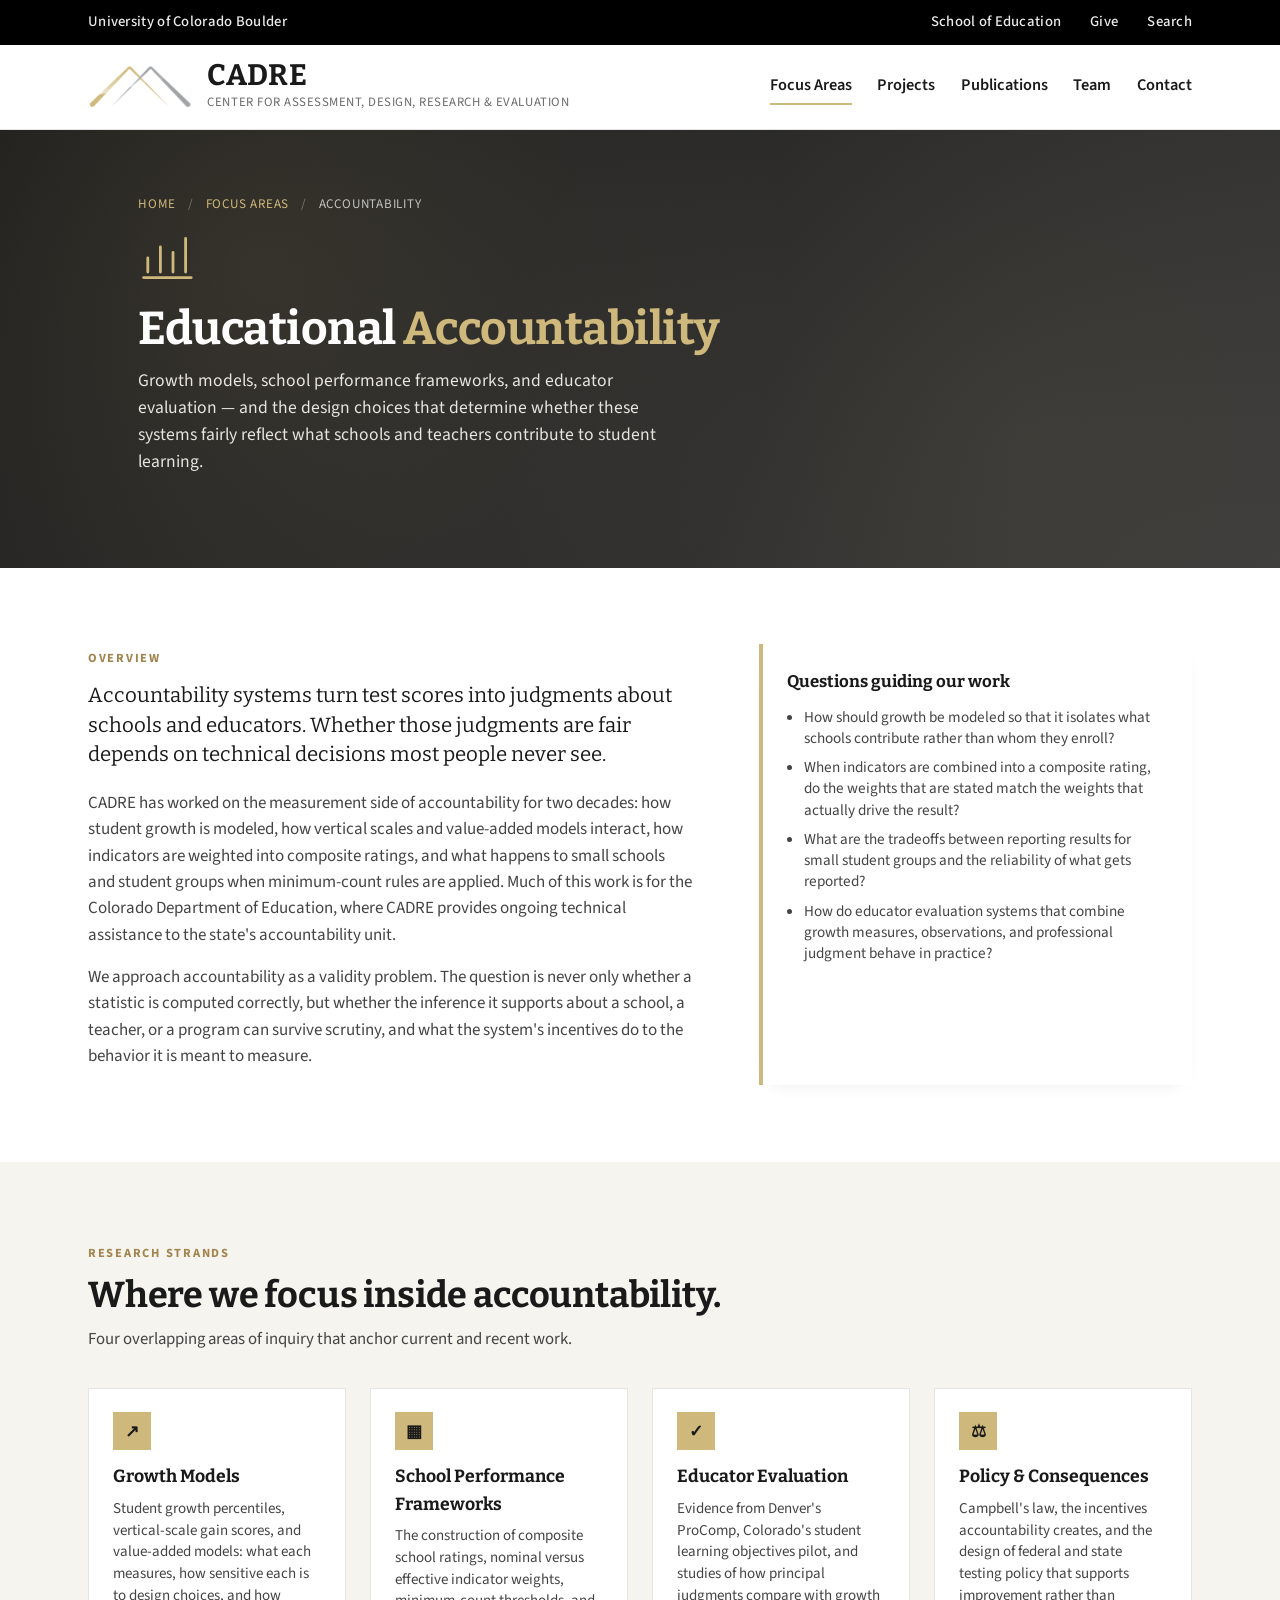
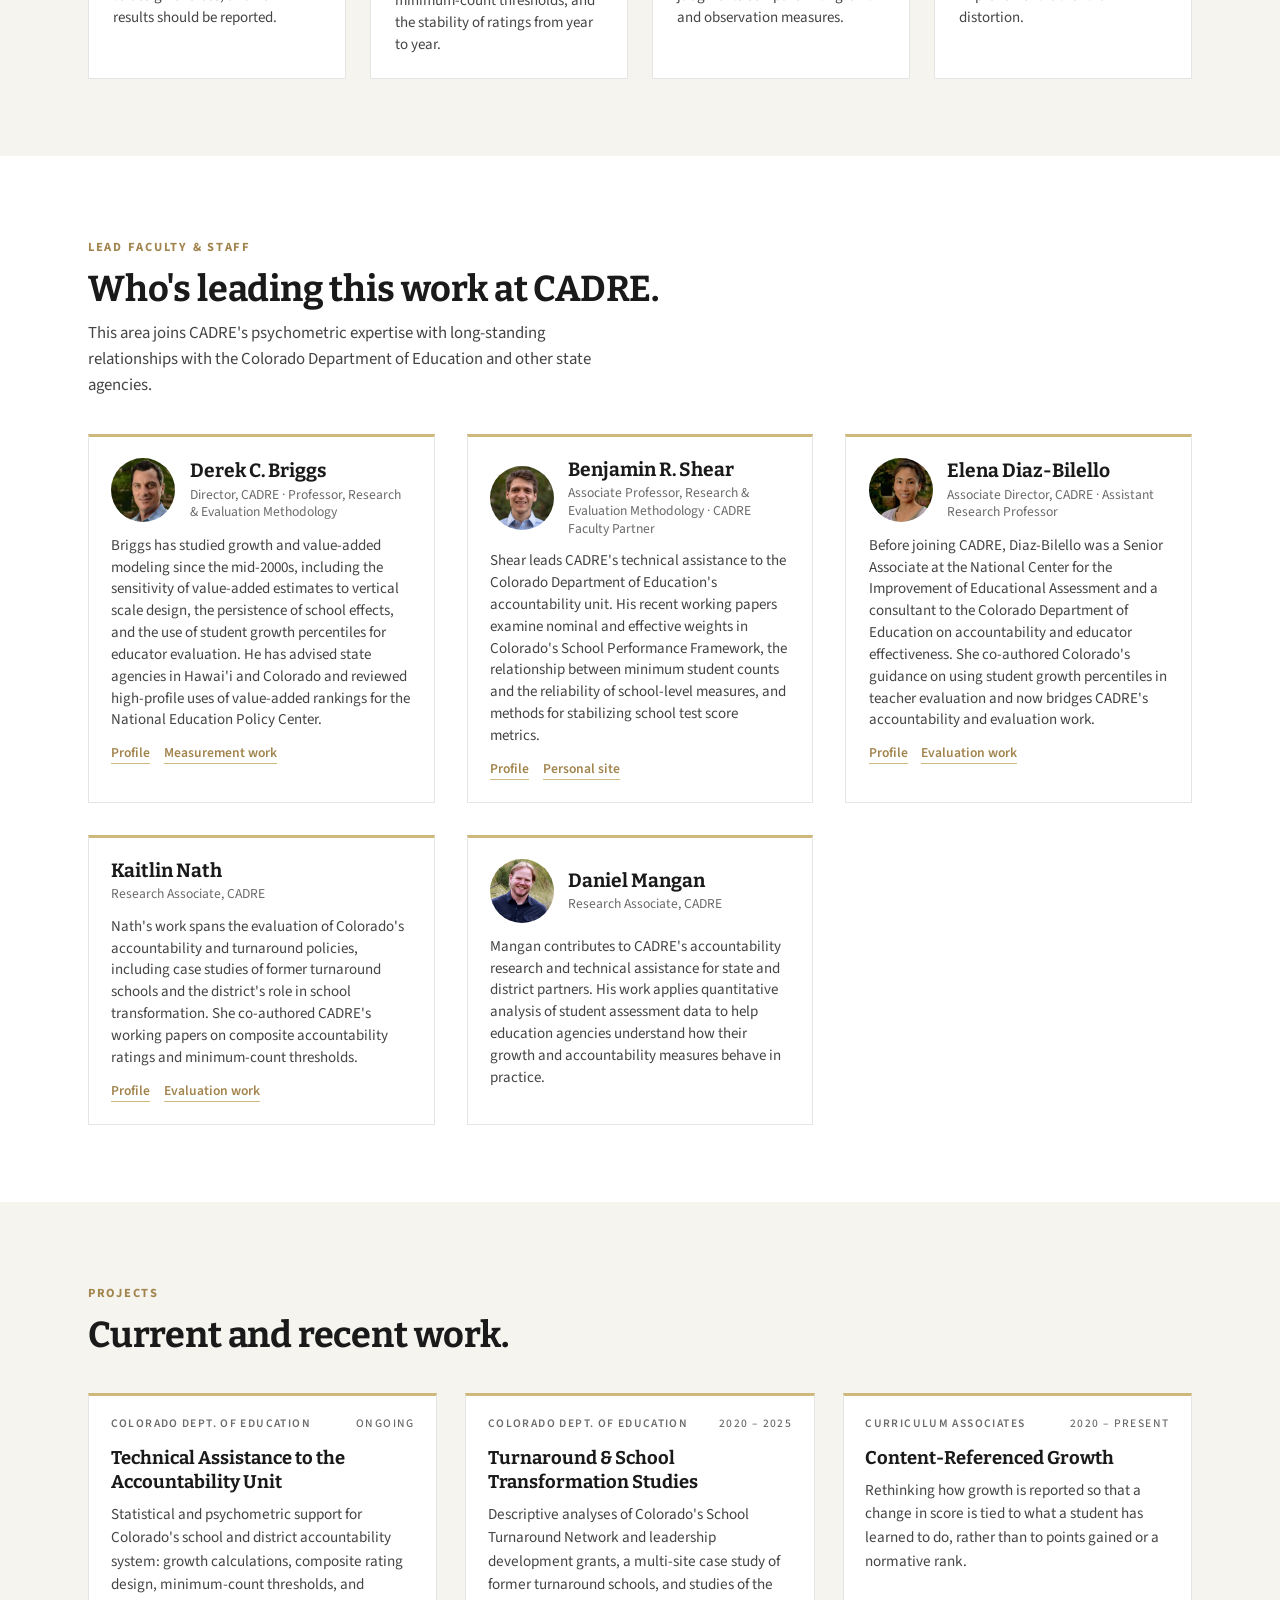
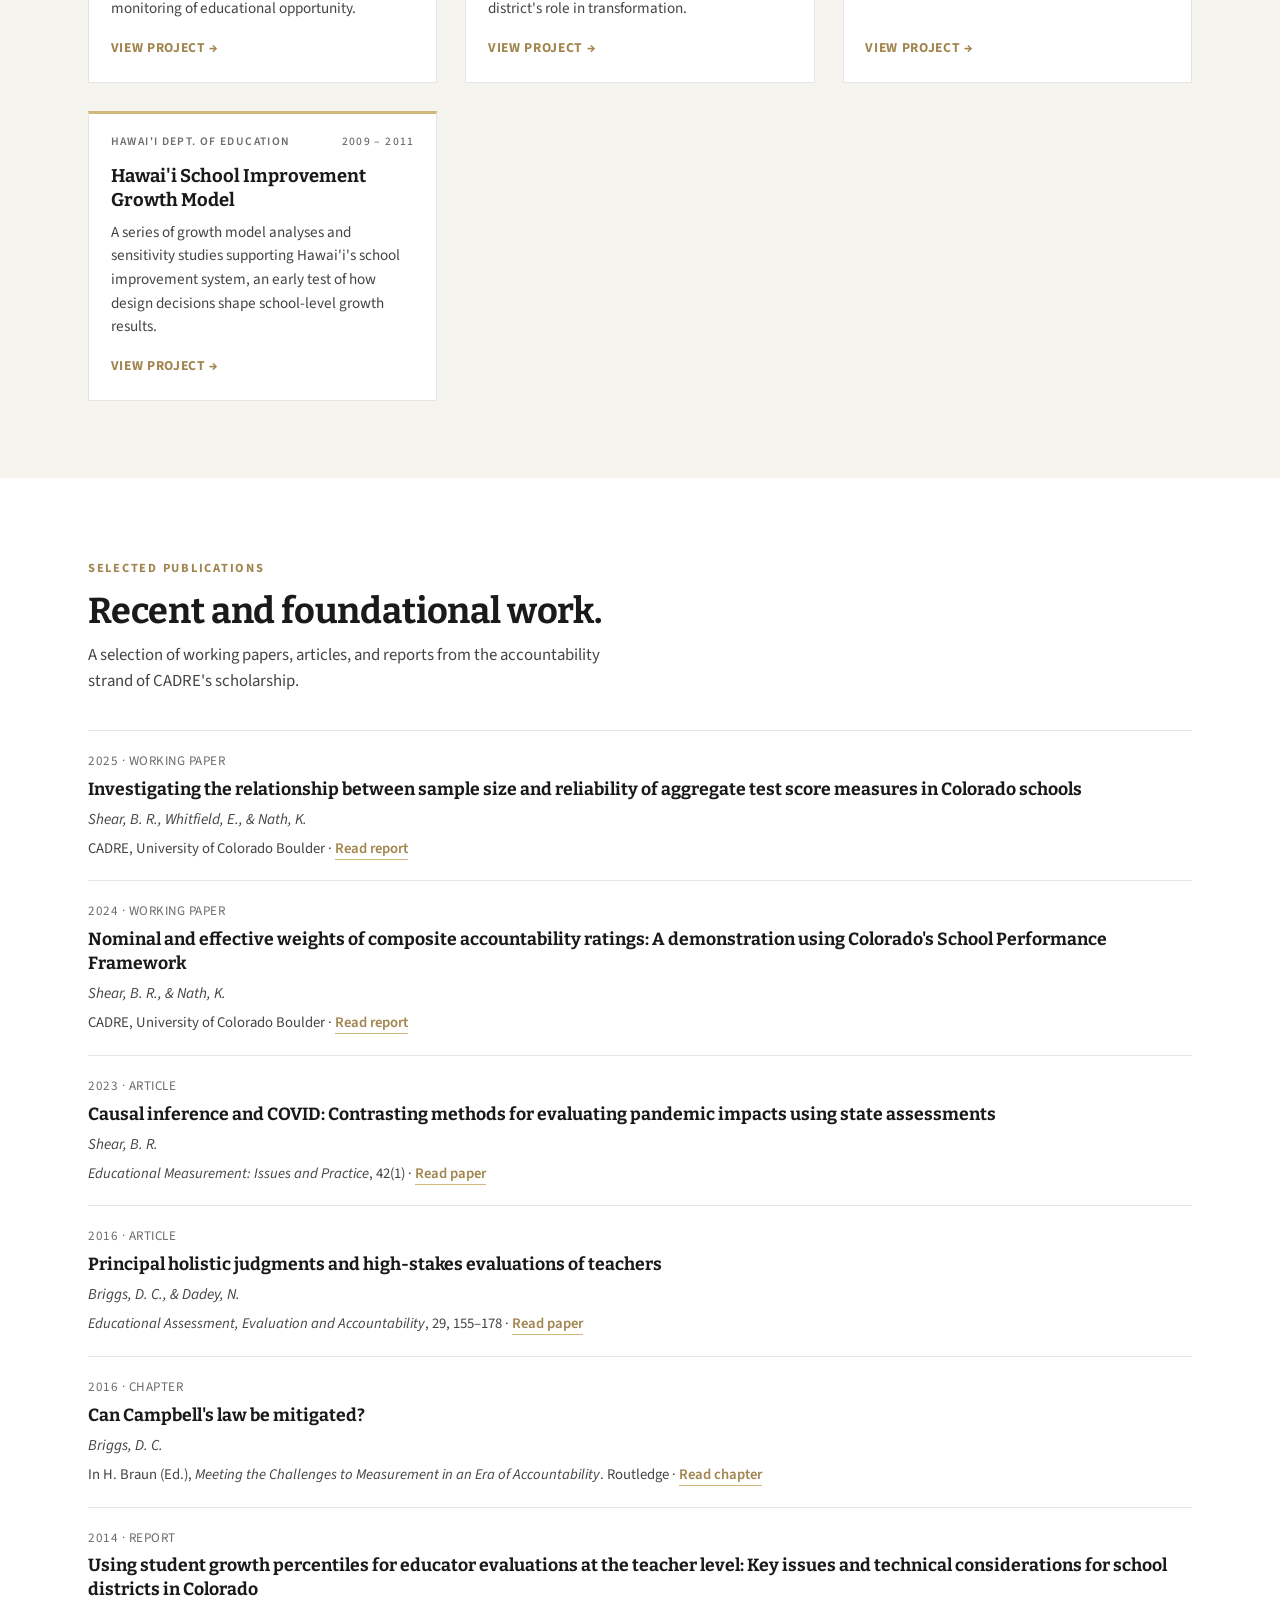
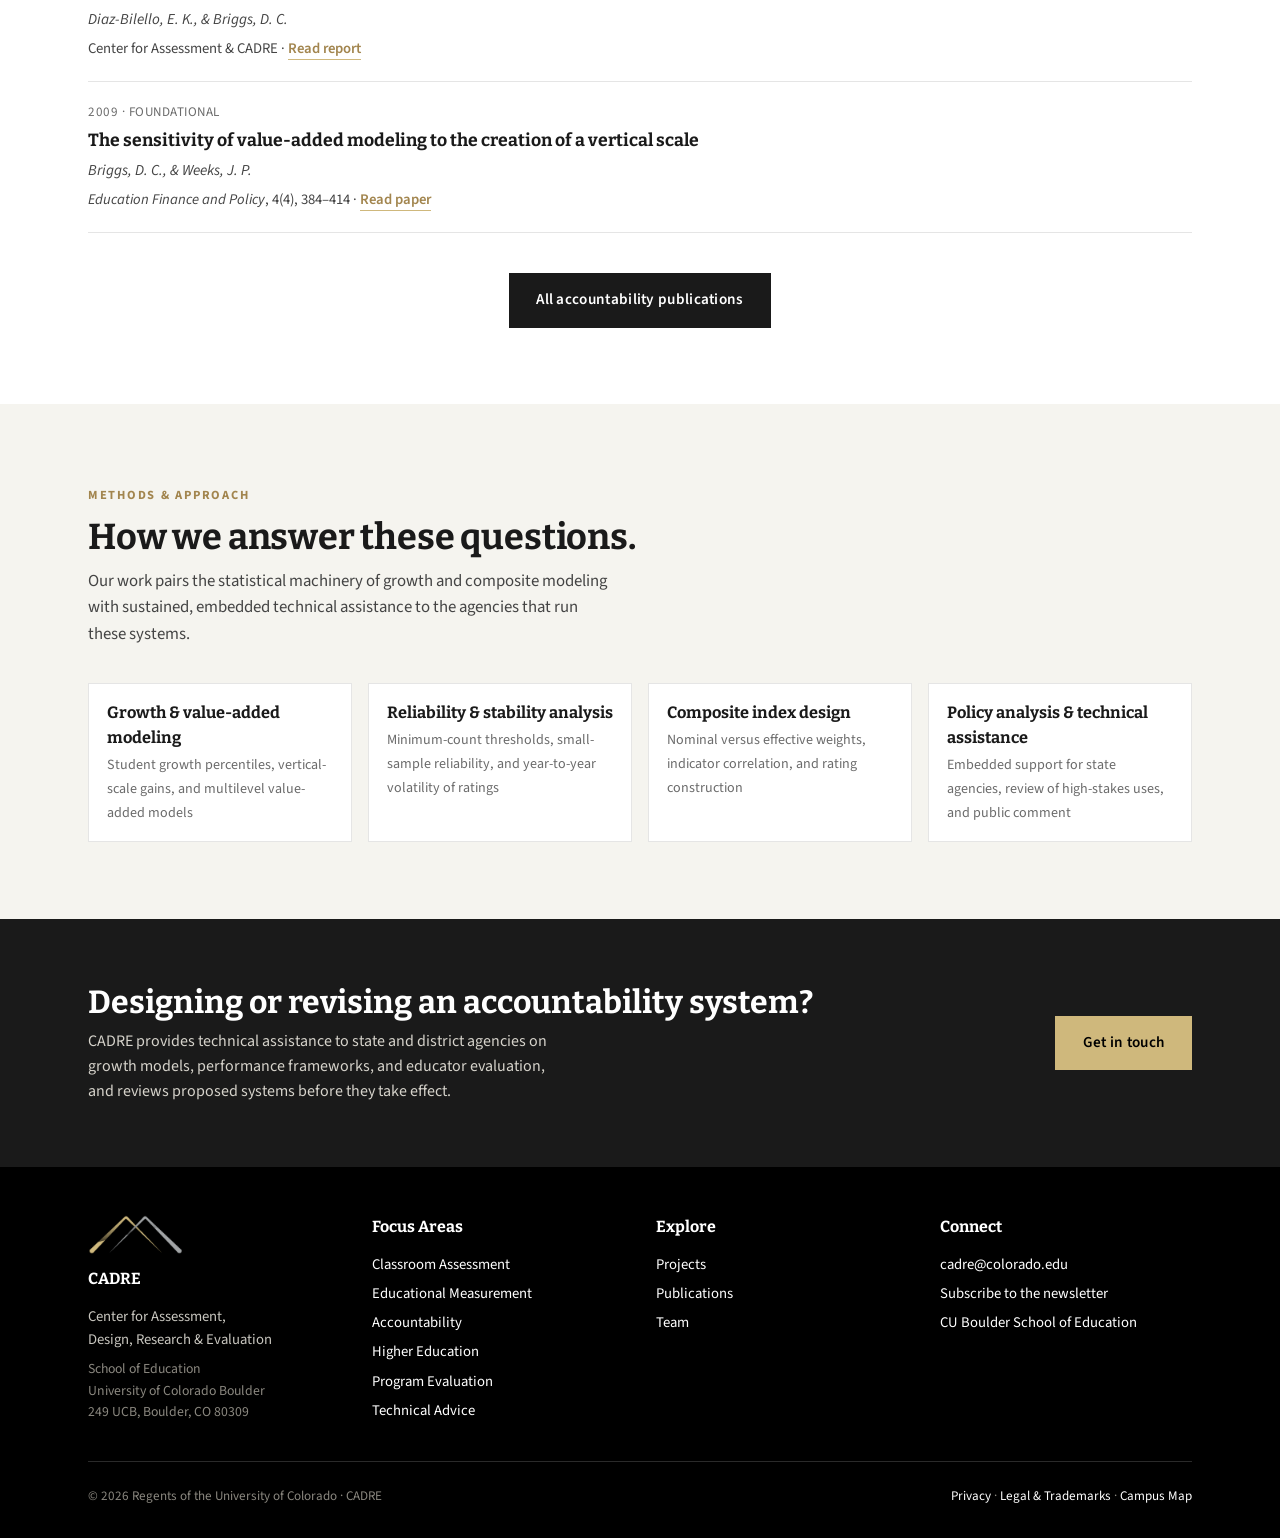
==== accountability.html @ 17a9955e "Update accountability.html" ====
<!doctype html>
<html lang="en">
<head>
<meta charset="utf-8">
<meta name="viewport" content="width=device-width, initial-scale=1">
<meta name="robots" content="noindex, nofollow">
<title>Accountability — CADRE | CU Boulder</title>
<meta name="description" content="Research and technical assistance on growth models, school performance frameworks, and educator evaluation — and the design choices that determine whether accountability systems fairly reflect what schools and teachers contribute to student learning.">
<link rel="preconnect" href="https://fonts.googleapis.com">
<link rel="preconnect" href="https://fonts.gstatic.com" crossorigin>
<link href="https://fonts.googleapis.com/css2?family=Bitter:wght@600;700&family=Source+Sans+3:wght@300;400;600;700&display=swap" rel="stylesheet">
<link rel="icon" type="image/png" sizes="64x64" href="images/logo/favicon-64.png">
<link rel="apple-touch-icon" href="images/logo/apple-touch-icon.png">
<meta property="og:image" content="images/logo/cadre-logo.png">
<link rel="stylesheet" href="styles.css?v=20260910o">
</head>
<body>


<div class="cu-bar">
  <div class="container">
    <a href="https://www.colorado.edu/">University of Colorado Boulder</a>
    <div class="cu-bar-right">
      <a href="https://www.colorado.edu/education/">School of Education</a>
      <a href="#">Give</a>
      <a href="#">Search</a>
    </div>
  </div>
</div>

<header class="site-header">
  <div class="container">
    <a class="brand" href="index.html">
      <img class="brand-logo" src="images/logo/cadre-mark.png" alt="" width="480" height="201">
      <span class="brand-text">
        <span class="brand-mark">CADRE</span>
        <span class="brand-sub">Center for Assessment, Design, Research &amp; Evaluation</span>
      </span>
    </a>
    <button class="nav-toggle" aria-expanded="false" aria-controls="primary-nav" onclick="this.nextElementSibling.classList.toggle('open')">Menu</button>
    <nav class="primary" id="primary-nav">
      <a href="index.html#focus" class="active">Focus Areas</a>
      <a href="index.html#projects">Projects</a>
      <a href="index.html#publications">Publications</a>
      <a href="index.html#team">Team</a>
      <a href="index.html#contact">Contact</a>
    </nav>
  </div>
</header>

<section class="hero compact">
  <div class="container">
    <div>
      <div class="crumbs">
        <a href="index.html">Home</a>
        <span class="sep">/</span>
        <a href="index.html#focus">Focus Areas</a>
        <span class="sep">/</span>
        Accountability
      </div>
      <svg class="hero-icon" viewBox="0 0 40 40" aria-hidden="true"><path d="M7 30V20M16 30V12M25 30V16M34 30V6" stroke-linecap="round"/><path d="M4 34h34" stroke-linecap="round"/></svg>
      <h1>Educational <span class="accent">Accountability</span></h1>
      <p class="lede">Growth models, school performance frameworks, and educator evaluation — and the design choices that determine whether these systems fairly reflect what schools and teachers contribute to student learning.</p>
    </div>
  </div>
</section>

<section class="block">
  <div class="container">
    <div class="area-overview">
      <div>
        <span class="eyebrow">Overview</span>
        <p class="lead-text">Accountability systems turn test scores into judgments about schools and educators. Whether those judgments are fair depends on technical decisions most people never see.</p>
        <p class="body-text">CADRE has worked on the measurement side of accountability for two decades: how student growth is modeled, how vertical scales and value-added models interact, how indicators are weighted into composite ratings, and what happens to small schools and student groups when minimum-count rules are applied. Much of this work is for the Colorado Department of Education, where CADRE provides ongoing technical assistance to the state's accountability unit.</p>
        <p class="body-text">We approach accountability as a validity problem. The question is never only whether a statistic is computed correctly, but whether the inference it supports about a school, a teacher, or a program can survive scrutiny, and what the system's incentives do to the behavior it is meant to measure.</p>
      </div>
      <aside class="questions" aria-label="Research questions">
        <h4>Questions guiding our work</h4>
        <ul>
          <li>How should growth be modeled so that it isolates what schools contribute rather than whom they enroll?</li>
          <li>When indicators are combined into a composite rating, do the weights that are stated match the weights that actually drive the result?</li>
          <li>What are the tradeoffs between reporting results for small student groups and the reliability of what gets reported?</li>
          <li>How do educator evaluation systems that combine growth measures, observations, and professional judgment behave in practice?</li>
        </ul>
      </aside>
    </div>
  </div>
</section>

<section class="block block-soft">
  <div class="container">
    <div class="section-head">
      <span class="eyebrow">Research strands</span>
      <h2>Where we focus inside accountability.</h2>
      <p>Four overlapping areas of inquiry that anchor current and recent work.</p>
    </div>

    <div class="themes-grid">
      <div class="theme">
        <div class="icon" aria-hidden="true">↗</div>
        <h3>Growth Models</h3>
        <p>Student growth percentiles, vertical-scale gain scores, and value-added models: what each measures, how sensitive each is to design choices, and how results should be reported.</p>
      </div>
      <div class="theme">
        <div class="icon" aria-hidden="true">▦</div>
        <h3>School Performance Frameworks</h3>
        <p>The construction of composite school ratings, nominal versus effective indicator weights, minimum-count thresholds, and the stability of ratings from year to year.</p>
      </div>
      <div class="theme">
        <div class="icon" aria-hidden="true">✓</div>
        <h3>Educator Evaluation</h3>
        <p>Evidence from Denver's ProComp, Colorado's student learning objectives pilot, and studies of how principal judgments compare with growth and observation measures.</p>
      </div>
      <div class="theme">
        <div class="icon" aria-hidden="true">⚖</div>
        <h3>Policy &amp; Consequences</h3>
        <p>Campbell's law, the incentives accountability creates, and the design of federal and state testing policy that supports improvement rather than distortion.</p>
      </div>
    </div>
  </div>
</section>

<section class="block">
  <div class="container">
    <div class="section-head">
      <span class="eyebrow">Lead faculty &amp; staff</span>
      <h2>Who's leading this work at CADRE.</h2>
      <p>This area joins CADRE's psychometric expertise with long-standing relationships with the Colorado Department of Education and other state agencies.</p>
    </div>

    <div class="faculty-grid">
      <div class="faculty-card">
        <div class="head"><img class="headshot-sm" src="images/team/derek-briggs.jpg" alt="" width="64" height="64" loading="lazy">
          <div><h3 class="name">Derek C. Briggs</h3>
          <p class="title">Director, CADRE · Professor, Research &amp; Evaluation Methodology</p></div></div>
          <p class="bio">Briggs has studied growth and value-added modeling since the mid-2000s, including the sensitivity of value-added estimates to vertical scale design, the persistence of school effects, and the use of student growth percentiles for educator evaluation. He has advised state agencies in Hawai'i and Colorado and reviewed high-profile uses of value-added rankings for the National Education Policy Center.</p>
          <div class="links">
            <a href="https://www.colorado.edu/education/derek-briggs">Profile</a>
            <a href="educational-measurement.html">Measurement work</a>
      </div>
      </div>

      <div class="faculty-card">
        <div class="head"><img class="headshot-sm" src="images/team/benjamin-shear.jpg" alt="" width="64" height="64" loading="lazy">
          <div><h3 class="name">Benjamin R. Shear</h3>
          <p class="title">Associate Professor, Research &amp; Evaluation Methodology · CADRE Faculty Partner</p></div></div>
          <p class="bio">Shear leads CADRE's technical assistance to the Colorado Department of Education's accountability unit. His recent working papers examine nominal and effective weights in Colorado's School Performance Framework, the relationship between minimum student counts and the reliability of school-level measures, and methods for stabilizing school test score metrics.</p>
          <div class="links">
            <a href="https://www.colorado.edu/education/benjamin-shear">Profile</a>
            <a href="https://sites.google.com/colorado.edu/benjaminshear">Personal site</a>
      </div>
      </div>

      <div class="faculty-card">
        <div class="head"><img class="headshot-sm" src="images/team/elena-diaz-bilello.jpg" alt="" width="64" height="64" loading="lazy">
          <div><h3 class="name">Elena Diaz-Bilello</h3>
          <p class="title">Associate Director, CADRE · Assistant Research Professor</p></div></div>
          <p class="bio">Before joining CADRE, Diaz-Bilello was a Senior Associate at the National Center for the Improvement of Educational Assessment and a consultant to the Colorado Department of Education on accountability and educator effectiveness. She co-authored Colorado's guidance on using student growth percentiles in teacher evaluation and now bridges CADRE's accountability and evaluation work.</p>
          <div class="links">
            <a href="https://www.colorado.edu/education/elena-diaz-bilello">Profile</a>
            <a href="program-evaluation.html">Evaluation work</a>
      </div>
      </div>

      <div class="faculty-card">
        <div class="head"><div><h3 class="name">Kaitlin Nath</h3>
          <p class="title">Research Associate, CADRE</p></div></div>
          <p class="bio">Nath's work spans the evaluation of Colorado's accountability and turnaround policies, including case studies of former turnaround schools and the district's role in school transformation. She co-authored CADRE's working papers on composite accountability ratings and minimum-count thresholds.</p>
          <div class="links">
            <a href="https://www.colorado.edu/cadre/kaitlin-nath">Profile</a>
            <a href="program-evaluation.html">Evaluation work</a>
      </div>
      </div>

      <div class="faculty-card">
        <div class="head"><img class="headshot-sm" src="images/team/daniel-mangan.jpg" alt="" width="64" height="64" loading="lazy">
          <div><h3 class="name">Daniel Mangan</h3>
          <p class="title">Research Associate, CADRE</p></div></div>
          <p class="bio">Mangan contributes to CADRE's accountability research and technical assistance for state and district partners. His work applies quantitative analysis of student assessment data to help education agencies understand how their growth and accountability measures behave in practice.</p>
      </div>
    </div>
  </div>
</section>

<section class="block block-soft">
  <div class="container">
    <div class="section-head">
      <span class="eyebrow">Projects</span>
      <h2>Current and recent work.</h2>
    </div>

    <div class="card-row">
      <a class="card flat" href="https://www.colorado.edu/cadre/cadre-projects">
        <div class="card-body">
          <div class="card-partner"><span>Colorado Dept. of Education</span><span class="card-when">Ongoing</span></div>
          <h3>Technical Assistance to the Accountability Unit</h3>
          <p>Statistical and psychometric support for Colorado's school and district accountability system: growth calculations, composite rating design, minimum-count thresholds, and monitoring of educational opportunity.</p>
          <span class="card-cta">View project</span>
        </div>
      </a>

      <a class="card flat" href="https://www.colorado.edu/cadre/2022/08/12/learnings-multi-site-case-study-former-turnaround-schools">
        <div class="card-body">
          <div class="card-partner"><span>Colorado Dept. of Education</span><span class="card-when">2020 – 2025</span></div>
          <h3>Turnaround &amp; School Transformation Studies</h3>
          <p>Descriptive analyses of Colorado's School Turnaround Network and leadership development grants, a multi-site case study of former turnaround schools, and studies of the district's role in transformation.</p>
          <span class="card-cta">View project</span>
        </div>
      </a>

      <a class="card flat" href="crg.html">
        <div class="card-body">
          <div class="card-partner"><span>Curriculum Associates</span><span class="card-when">2020 – Present</span></div>
          <h3>Content-Referenced Growth</h3>
          <p>Rethinking how growth is reported so that a change in score is tied to what a student has learned to do, rather than to points gained or a normative rank.</p>
          <span class="card-cta">View project</span>
        </div>
      </a>

      <a class="card flat" href="#">
        <div class="card-body">
          <div class="card-partner"><span>Hawai'i Dept. of Education</span><span class="card-when">2009 – 2011</span></div>
          <h3>Hawai'i School Improvement Growth Model</h3>
          <p>A series of growth model analyses and sensitivity studies supporting Hawai'i's school improvement system, an early test of how design decisions shape school-level growth results.</p>
          <span class="card-cta">View project</span>
        </div>
      </a>
    </div>
  </div>
</section>

<section class="block">
  <div class="container">
    <div class="section-head">
      <span class="eyebrow">Selected publications</span>
      <h2>Recent and foundational work.</h2>
      <p>A selection of working papers, articles, and reports from the accountability strand of CADRE's scholarship.</p>
    </div>

    <ul class="pub-list">
      <li>
        <span class="pub-meta">2025 · Working paper</span>
        <span class="pub-title">Investigating the relationship between sample size and reliability of aggregate test score measures in Colorado schools</span>
        <span class="pub-authors">Shear, B. R., Whitfield, E., &amp; Nath, K.</span>
        <span class="pub-venue">CADRE, University of Colorado Boulder · <a href="https://www.colorado.edu/cadre/2025/08/25/investigating-relationship-between-sample-size-and-reliability-aggregate-test-score">Read report</a></span>
      </li>
      <li>
        <span class="pub-meta">2024 · Working paper</span>
        <span class="pub-title">Nominal and effective weights of composite accountability ratings: A demonstration using Colorado's School Performance Framework</span>
        <span class="pub-authors">Shear, B. R., &amp; Nath, K.</span>
        <span class="pub-venue">CADRE, University of Colorado Boulder · <a href="https://www.colorado.edu/cadre/2024/09/06/nominal-and-effective-weights-composite-accountability-ratings-demonstration-using">Read report</a></span>
      </li>
      <li>
        <span class="pub-meta">2023 · Article</span>
        <span class="pub-title">Causal inference and COVID: Contrasting methods for evaluating pandemic impacts using state assessments</span>
        <span class="pub-authors">Shear, B. R.</span>
        <span class="pub-venue"><em>Educational Measurement: Issues and Practice</em>, 42(1) · <a href="https://doi.org/10.1111/emip.12540">Read paper</a></span>
      </li>
      <li>
        <span class="pub-meta">2016 · Article</span>
        <span class="pub-title">Principal holistic judgments and high-stakes evaluations of teachers</span>
        <span class="pub-authors">Briggs, D. C., &amp; Dadey, N.</span>
        <span class="pub-venue"><em>Educational Assessment, Evaluation and Accountability</em>, 29, 155–178 · <a href="https://doi.org/10.1007/s11092-016-9256-7">Read paper</a></span>
      </li>
      <li>
        <span class="pub-meta">2016 · Chapter</span>
        <span class="pub-title">Can Campbell's law be mitigated?</span>
        <span class="pub-authors">Briggs, D. C.</span>
        <span class="pub-venue">In H. Braun (Ed.), <em>Meeting the Challenges to Measurement in an Era of Accountability</em>. Routledge · <a href="#">Read chapter</a></span>
      </li>
      <li>
        <span class="pub-meta">2014 · Report</span>
        <span class="pub-title">Using student growth percentiles for educator evaluations at the teacher level: Key issues and technical considerations for school districts in Colorado</span>
        <span class="pub-authors">Diaz-Bilello, E. K., &amp; Briggs, D. C.</span>
        <span class="pub-venue">Center for Assessment &amp; CADRE · <a href="#">Read report</a></span>
      </li>
      <li>
        <span class="pub-meta">2009 · Foundational</span>
        <span class="pub-title">The sensitivity of value-added modeling to the creation of a vertical scale</span>
        <span class="pub-authors">Briggs, D. C., &amp; Weeks, J. P.</span>
        <span class="pub-venue"><em>Education Finance and Policy</em>, 4(4), 384–414 · <a href="https://doi.org/10.1162/edfp.2009.4.4.384">Read paper</a></span>
      </li>
    </ul>

    <div class="section-foot">
      <a class="btn btn-dark" href="index.html#publications">All accountability publications</a>
    </div>
  </div>
</section>

<section class="block block-soft">
  <div class="container">
    <div class="section-head">
      <span class="eyebrow">Methods &amp; approach</span>
      <h2>How we answer these questions.</h2>
      <p>Our work pairs the statistical machinery of growth and composite modeling with sustained, embedded technical assistance to the agencies that run these systems.</p>
    </div>

    <div class="methods-grid">
      <div class="method-pill">
        <strong>Growth &amp; value-added modeling</strong>
        <span>Student growth percentiles, vertical-scale gains, and multilevel value-added models</span>
      </div>
      <div class="method-pill">
        <strong>Reliability &amp; stability analysis</strong>
        <span>Minimum-count thresholds, small-sample reliability, and year-to-year volatility of ratings</span>
      </div>
      <div class="method-pill">
        <strong>Composite index design</strong>
        <span>Nominal versus effective weights, indicator correlation, and rating construction</span>
      </div>
      <div class="method-pill">
        <strong>Policy analysis &amp; technical assistance</strong>
        <span>Embedded support for state agencies, review of high-stakes uses, and public comment</span>
      </div>
    </div>
  </div>
</section>

<section class="cta-strip">
  <div class="container">
    <div>
      <h2>Designing or revising an accountability system?</h2>
      <p>CADRE provides technical assistance to state and district agencies on growth models, performance frameworks, and educator evaluation, and reviews proposed systems before they take effect.</p>
    </div>
    <div>
      <a class="btn btn-gold" href="mailto:cadre@colorado.edu">Get in touch</a>
    </div>
  </div>
</section>

<footer class="site-footer">
  <div class="container">
    <div class="foot-grid">
      <div>
        <img class="foot-logo" src="images/logo/cadre-mark.png" alt="" width="480" height="201">
        <h4>CADRE</h4>
        <p style="margin:0 0 0.5rem">Center for Assessment,<br>Design, Research &amp; Evaluation</p>
        <p style="margin:0;color:#8a877f;font-size:0.86rem">School of Education<br>University of Colorado Boulder<br>249 UCB, Boulder, CO 80309</p>
      </div>
      <div>
        <h4>Focus Areas</h4>
        <ul>
          <li><a href="classroom-assessment.html">Classroom Assessment</a></li>
          <li><a href="educational-measurement.html">Educational Measurement</a></li>
          <li><a href="accountability.html">Accountability</a></li>
          <li><a href="higher-education.html">Higher Education</a></li>
          <li><a href="program-evaluation.html">Program Evaluation</a></li>
          <li><a href="technical-advice.html">Technical Advice</a></li>
        </ul>
      </div>
      <div>
        <h4>Explore</h4>
        <ul>
          <li><a href="index.html#projects">Projects</a></li>
          <li><a href="index.html#publications">Publications</a></li>
          <li><a href="index.html#team">Team</a></li>
        </ul>
      </div>
      <div>
        <h4>Connect</h4>
        <ul>
          <li><a href="mailto:cadre@colorado.edu">cadre@colorado.edu</a></li>
          <li><a href="#">Subscribe to the newsletter</a></li>
          <li><a href="https://www.colorado.edu/education/">CU Boulder School of Education</a></li>
        </ul>
      </div>
    </div>
    <div class="foot-bottom">
      <span>&copy; 2026 Regents of the University of Colorado &middot; CADRE</span>
      <span>
        <a href="https://www.colorado.edu/about/privacy-statement">Privacy</a> &middot;
        <a href="https://www.colorado.edu/about/legal-trademarks">Legal &amp; Trademarks</a> &middot;
        <a href="https://www.colorado.edu/map">Campus Map</a>
      </span>
    </div>
  </div>
</footer>

</body>
</html>
---- styles.css ----
:root {
  --cu-black: #000;
  --cu-gold: #cfb87c;
  --cu-gold-dark: #a2854e;
  --ink: #1a1a1a;
  --ink-2: #444;
  --ink-3: #6b6b6b;
  --rule: #e5e5e5;
  --bg: #ffffff;
  --bg-soft: #f5f4ef;
  --bg-dark: #111;
  --serif: "Bitter", Georgia, "Times New Roman", serif;
  --sans: "Source Sans 3", system-ui, -apple-system, "Segoe UI", Helvetica, Arial, sans-serif;
  --maxw: 1200px;
  --pad: clamp(1.25rem, 4vw, 3rem);
}

* { box-sizing: border-box; }
html { scroll-behavior: smooth; }
body {
  margin: 0;
  font-family: var(--sans);
  color: var(--ink);
  background: var(--bg);
  font-size: 17px;
  line-height: 1.55;
  -webkit-font-smoothing: antialiased;
}
a { color: inherit; }
img { max-width: 100%; display: block; }

.container {
  max-width: var(--maxw);
  margin: 0 auto;
  padding: 0 var(--pad);
}

/* ---- CU pre-header ---- */
.cu-bar {
  background: var(--cu-black);
  color: #fff;
  font-size: 0.92rem;
  letter-spacing: 0.02em;
}
.cu-bar .container {
  display: flex;
  align-items: center;
  justify-content: space-between;
  padding-top: 0.7rem;
  padding-bottom: 0.7rem;
}
.cu-bar a { color: #fff; text-decoration: none; opacity: 0.92; font-weight: 500; }
.cu-bar a:hover { opacity: 1; }
.cu-bar .cu-bar-right a { margin-left: 1.6rem; }

/* ---- Site header ---- */
.site-header {
  border-bottom: 1px solid var(--rule);
  background: #fff;
  position: sticky;
  top: 0;
  z-index: 50;
}
.site-header .container {
  display: flex;
  align-items: center;
  justify-content: space-between;
  padding-top: 1rem;
  padding-bottom: 1rem;
  gap: 1.5rem;
}
.brand {
  display: flex;
  align-items: center;
  gap: 0.9rem;
  text-decoration: none;
  color: var(--ink);
}
.brand-logo { height: 44px; width: auto; display: block; flex: none; }
.brand-text { display: flex; flex-direction: column; gap: 0.15rem; }
.brand-mark {
  font-family: var(--serif);
  font-weight: 700;
  font-size: 1.85rem;
  line-height: 1;
  letter-spacing: 0.02em;
}
.brand-sub {
  font-size: 0.8rem;
  color: var(--ink-3);
  letter-spacing: 0.04em;
  text-transform: uppercase;
}
nav.primary {
  display: flex;
  gap: 1.6rem;
  flex-wrap: wrap;
}
nav.primary a {
  text-decoration: none;
  color: var(--ink);
  font-weight: 600;
  font-size: 1.02rem;
  padding: 0.25rem 0;
  border-bottom: 2px solid transparent;
}
nav.primary a:hover { border-bottom-color: var(--cu-gold); }
nav.primary a.active { border-bottom-color: var(--cu-gold); }
.nav-toggle { display: none; }

/* ---- Hero ---- */
.hero {
  position: relative;
  background: linear-gradient(135deg, #1a1a1a 0%, #2c2c2c 60%, #3a3a3a 100%);
  color: #fff;
  overflow: hidden;
}
.hero::before {
  content: "";
  position: absolute;
  inset: 0;
  background-image:
    radial-gradient(circle at 20% 30%, rgba(207,184,124,0.12) 0%, transparent 50%),
    radial-gradient(circle at 80% 70%, rgba(207,184,124,0.08) 0%, transparent 50%);
  pointer-events: none;
}
.hero .container {
  position: relative;
  padding-top: clamp(2.5rem, 5vw, 4.25rem);
  padding-bottom: clamp(3rem, 6vw, 5rem);
  display: grid;
  grid-template-columns: 1fr;
  gap: 2rem;
  max-width: 1100px;
}
.hero h1 {
  font-family: var(--serif);
  font-weight: 700;
  font-size: clamp(2.1rem, 4.6vw, 3.6rem);
  line-height: 1.1;
  margin: 0 0 1rem;
  letter-spacing: -0.01em;
}
.hero h1 .accent { color: var(--cu-gold); }
.hero p.lede {
  font-size: clamp(1.05rem, 1.4vw, 1.25rem);
  line-height: 1.55;
  color: #e7e5df;
  margin: 0 0 1.75rem;
  max-width: 60ch;
}
.hero-actions { display: flex; flex-wrap: wrap; gap: 0.85rem; }

/* Compact hero for interior pages */
.hero.compact .container {
  padding-top: clamp(2.5rem, 5vw, 4rem);
  padding-bottom: clamp(2.5rem, 5vw, 4rem);
}
.hero.compact h1 { font-size: clamp(2rem, 3.6vw, 2.9rem); margin-bottom: 0.75rem; }
.hero.compact p.lede { font-size: 1.1rem; }

.crumbs {
  font-size: 0.82rem;
  letter-spacing: 0.06em;
  text-transform: uppercase;
  color: rgba(255,255,255,0.7);
  margin-bottom: 1rem;
}
.crumbs a { color: var(--cu-gold); text-decoration: none; }
.crumbs a:hover { text-decoration: underline; }
.crumbs .sep { margin: 0 0.5rem; opacity: 0.5; }

.btn {
  display: inline-block;
  padding: 0.85rem 1.6rem;
  font-weight: 600;
  text-decoration: none;
  font-size: 0.95rem;
  letter-spacing: 0.02em;
  border: 2px solid transparent;
  transition: background 0.15s, color 0.15s, border-color 0.15s;
  cursor: pointer;
}
.btn-gold {
  background: var(--cu-gold);
  color: var(--cu-black);
  border-color: var(--cu-gold);
}
.btn-gold:hover { background: var(--cu-gold-dark); border-color: var(--cu-gold-dark); }
.btn-ghost {
  background: transparent;
  color: #fff;
  border-color: rgba(255,255,255,0.6);
}
.btn-ghost:hover { background: #fff; color: var(--ink); border-color: #fff; }
.btn-dark {
  background: var(--ink);
  color: #fff;
  border-color: var(--ink);
}
.btn-dark:hover { background: var(--cu-gold); color: var(--ink); border-color: var(--cu-gold); }

/* ---- Section scaffolding ---- */
section.block {
  padding-top: clamp(3rem, 6vw, 5rem);
  padding-bottom: clamp(3rem, 6vw, 5rem);
}
.block-soft { background: var(--bg-soft); }
.eyebrow {
  display: inline-block;
  font-size: 0.78rem;
  letter-spacing: 0.14em;
  text-transform: uppercase;
  color: var(--cu-gold-dark);
  font-weight: 700;
  margin-bottom: 0.75rem;
}
.section-head {
  max-width: 800px;
  margin-bottom: 2.25rem;
}
.section-head h2 {
  font-family: var(--serif);
  font-weight: 700;
  font-size: clamp(1.7rem, 3vw, 2.25rem);
  line-height: 1.15;
  margin: 0 0 0.6rem;
  letter-spacing: -0.005em;
}
.section-head p {
  margin: 0;
  color: var(--ink-2);
  font-size: 1.05rem;
  max-width: 65ch;
}

/* ---- Mission section ---- */
.mission {
  display: grid;
  grid-template-columns: 1fr;
  gap: 2.5rem;
  align-items: start;
}
@media (min-width: 850px) {
  .mission { grid-template-columns: 1.3fr 1fr; gap: 4rem; }
}
.mission .lead-text {
  font-family: var(--serif);
  font-size: clamp(1.25rem, 1.8vw, 1.5rem);
  line-height: 1.45;
  color: var(--ink);
  margin: 0 0 1rem;
}
.mission .body-text {
  color: var(--ink-2);
  font-size: 1.02rem;
  margin: 0 0 1rem;
}
.stats {
  display: grid;
  grid-template-columns: repeat(2, 1fr);
  gap: 1.5rem;
  border-top: 3px solid var(--cu-gold);
  padding-top: 1.5rem;
}
.stat .num {
  font-family: var(--serif);
  font-size: 2.4rem;
  font-weight: 700;
  line-height: 1;
  color: var(--ink);
}
.stat .label {
  margin-top: 0.4rem;
  font-size: 0.92rem;
  color: var(--ink-3);
  line-height: 1.3;
}

/* ---- Focus areas ---- */
.focus-grid {
  display: grid;
  grid-template-columns: repeat(auto-fit, minmax(260px, 1fr));
  gap: 1.5rem;
}
.focus-card {
  position: relative;
  background: #fff;
  border: 1px solid var(--rule);
  text-decoration: none;
  color: var(--ink);
  overflow: hidden;
  display: flex;
  flex-direction: column;
  transition: transform 0.2s, box-shadow 0.2s, border-color 0.2s;
}
.focus-card:hover {
  transform: translateY(-4px);
  box-shadow: 0 18px 40px -20px rgba(0,0,0,0.25);
  border-color: var(--cu-gold);
}
.focus-thumb {
  aspect-ratio: 4 / 3;
  background: var(--bg-soft);
  position: relative;
  overflow: hidden;
}
.focus-thumb svg {
  position: absolute;
  inset: 0;
  width: 100%;
  height: 100%;
}
.focus-body {
  padding: 1.25rem 1.4rem 1.5rem;
  flex: 1;
  display: flex;
  flex-direction: column;
}
.focus-body h3 {
  font-family: var(--serif);
  font-size: 1.2rem;
  margin: 0 0 0.5rem;
  line-height: 1.25;
}
.focus-body p {
  color: var(--ink-2);
  font-size: 0.95rem;
  margin: 0 0 1rem;
  flex: 1;
}
.focus-link {
  color: var(--cu-gold-dark);
  font-weight: 700;
  font-size: 0.88rem;
  letter-spacing: 0.04em;
  text-transform: uppercase;
}
.focus-link::after { content: " →"; }

/* ---- News & Projects ---- */
.card-row {
  display: grid;
  grid-template-columns: repeat(auto-fit, minmax(280px, 1fr));
  gap: 1.75rem;
}
.card {
  background: #fff;
  border: 1px solid var(--rule);
  display: flex;
  flex-direction: column;
  text-decoration: none;
  color: inherit;
  transition: transform 0.15s, box-shadow 0.2s;
}
.card:hover {
  transform: translateY(-3px);
  box-shadow: 0 14px 32px -18px rgba(0,0,0,0.22);
}
.card .thumb {
  aspect-ratio: 16 / 9;
  background: linear-gradient(135deg, #2a2a2a, #4a4a4a);
  position: relative;
  overflow: hidden;
}
.card .thumb.alt-1 { background: linear-gradient(135deg, #4b5d3a, #7a8c5b); }
.card .thumb.alt-2 { background: linear-gradient(135deg, #5a4632, #8a6e4d); }
.card .thumb.alt-3 { background: linear-gradient(135deg, #2f3e4a, #5a7286); }
.card .thumb.alt-4 { background: linear-gradient(135deg, #3d2f4a, #6e5a86); }
.card .thumb-label {
  position: absolute;
  top: 0.85rem;
  left: 0.85rem;
  background: rgba(0,0,0,0.55);
  color: #fff;
  font-size: 0.72rem;
  letter-spacing: 0.08em;
  text-transform: uppercase;
  padding: 0.25rem 0.55rem;
  font-weight: 600;
}
.card-body {
  padding: 1.2rem 1.35rem 1.5rem;
  flex: 1;
  display: flex;
  flex-direction: column;
}
.card-meta {
  font-size: 0.8rem;
  color: var(--ink-3);
  letter-spacing: 0.04em;
  text-transform: uppercase;
  margin-bottom: 0.5rem;
}
.card h3 {
  font-family: var(--serif);
  font-size: 1.15rem;
  line-height: 1.3;
  margin: 0 0 0.5rem;
}
.card p {
  color: var(--ink-2);
  font-size: 0.95rem;
  margin: 0 0 1rem;
  flex: 1;
}
.card-cta {
  color: var(--cu-gold-dark);
  font-weight: 700;
  font-size: 0.85rem;
  text-transform: uppercase;
  letter-spacing: 0.05em;
}
.card-cta::after { content: " →"; }

.section-foot {
  margin-top: 2.5rem;
  text-align: center;
}

/* ---- Team ---- */
.team-grid {
  display: grid;
  grid-template-columns: repeat(auto-fit, minmax(170px, 1fr));
  gap: 1.5rem;
}
.person {
  text-align: left;
}
.person .avatar {
  aspect-ratio: 1 / 1;
  background: linear-gradient(135deg, var(--cu-gold), var(--cu-gold-dark));
  margin-bottom: 0.85rem;
  display: flex;
  align-items: center;
  justify-content: center;
  color: #fff;
  font-family: var(--serif);
  font-size: 1.8rem;
  font-weight: 700;
  letter-spacing: 0.02em;
}
.person .name {
  font-family: var(--serif);
  font-size: 1.05rem;
  margin: 0;
  line-height: 1.25;
}
.person .role {
  font-size: 0.85rem;
  color: var(--ink-3);
  margin: 0.15rem 0 0;
}

/* ---- CTA strip ---- */
.cta-strip {
  background: var(--ink);
  color: #fff;
}
.cta-strip .container {
  padding-top: clamp(2.5rem, 5vw, 4rem);
  padding-bottom: clamp(2.5rem, 5vw, 4rem);
  display: grid;
  grid-template-columns: 1fr;
  gap: 1.5rem;
  align-items: center;
}
@media (min-width: 800px) {
  .cta-strip .container { grid-template-columns: 1.3fr auto; }
}
.cta-strip h2 {
  font-family: var(--serif);
  margin: 0 0 0.5rem;
  font-size: clamp(1.5rem, 2.5vw, 2rem);
  line-height: 1.2;
}
.cta-strip p { margin: 0; color: #d6d3cb; font-size: 1rem; max-width: 60ch; }

/* ---- Footer ---- */
footer.site-footer {
  background: #000;
  color: #c8c6bf;
  padding: 3rem 0 2rem;
  font-size: 0.92rem;
}
footer.site-footer a { color: #fff; text-decoration: none; }
footer.site-footer a:hover { color: var(--cu-gold); }
.foot-grid {
  display: grid;
  grid-template-columns: repeat(auto-fit, minmax(200px, 1fr));
  gap: 2rem;
  padding-bottom: 2rem;
  border-bottom: 1px solid #2a2a2a;
}
.foot-grid h4 {
  font-family: var(--serif);
  font-size: 1rem;
  margin: 0 0 0.85rem;
  color: #fff;
}
.foot-grid ul { list-style: none; padding: 0; margin: 0; }
.foot-grid li { margin-bottom: 0.4rem; }
.foot-bottom {
  padding-top: 1.5rem;
  display: flex;
  flex-wrap: wrap;
  justify-content: space-between;
  gap: 1rem;
  font-size: 0.82rem;
  color: #8a877f;
}
.foot-bottom a { color: #c8c6bf; }

/* ---- Mobile nav ---- */
@media (max-width: 760px) {
  nav.primary {
    position: absolute;
    top: 100%;
    left: 0;
    right: 0;
    background: #fff;
    border-bottom: 1px solid var(--rule);
    flex-direction: column;
    gap: 0;
    padding: 0.5rem 0;
    display: none;
  }
  nav.primary.open { display: flex; }
  nav.primary a { padding: 0.85rem var(--pad); border-bottom: 1px solid var(--rule); }
  nav.primary a:last-child { border-bottom: 0; }
  .nav-toggle {
    display: inline-flex;
    align-items: center;
    gap: 0.4rem;
    background: none;
    border: 1px solid var(--rule);
    padding: 0.5rem 0.75rem;
    font-family: var(--sans);
    font-weight: 600;
    cursor: pointer;
  }
  .site-header .container { position: relative; }
}

/* Prototype banner */

/* ============================================ */
/* Focus area interior page                     */
/* ============================================ */

/* Two-column overview */
.area-overview {
  display: grid;
  grid-template-columns: 1fr;
  gap: 2.5rem;
}
@media (min-width: 900px) {
  .area-overview { grid-template-columns: 1.4fr 1fr; gap: 4rem; }
}
.area-overview .lead-text {
  font-family: var(--serif);
  font-size: clamp(1.2rem, 1.6vw, 1.4rem);
  line-height: 1.45;
  margin: 0 0 1.25rem;
}
.area-overview .body-text { color: var(--ink-2); margin: 0 0 1rem; }

.questions {
  background: #fff;
  border-left: 4px solid var(--cu-gold);
  padding: 1.5rem 1.5rem 1.25rem;
  box-shadow: 0 6px 20px -14px rgba(0,0,0,0.2);
}
.questions h4 {
  font-family: var(--serif);
  margin: 0 0 0.75rem;
  font-size: 1.05rem;
}
.questions ul { margin: 0; padding-left: 1.1rem; }
.questions li {
  font-size: 0.95rem;
  color: var(--ink-2);
  margin-bottom: 0.5rem;
  line-height: 1.4;
}

/* Sub-themes */
.themes-grid {
  display: grid;
  grid-template-columns: repeat(auto-fit, minmax(240px, 1fr));
  gap: 1.5rem;
}
.theme {
  background: #fff;
  border: 1px solid var(--rule);
  padding: 1.4rem 1.5rem;
}
.theme .icon {
  width: 38px;
  height: 38px;
  display: inline-flex;
  align-items: center;
  justify-content: center;
  background: var(--cu-gold);
  color: var(--ink);
  font-family: var(--serif);
  font-weight: 700;
  font-size: 1.05rem;
  margin-bottom: 0.85rem;
}
.theme h3 {
  font-family: var(--serif);
  margin: 0 0 0.45rem;
  font-size: 1.1rem;
}
.theme p {
  margin: 0;
  font-size: 0.94rem;
  color: var(--ink-2);
  line-height: 1.45;
}

/* Lead person profile */
.lead-person {
  display: grid;
  grid-template-columns: 1fr;
  gap: 2rem;
  align-items: start;
}
@media (min-width: 800px) {
  .lead-person { grid-template-columns: 240px 1fr; gap: 3rem; }
}
.lead-person .photo {
  aspect-ratio: 1 / 1;
  background: linear-gradient(135deg, var(--cu-gold), var(--cu-gold-dark));
  display: flex;
  align-items: center;
  justify-content: center;
  color: #fff;
  font-family: var(--serif);
  font-size: 4rem;
  font-weight: 700;
}
.lead-person h3 {
  font-family: var(--serif);
  font-size: 1.5rem;
  margin: 0 0 0.25rem;
}
.lead-person .title {
  font-size: 0.95rem;
  color: var(--ink-3);
  margin: 0 0 1rem;
  letter-spacing: 0.02em;
}
.lead-person p { color: var(--ink-2); margin: 0 0 0.85rem; }
.lead-links {
  display: flex;
  flex-wrap: wrap;
  gap: 1.25rem;
  margin-top: 0.5rem;
  font-size: 0.9rem;
}
.lead-links a {
  color: var(--cu-gold-dark);
  text-decoration: none;
  font-weight: 600;
  border-bottom: 1px solid var(--cu-gold);
}
.lead-links a:hover { color: var(--ink); }

/* Publications list */
.pub-list { list-style: none; padding: 0; margin: 0; }
.pub-list li {
  padding: 1.25rem 0;
  border-top: 1px solid var(--rule);
  display: grid;
  grid-template-columns: 1fr;
  gap: 0.4rem;
}
.pub-list li:last-child { border-bottom: 1px solid var(--rule); }
.pub-list .pub-meta {
  font-size: 0.82rem;
  color: var(--ink-3);
  letter-spacing: 0.04em;
  text-transform: uppercase;
}
.pub-list .pub-title {
  font-family: var(--serif);
  font-weight: 700;
  font-size: 1.1rem;
  line-height: 1.35;
  color: var(--ink);
}
.pub-list .pub-authors {
  font-size: 0.95rem;
  color: var(--ink-2);
  font-style: italic;
}
.pub-list .pub-venue { font-size: 0.92rem; color: var(--ink-2); }
.pub-list .pub-venue a {
  color: var(--cu-gold-dark);
  font-weight: 600;
  text-decoration: none;
  border-bottom: 1px solid var(--cu-gold);
}

/* Multi-faculty grid (focus area pages with several leads) */
.faculty-grid {
  display: grid;
  grid-template-columns: repeat(auto-fit, minmax(420px, 1fr));
  gap: 2rem;
}
@media (max-width: 520px) {
  .faculty-grid { grid-template-columns: 1fr; }
}
.faculty-card {
  background: #fff;
  border: 1px solid var(--rule);
  display: grid;
  grid-template-columns: 140px 1fr;
  gap: 1.25rem;
  padding: 1.4rem;
  align-items: start;
}
@media (max-width: 520px) {
  .faculty-card { grid-template-columns: 1fr; }
}
.faculty-card .photo {
  aspect-ratio: 1 / 1;
  background: linear-gradient(135deg, var(--cu-gold), var(--cu-gold-dark));
  display: flex;
  align-items: center;
  justify-content: center;
  color: #fff;
  font-family: var(--serif);
  font-size: 2.6rem;
  font-weight: 700;
  letter-spacing: 0.02em;
}
.faculty-card .photo.alt-1 { background: linear-gradient(135deg, #4b5d3a, #7a8c5b); }
.faculty-card .photo.alt-2 { background: linear-gradient(135deg, #2f3e4a, #5a7286); }
.faculty-card .photo.alt-3 { background: linear-gradient(135deg, #5a4632, #8a6e4d); }
.faculty-card .name {
  font-family: var(--serif);
  font-size: 1.2rem;
  margin: 0 0 0.15rem;
  line-height: 1.25;
}
.faculty-card .title {
  font-size: 0.85rem;
  color: var(--ink-3);
  margin: 0 0 0.7rem;
  line-height: 1.3;
}
.faculty-card .bio {
  font-size: 0.94rem;
  color: var(--ink-2);
  margin: 0 0 0.7rem;
  line-height: 1.45;
}
.faculty-card .links {
  display: flex;
  flex-wrap: wrap;
  gap: 0.85rem;
  font-size: 0.85rem;
}
.faculty-card .links a {
  color: var(--cu-gold-dark);
  text-decoration: none;
  font-weight: 600;
  border-bottom: 1px solid var(--cu-gold);
}
.faculty-card .links a:hover { color: var(--ink); }

/* Methods callout */
.methods-grid {
  display: grid;
  grid-template-columns: repeat(auto-fit, minmax(200px, 1fr));
  gap: 1rem;
}
.method-pill {
  background: #fff;
  border: 1px solid var(--rule);
  padding: 1rem 1.1rem;
  font-size: 0.95rem;
}
.method-pill strong {
  font-family: var(--serif);
  display: block;
  margin-bottom: 0.2rem;
  font-size: 1.02rem;
}
.method-pill span { color: var(--ink-3); font-size: 0.88rem; }

/* ============================================================
   Program page: Content-Referenced Growth (crg.html)
   ============================================================ */
.hero.compact .hero-actions { margin-top: 1.5rem; }

/* At-a-glance facts box (variant of .questions) */
.facts ul { list-style: none; padding: 0; margin: 0; }
.facts li {
  display: grid;
  grid-template-columns: 120px 1fr;
  gap: 0.75rem;
  padding: 0.55rem 0;
  border-top: 1px solid var(--rule);
  font-size: 0.95rem;
  color: var(--ink-2);
  margin: 0;
}
.facts li:first-child { border-top: 0; padding-top: 0; }
.facts li strong {
  font-size: 0.72rem;
  letter-spacing: 0.1em;
  text-transform: uppercase;
  color: var(--ink-3);
  font-weight: 600;
  padding-top: 0.2rem;
}

/* Wide figure with caption */
.figure-wide {
  margin: 0;
  background: #fff;
  border: 1px solid var(--rule);
  padding: clamp(0.75rem, 2vw, 1.5rem);
}
.figure-wide img { width: 100%; height: auto; }
.figure-wide a img { transition: opacity 0.15s; }
.figure-wide a:hover img { opacity: 0.92; }
.figure-wide figcaption {
  display: flex;
  flex-wrap: wrap;
  justify-content: space-between;
  align-items: baseline;
  gap: 0.5rem 1.5rem;
  margin-top: 1rem;
  font-size: 0.9rem;
  color: var(--ink-3);
  line-height: 1.45;
}
.figure-wide figcaption .fig-links { white-space: nowrap; }
.figure-wide figcaption .fig-links a { color: var(--ink); font-weight: 600; margin-left: 1rem; }
.figure-wide figcaption .fig-links a:first-child { margin-left: 0; }

/* Before / after comparison */
.compare { display: grid; grid-template-columns: 1fr; gap: 1.25rem; }
@media (min-width: 760px) { .compare { grid-template-columns: 1fr 1fr; } }
.compare > div {
  background: #fff;
  border: 1px solid var(--rule);
  padding: 1.6rem 1.7rem;
}
.compare .after { border-left: 4px solid var(--cu-gold); }
.compare .tag {
  display: inline-block;
  font-size: 0.72rem;
  letter-spacing: 0.12em;
  text-transform: uppercase;
  font-weight: 700;
  padding: 0.25rem 0.6rem;
  margin-bottom: 1rem;
  background: var(--bg-soft);
  color: var(--ink-3);
}
.compare .after .tag { background: var(--cu-gold); color: var(--ink); }
.compare blockquote {
  margin: 0 0 0.85rem;
  font-family: var(--serif);
  font-size: clamp(1.15rem, 1.6vw, 1.4rem);
  line-height: 1.4;
  color: var(--ink);
}
.compare p { margin: 0; color: var(--ink-2); font-size: 0.95rem; }

/* Theory-of-action flow */
.flow {
  display: grid;
  grid-template-columns: 1fr;
  gap: 1.75rem;
  counter-reset: step;
}
@media (min-width: 900px) { .flow { grid-template-columns: repeat(5, 1fr); gap: 1.6rem; } }
.flow-step {
  position: relative;
  background: #fff;
  border: 1px solid var(--rule);
  padding: 1.25rem 1.25rem 1.15rem;
}
.flow-step::before {
  counter-increment: step;
  content: counter(step);
  display: inline-flex;
  width: 30px;
  height: 30px;
  align-items: center;
  justify-content: center;
  background: var(--ink);
  color: var(--cu-gold);
  font-family: var(--serif);
  font-weight: 700;
  font-size: 0.9rem;
  margin-bottom: 0.8rem;
}
.flow-step h3 { font-family: var(--serif); font-size: 1.02rem; margin: 0 0 0.4rem; line-height: 1.3; }
.flow-step p { margin: 0; font-size: 0.9rem; color: var(--ink-2); line-height: 1.45; }
.flow-step:not(:last-child)::after {
  content: "↓";
  position: absolute;
  left: 50%;
  bottom: -1.5rem;
  transform: translateX(-50%);
  color: var(--cu-gold-dark);
  font-size: 1.2rem;
  line-height: 1;
}
@media (min-width: 900px) {
  .flow-step:not(:last-child)::after {
    content: "→";
    left: auto;
    right: -1.2rem;
    bottom: auto;
    top: 50%;
    transform: translateY(-50%);
  }
}
.flow-step.goal { background: var(--ink); border-color: var(--ink); color: #fff; }
.flow-step.goal::before { background: var(--cu-gold); color: var(--ink); }
.flow-step.goal h3 { color: #fff; }
.flow-step.goal p { color: rgba(255,255,255,0.8); }
.flow-note { margin: 1.75rem 0 0; font-size: 0.92rem; color: var(--ink-3); max-width: 820px; }

/* Learning progression levels */
.levels {
  list-style: none;
  padding: 0;
  margin: 0;
  display: grid;
  grid-template-columns: repeat(auto-fit, minmax(230px, 1fr));
  gap: 1.5rem;
}
.level {
  background: #fff;
  border: 1px solid var(--rule);
  border-top: 4px solid var(--cu-gold);
  padding: 1.4rem 1.4rem 1.3rem;
}
.level .num {
  font-family: var(--serif);
  font-size: 2.2rem;
  font-weight: 700;
  line-height: 1;
  color: var(--cu-gold-dark);
}
.level h3 { font-family: var(--serif); font-size: 1.15rem; margin: 0.7rem 0 0.15rem; }
.level .alias { font-size: 0.85rem; color: var(--ink-3); margin: 0 0 0.65rem; letter-spacing: 0.02em; }
.level p { margin: 0; font-size: 0.95rem; color: var(--ink-2); }

/* Evidence tiles (variant of .stats) */
.stats.four {
  grid-template-columns: repeat(auto-fit, minmax(180px, 1fr));
  gap: 2rem 1.5rem;
  margin-bottom: 2.5rem;
}
.stats .num small { font-size: 1rem; font-weight: 400; color: var(--ink-3); margin-left: 0.25rem; }

/* FAQ accordions */
.faq { border-top: 1px solid var(--rule); max-width: 900px; }
.faq details { border-bottom: 1px solid var(--rule); }
.faq summary {
  cursor: pointer;
  list-style: none;
  padding: 1.15rem 3rem 1.15rem 0;
  font-family: var(--serif);
  font-size: 1.1rem;
  font-weight: 600;
  position: relative;
  line-height: 1.35;
}
.faq summary::-webkit-details-marker { display: none; }
.faq summary::after {
  content: "+";
  position: absolute;
  right: 0.25rem;
  top: 50%;
  transform: translateY(-50%);
  width: 28px;
  height: 28px;
  display: inline-flex;
  align-items: center;
  justify-content: center;
  background: var(--bg-soft);
  color: var(--ink);
  font-family: var(--sans);
  font-weight: 400;
  font-size: 1.3rem;
  line-height: 1;
}
.faq details[open] summary::after { content: "–"; background: var(--cu-gold); }
.faq .answer { padding: 0 0 1.5rem; color: var(--ink-2); max-width: 820px; }
.faq .answer p { margin: 0 0 0.9rem; }
.faq .answer ul, .faq .answer ol { margin: 0 0 0.9rem; padding-left: 1.2rem; }
.faq .answer li { margin-bottom: 0.45rem; }
.faq .answer a { color: var(--ink); }

/* Denser variants so a row of 4 resources / 6 people fits on one line */
.card-row.four { grid-template-columns: repeat(auto-fit, minmax(230px, 1fr)); }
.team-grid.six { grid-template-columns: repeat(auto-fit, minmax(150px, 1fr)); }

/* Video overview with chapter list (crg.html) */
.video-wide {
  background: #fff;
  border: 1px solid var(--rule);
  padding: clamp(0.75rem, 2vw, 1.5rem);
}
.video-wide video {
  display: block;
  width: 100%;
  height: auto;
  aspect-ratio: 16 / 9;
  background: #000;
}
.video-meta {
  display: flex;
  flex-wrap: wrap;
  justify-content: space-between;
  align-items: baseline;
  gap: 0.5rem 1.5rem;
  margin-top: 1rem;
  font-size: 0.9rem;
  color: var(--ink-3);
  line-height: 1.45;
}
.video-meta .fig-links { white-space: nowrap; }
.video-meta .fig-links a { color: var(--ink); font-weight: 600; margin-left: 1rem; }
.video-meta .fig-links a:first-child { margin-left: 0; }
.chapters {
  list-style: none;
  margin: 1rem 0 0;
  padding: 0;
  display: flex;
  flex-wrap: wrap;
  gap: 0.5rem;
}
.chapters button {
  font: inherit;
  font-size: 0.85rem;
  line-height: 1.2;
  background: var(--bg-soft);
  border: 1px solid var(--rule);
  padding: 0.45rem 0.75rem;
  cursor: pointer;
  color: var(--ink-2);
  display: inline-flex;
  gap: 0.5rem;
  align-items: baseline;
}
.chapters button:hover, .chapters button:focus-visible { border-color: var(--cu-gold-dark); color: var(--ink); outline: none; }
.chapters button.current { background: var(--cu-gold); border-color: var(--cu-gold); color: var(--ink); }
.chapters button .t {
  font-family: var(--serif);
  font-weight: 700;
  color: var(--cu-gold-dark);
  font-variant-numeric: tabular-nums;
}
.chapters button.current .t { color: var(--ink); }

/* Homepage "Where our work lands" ladder (replaces the stats scorecard) */
.ladder .eyebrow { margin-bottom: 0.9rem; }
.ladder ol {
  list-style: none;
  margin: 0;
  padding: 0 0 0 34px;
  position: relative;
}
.ladder ol::before {
  content: "";
  position: absolute;
  left: 7px;
  top: 8px;
  bottom: 8px;
  width: 3px;
  background: var(--cu-gold);
}
.ladder li { position: relative; padding: 0 0 1.2rem; }
.ladder li:last-child { padding-bottom: 0; }
.ladder li::before {
  content: "";
  position: absolute;
  left: -33.5px;
  top: 5px;
  width: 16px;
  height: 16px;
  border-radius: 50%;
  background: var(--ink);
  border: 3px solid var(--cu-gold);
  box-sizing: border-box;
}
.ladder li strong {
  display: block;
  font-family: var(--serif);
  font-size: 1.08rem;
  line-height: 1.3;
  font-weight: 700;
}
.ladder li strong a { text-decoration: none; color: var(--ink); }
.ladder li strong a:hover { text-decoration: underline; text-decoration-color: var(--cu-gold-dark); text-underline-offset: 3px; }
.ladder li span {
  display: block;
  font-size: 0.93rem;
  color: var(--ink-2);
  line-height: 1.42;
  margin-top: 0.15rem;
}

/* Technical Advice page: US map of TAC service, roster */
.map-wrap {
  background: #fff;
  border: 1px solid var(--rule);
  padding: clamp(0.75rem, 2vw, 1.5rem);
}
.us-map { width: 100%; height: auto; display: block; }
.us-map .state path { fill: #e9e7df; transition: fill 0.15s; }
.us-map .state path.served { fill: var(--cu-gold); }
.us-map .state path.served:hover { fill: var(--cu-gold-dark); }
.us-map .borders { stroke: #fff; stroke-width: 1; fill: none; }
.us-map .separator1 { stroke: #c9c6bb; stroke-width: 2; }
.us-map .dccircle { display: none; }
.map-legend {
  display: flex;
  flex-wrap: wrap;
  justify-content: space-between;
  gap: 0.5rem 1.5rem;
  margin-top: 1rem;
  font-size: 0.9rem;
  color: var(--ink-3);
}
.map-legend .swatch {
  display: inline-block;
  width: 14px;
  height: 14px;
  vertical-align: -2px;
  margin-right: 0.45rem;
  background: var(--cu-gold);
  border: 1px solid var(--rule);
}
.map-legend .swatch.none { background: #e9e7df; }
.roster { display: grid; grid-template-columns: repeat(auto-fit, minmax(260px, 1fr)); gap: 1.5rem; margin-top: 1.75rem; }
.roster .who { background: #fff; border: 1px solid var(--rule); border-top: 4px solid var(--cu-gold); padding: 1.3rem 1.4rem; }
.roster h3 { font-family: var(--serif); font-size: 1.1rem; margin: 0 0 0.2rem; }
.roster .role { font-size: 0.85rem; color: var(--ink-3); margin: 0 0 0.8rem; }
.roster h4 { font-size: 0.72rem; letter-spacing: 0.12em; text-transform: uppercase; color: var(--ink-3); margin: 0.8rem 0 0.3rem; font-weight: 600; }
.roster ul { list-style: none; margin: 0; padding: 0; }
.roster li { font-size: 0.95rem; color: var(--ink-2); padding: 0.2rem 0; }

/* Focus cards, icon version (replaces the gradient thumbnails) */
.focus-grid { grid-template-columns: repeat(auto-fit, minmax(300px, 1fr)); }
.focus-card { padding: 1.5rem 1.5rem 0; }
.focus-icon {
  width: 38px;
  height: 38px;
  fill: none;
  stroke: var(--cu-gold-dark);
  stroke-width: 2.2;
  margin-bottom: 1rem;
  flex: none;
}
.focus-card .focus-body { padding: 0 0 1.5rem; }

/* Focus-area hero icon (matches the homepage focus cards) */
.hero-icon {
  display: block;
  width: 56px;
  height: 56px;
  fill: none;
  stroke: var(--cu-gold);
  stroke-width: 2;
  margin: 0.25rem 0 1.1rem;
}

/* Flat project cards (homepage): no image block, gold rule, partner label, focus-area tags */
.card.flat { border-top: 3px solid var(--cu-gold); }
.card-partner {
  font-size: 0.72rem;
  letter-spacing: 0.12em;
  text-transform: uppercase;
  font-weight: 600;
  color: var(--ink-3);
  margin-bottom: 0.9rem;
}
.card-tags { display: flex; flex-wrap: wrap; gap: 0.4rem; margin: 0 0 1.1rem; }
.card-tags span {
  font-size: 0.72rem;
  letter-spacing: 0.06em;
  text-transform: uppercase;
  background: var(--bg-soft);
  border: 1px solid var(--rule);
  padding: 0.28rem 0.6rem;
  color: var(--ink-2);
}

/* Homepage team: round headshots, linked names */
.person .headshot {
  display: block;
  width: 120px;
  height: 120px;
  border-radius: 50%;
  overflow: hidden;
  margin-bottom: 0.9rem;
  background: var(--bg-soft);
}
.person .headshot img { width: 100%; height: 100%; object-fit: cover; display: block; }
.person .headshot.placeholder {
  display: flex;
  align-items: center;
  justify-content: center;
  border: 1px solid var(--rule);
  color: var(--ink-3);
  font-family: var(--serif);
  font-weight: 700;
  font-size: 1.4rem;
  letter-spacing: 0.04em;
}
.person .name a { color: inherit; text-decoration: none; }
.person .name a:hover { text-decoration: underline; text-decoration-color: var(--cu-gold-dark); text-underline-offset: 3px; }

/* Logo mark in the footer */
.foot-logo { height: 40px; width: auto; display: block; margin-bottom: 0.75rem; }

/* Publication groups by researcher; photo faculty cards */
.pub-groups { display: grid; gap: 2.5rem; }
.pub-group h3 { font-family: var(--serif); font-size: 1.15rem; margin: 0 0 0.25rem; }
.faculty-grid.three { grid-template-columns: repeat(auto-fit, minmax(330px, 1fr)); }
.faculty-grid.three .faculty-card { grid-template-columns: 110px 1fr; }
.faculty-card .photo img { width: 100%; height: 100%; object-fit: cover; display: block; }
.faculty-card .name a { color: inherit; text-decoration: none; }
.faculty-card .name a:hover { text-decoration: underline; text-decoration-color: var(--cu-gold-dark); text-underline-offset: 3px; }
.card.flat .card-body > p:last-child { margin-bottom: 0; }

/* People cards without initials squares: text-first, small round headshot when one exists */
.faculty-card { display: block; border-top: 3px solid var(--cu-gold); padding: 1.3rem 1.4rem 1.4rem; }
.faculty-card .head { display: flex; align-items: center; gap: 0.9rem; margin-bottom: 0.8rem; }
.faculty-card .headshot-sm { width: 64px; height: 64px; border-radius: 50%; object-fit: cover; flex: none; }
.faculty-card .name { margin: 0 0 0.15rem; }
.faculty-card .title { margin: 0; }
.faculty-grid { grid-template-columns: repeat(auto-fit, minmax(320px, 1fr)); }
.faculty-grid.three { grid-template-columns: repeat(auto-fit, minmax(300px, 1fr)); }
.lead-person { grid-template-columns: 1fr; }
@media (min-width: 800px) { .lead-person { grid-template-columns: 160px 1fr; gap: 2.5rem; } }
.lead-photo { width: 160px; height: 160px; border-radius: 50%; object-fit: cover; display: block; }
.team-grid.names { grid-template-columns: repeat(auto-fit, minmax(160px, 1fr)); gap: 1rem 1.25rem; }
.team-grid.names .person { border-top: 1px solid var(--rule); padding-top: 0.7rem; }

/* Flat card meta row: partner left, date right */
.card-partner { display: flex; justify-content: space-between; align-items: baseline; gap: 0.75rem 1rem; flex-wrap: wrap; }
.card-when { font-weight: 500; color: var(--ink-3); white-space: nowrap; }
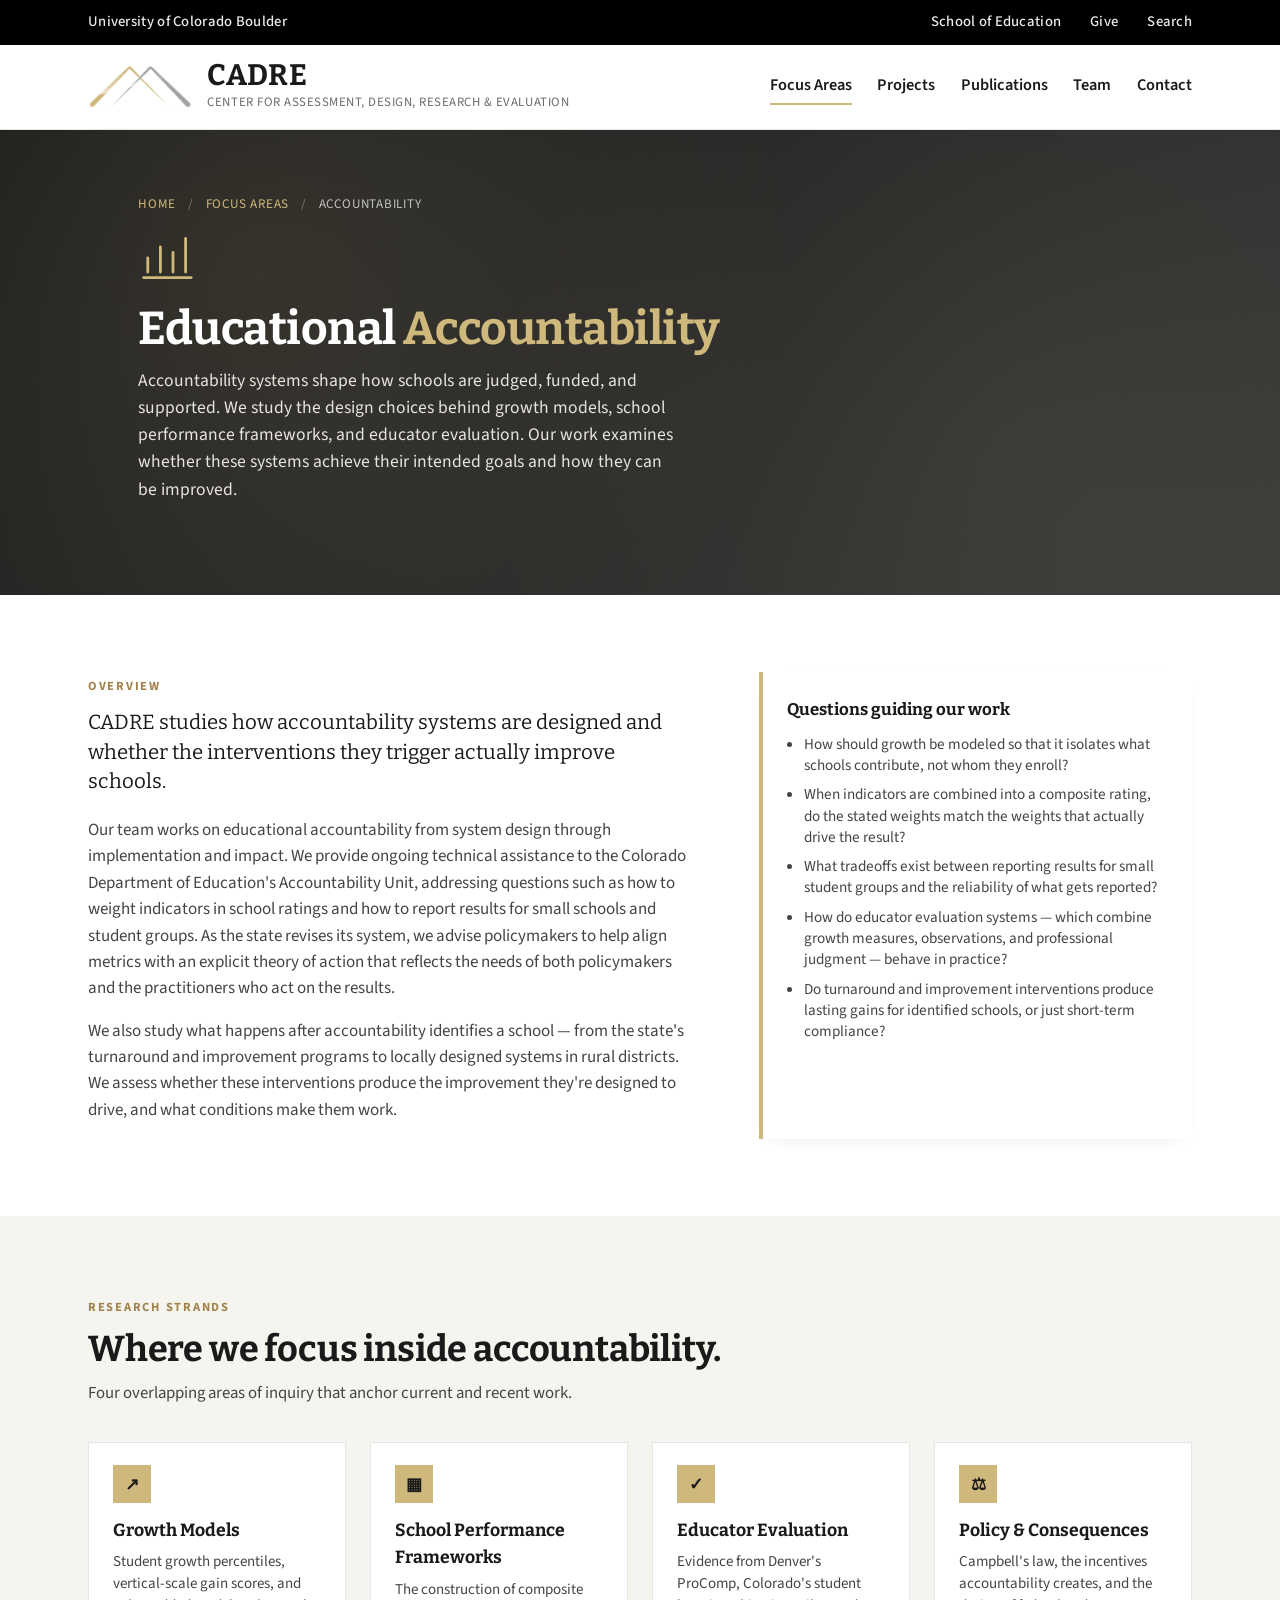
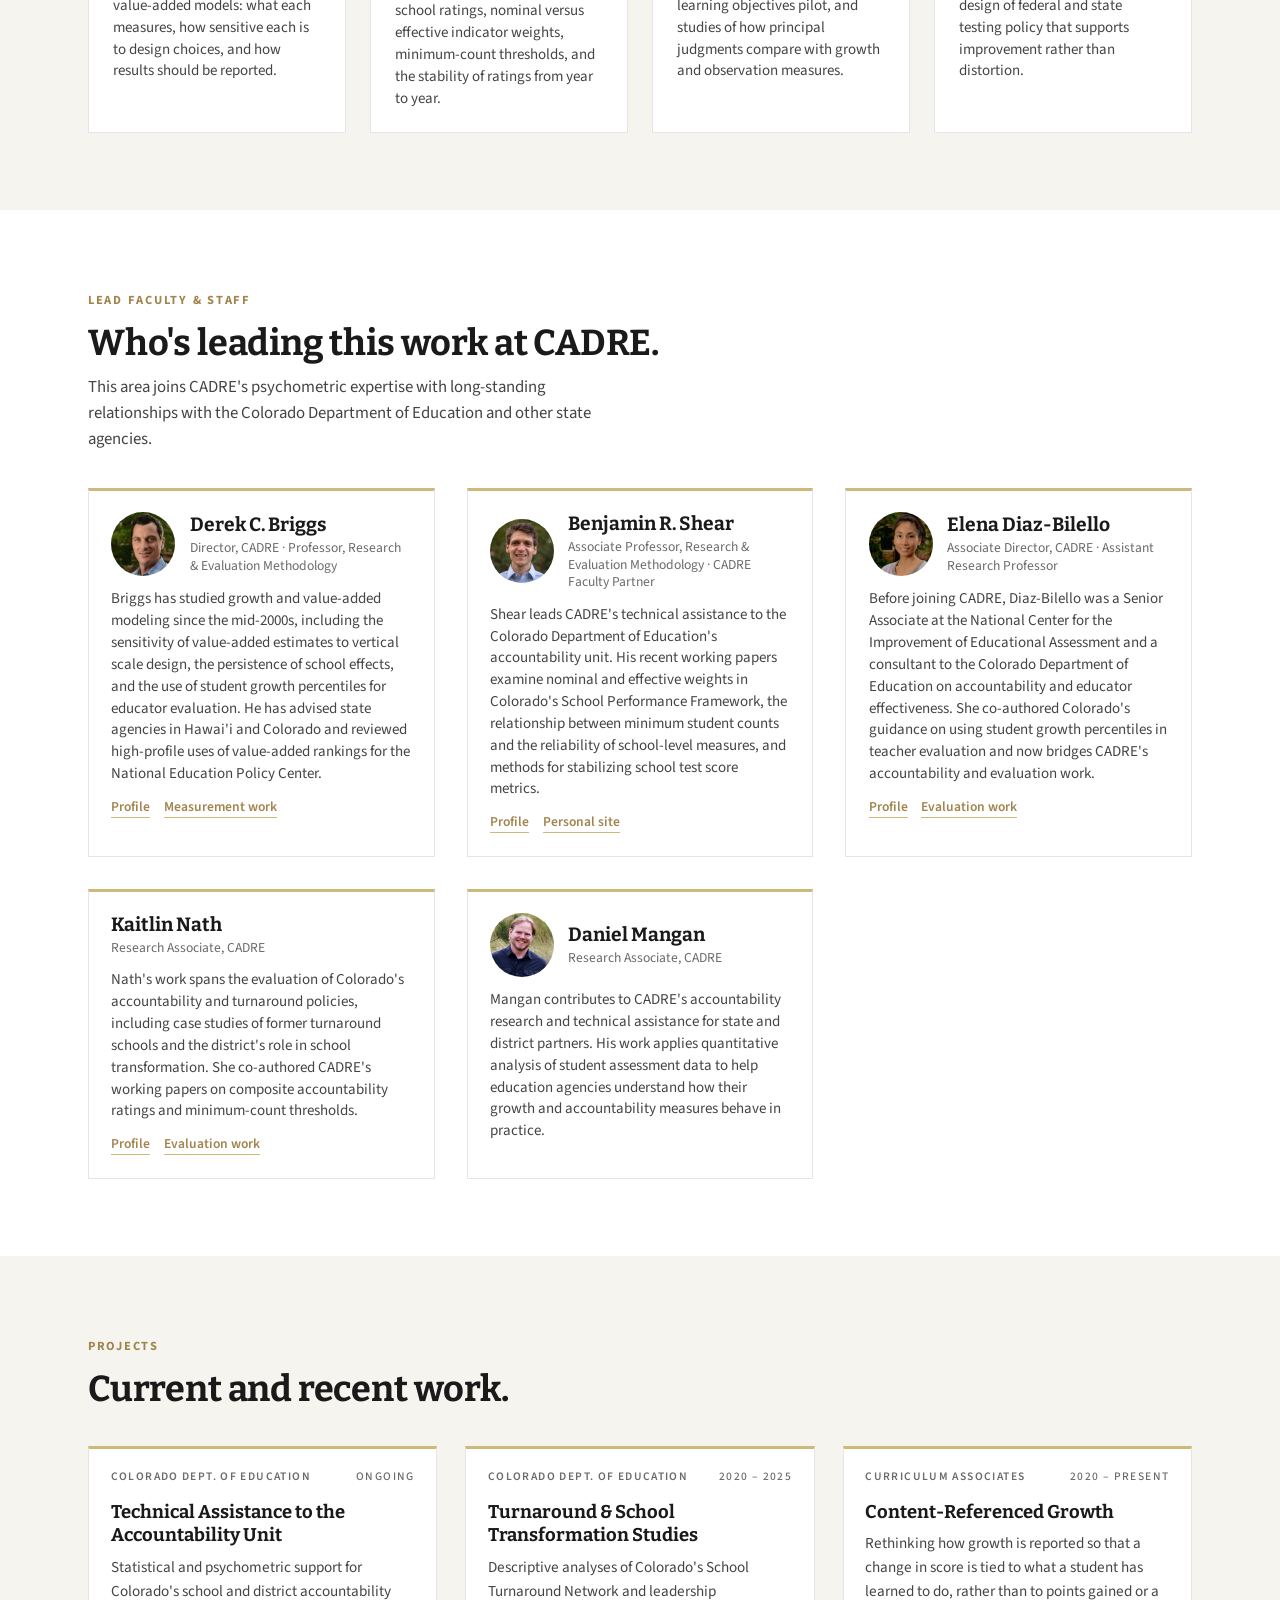
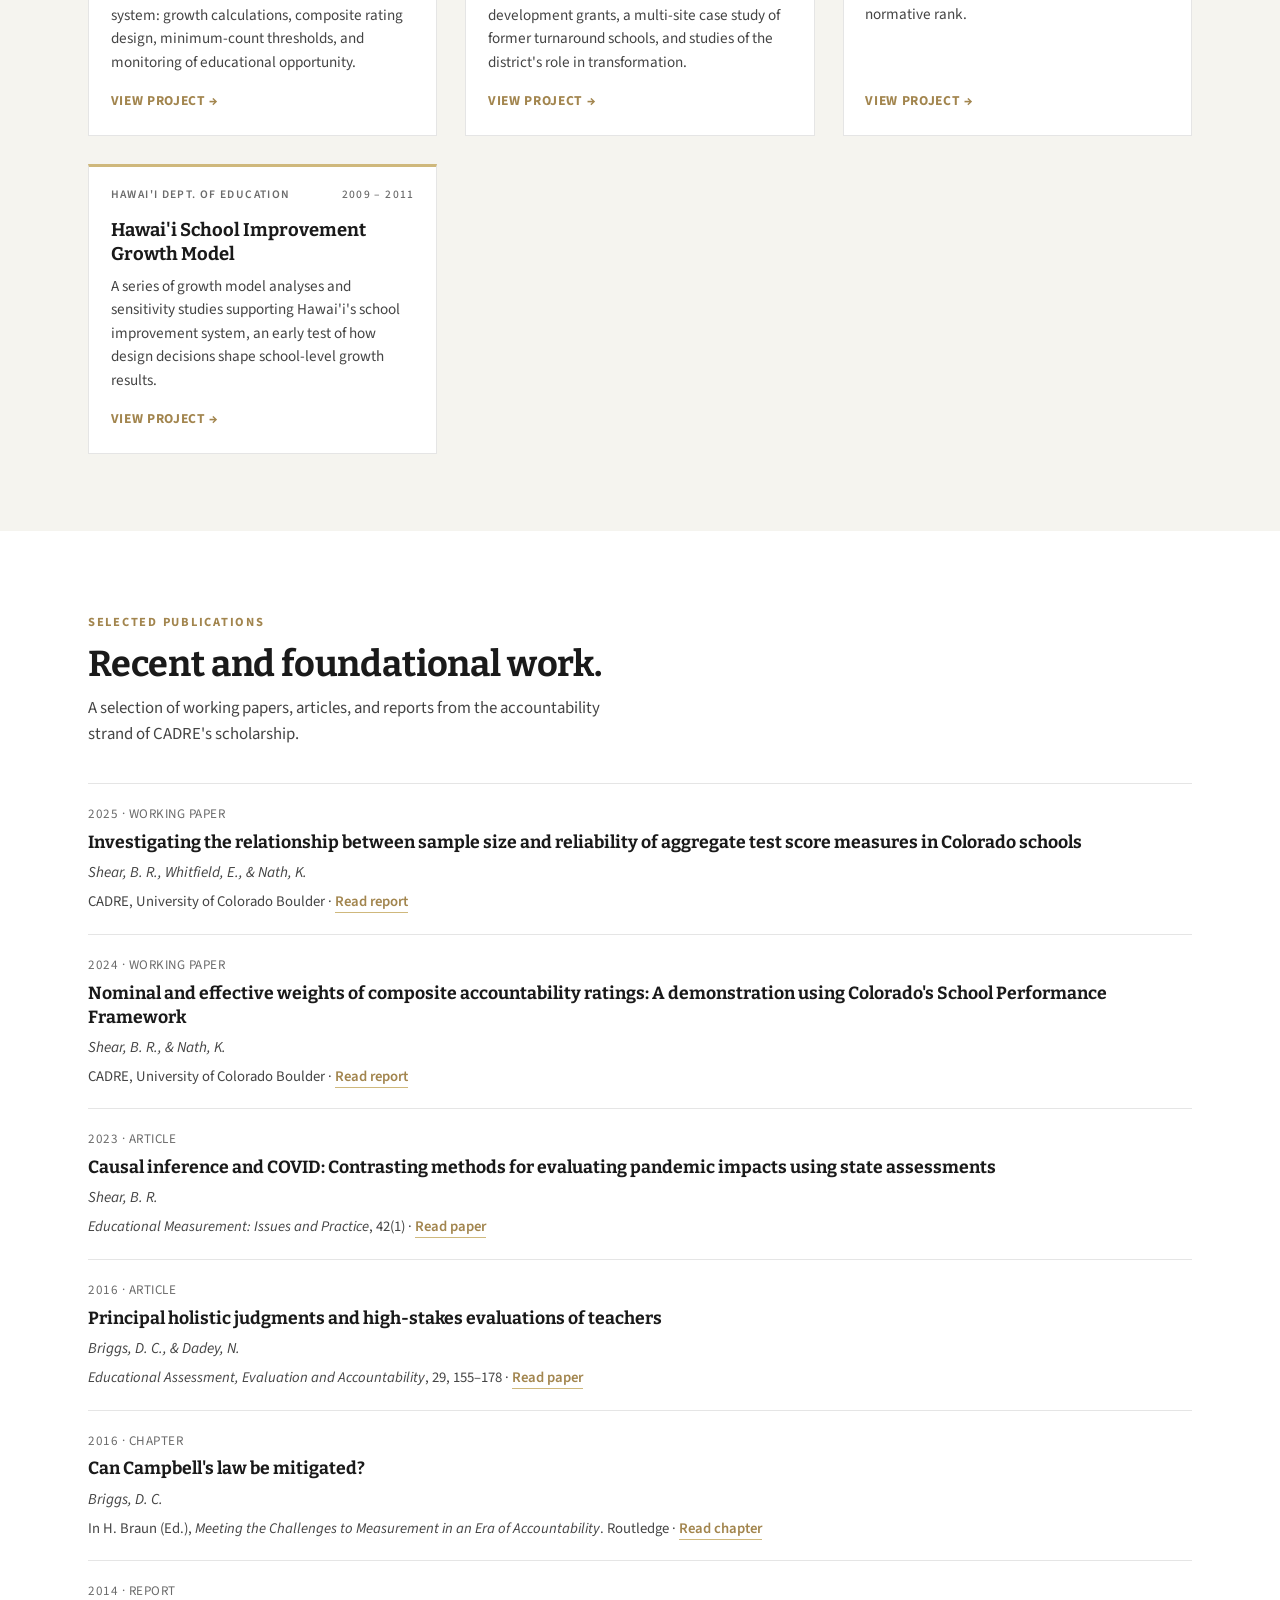
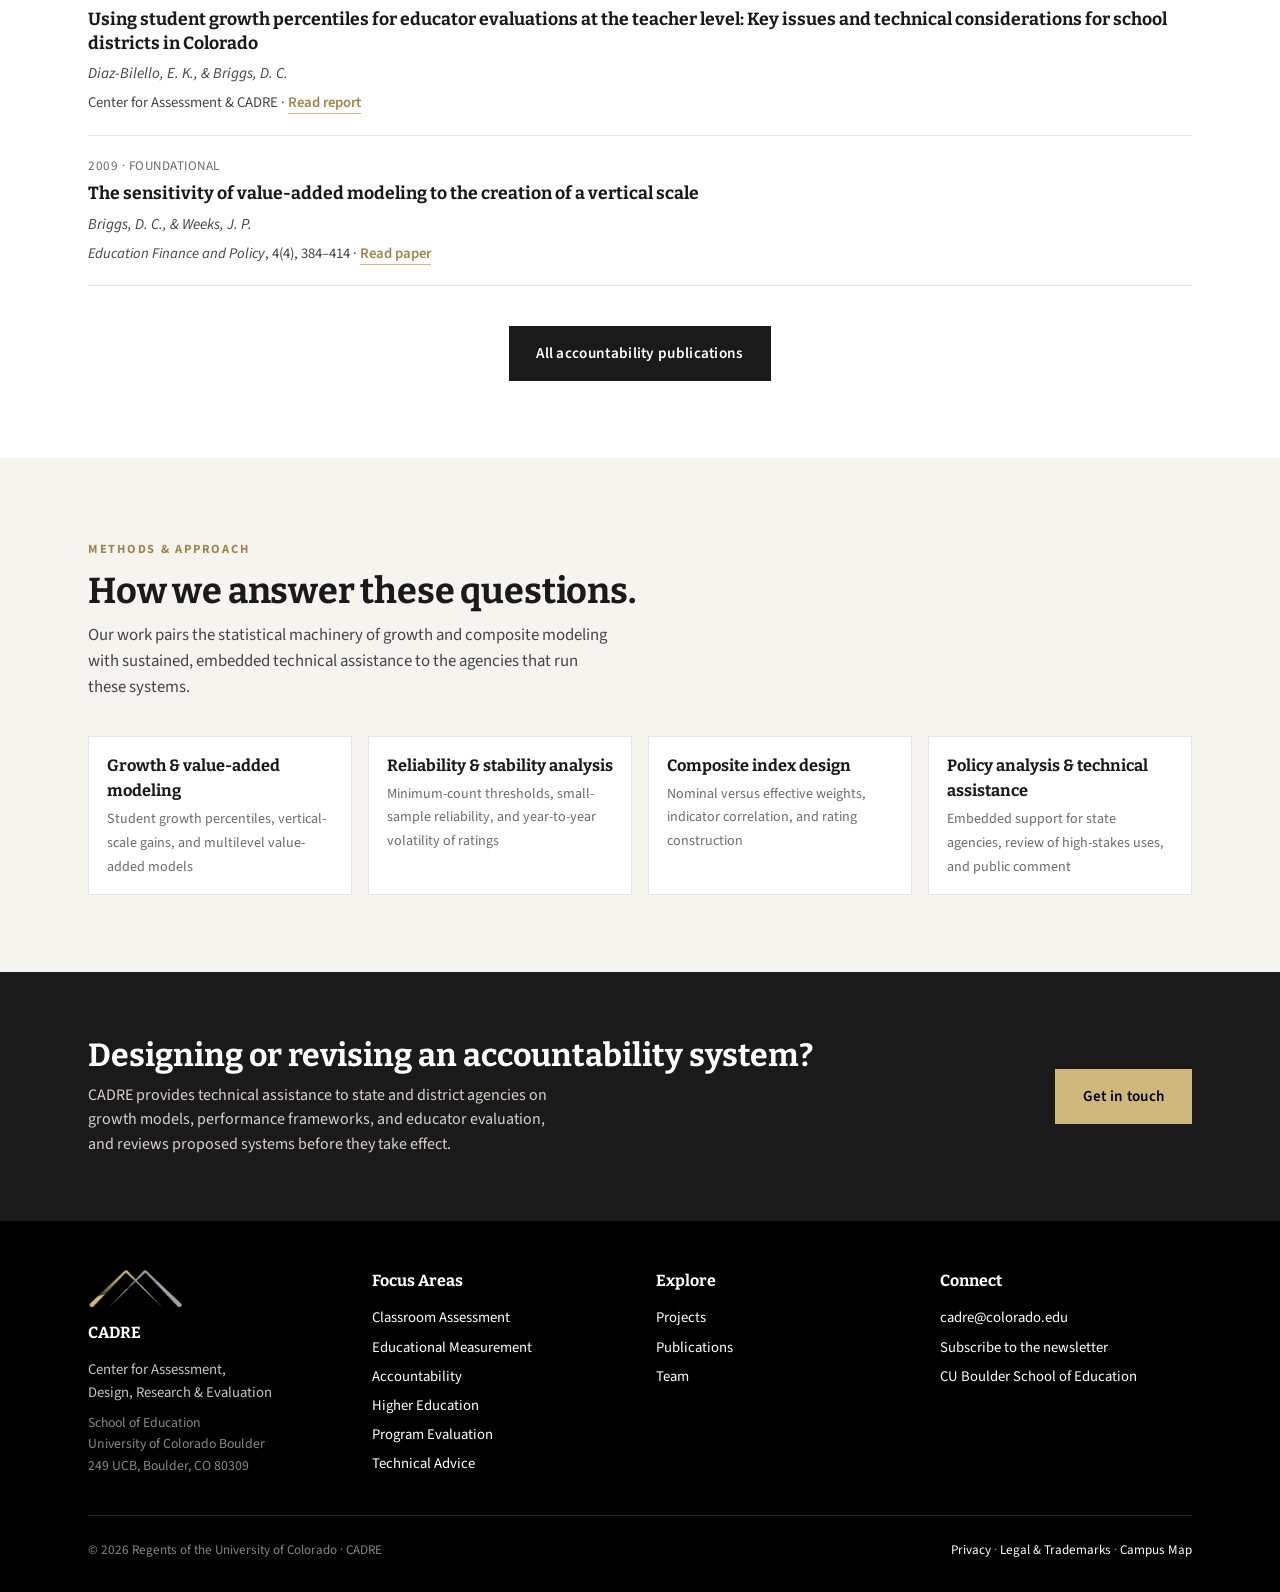
==== commit 0a02f46b: "Refresh accountability page copy Update the Educational Accountability page with more direct overvie" ====
--- a/accountability.html
+++ b/accountability.html
@@ -60,7 +60,7 @@
       </div>
       <svg class="hero-icon" viewBox="0 0 40 40" aria-hidden="true"><path d="M7 30V20M16 30V12M25 30V16M34 30V6" stroke-linecap="round"/><path d="M4 34h34" stroke-linecap="round"/></svg>
       <h1>Educational <span class="accent">Accountability</span></h1>
-      <p class="lede">Growth models, school performance frameworks, and educator evaluation — and the design choices that determine whether these systems fairly reflect what schools and teachers contribute to student learning.</p>
+      <p class="lede">Accountability systems shape how schools are judged, funded, and supported. We study the design choices behind growth models, school performance frameworks, and educator evaluation. Our work examines whether these systems achieve their intended goals and how they can be improved.</p>
     </div>
   </div>
 </section>
@@ -70,17 +70,18 @@
     <div class="area-overview">
       <div>
         <span class="eyebrow">Overview</span>
-        <p class="lead-text">Accountability systems turn test scores into judgments about schools and educators. Whether those judgments are fair depends on technical decisions most people never see.</p>
-        <p class="body-text">CADRE has worked on the measurement side of accountability for two decades: how student growth is modeled, how vertical scales and value-added models interact, how indicators are weighted into composite ratings, and what happens to small schools and student groups when minimum-count rules are applied. Much of this work is for the Colorado Department of Education, where CADRE provides ongoing technical assistance to the state's accountability unit.</p>
-        <p class="body-text">We approach accountability as a validity problem. The question is never only whether a statistic is computed correctly, but whether the inference it supports about a school, a teacher, or a program can survive scrutiny, and what the system's incentives do to the behavior it is meant to measure.</p>
+        <p class="lead-text">CADRE studies how accountability systems are designed and whether the interventions they trigger actually improve schools.</p>
+        <p class="body-text">Our team works on educational accountability from system design through implementation and impact. We provide ongoing technical assistance to the Colorado Department of Education's Accountability Unit, addressing questions such as how to weight indicators in school ratings and how to report results for small schools and student groups. As the state revises its system, we advise policymakers to help align metrics with an explicit theory of action that reflects the needs of both policymakers and the practitioners who act on the results.</p>
+        <p class="body-text">We also study what happens after accountability identifies a school — from the state's turnaround and improvement programs to locally designed systems in rural districts. We assess whether these interventions produce the improvement they're designed to drive, and what conditions make them work.</p>
       </div>
       <aside class="questions" aria-label="Research questions">
         <h4>Questions guiding our work</h4>
         <ul>
-          <li>How should growth be modeled so that it isolates what schools contribute rather than whom they enroll?</li>
-          <li>When indicators are combined into a composite rating, do the weights that are stated match the weights that actually drive the result?</li>
-          <li>What are the tradeoffs between reporting results for small student groups and the reliability of what gets reported?</li>
-          <li>How do educator evaluation systems that combine growth measures, observations, and professional judgment behave in practice?</li>
+          <li>How should growth be modeled so that it isolates what schools contribute, not whom they enroll?</li>
+          <li>When indicators are combined into a composite rating, do the stated weights match the weights that actually drive the result?</li>
+          <li>What tradeoffs exist between reporting results for small student groups and the reliability of what gets reported?</li>
+          <li>How do educator evaluation systems — which combine growth measures, observations, and professional judgment — behave in practice?</li>
+          <li>Do turnaround and improvement interventions produce lasting gains for identified schools, or just short-term compliance?</li>
         </ul>
       </aside>
     </div>
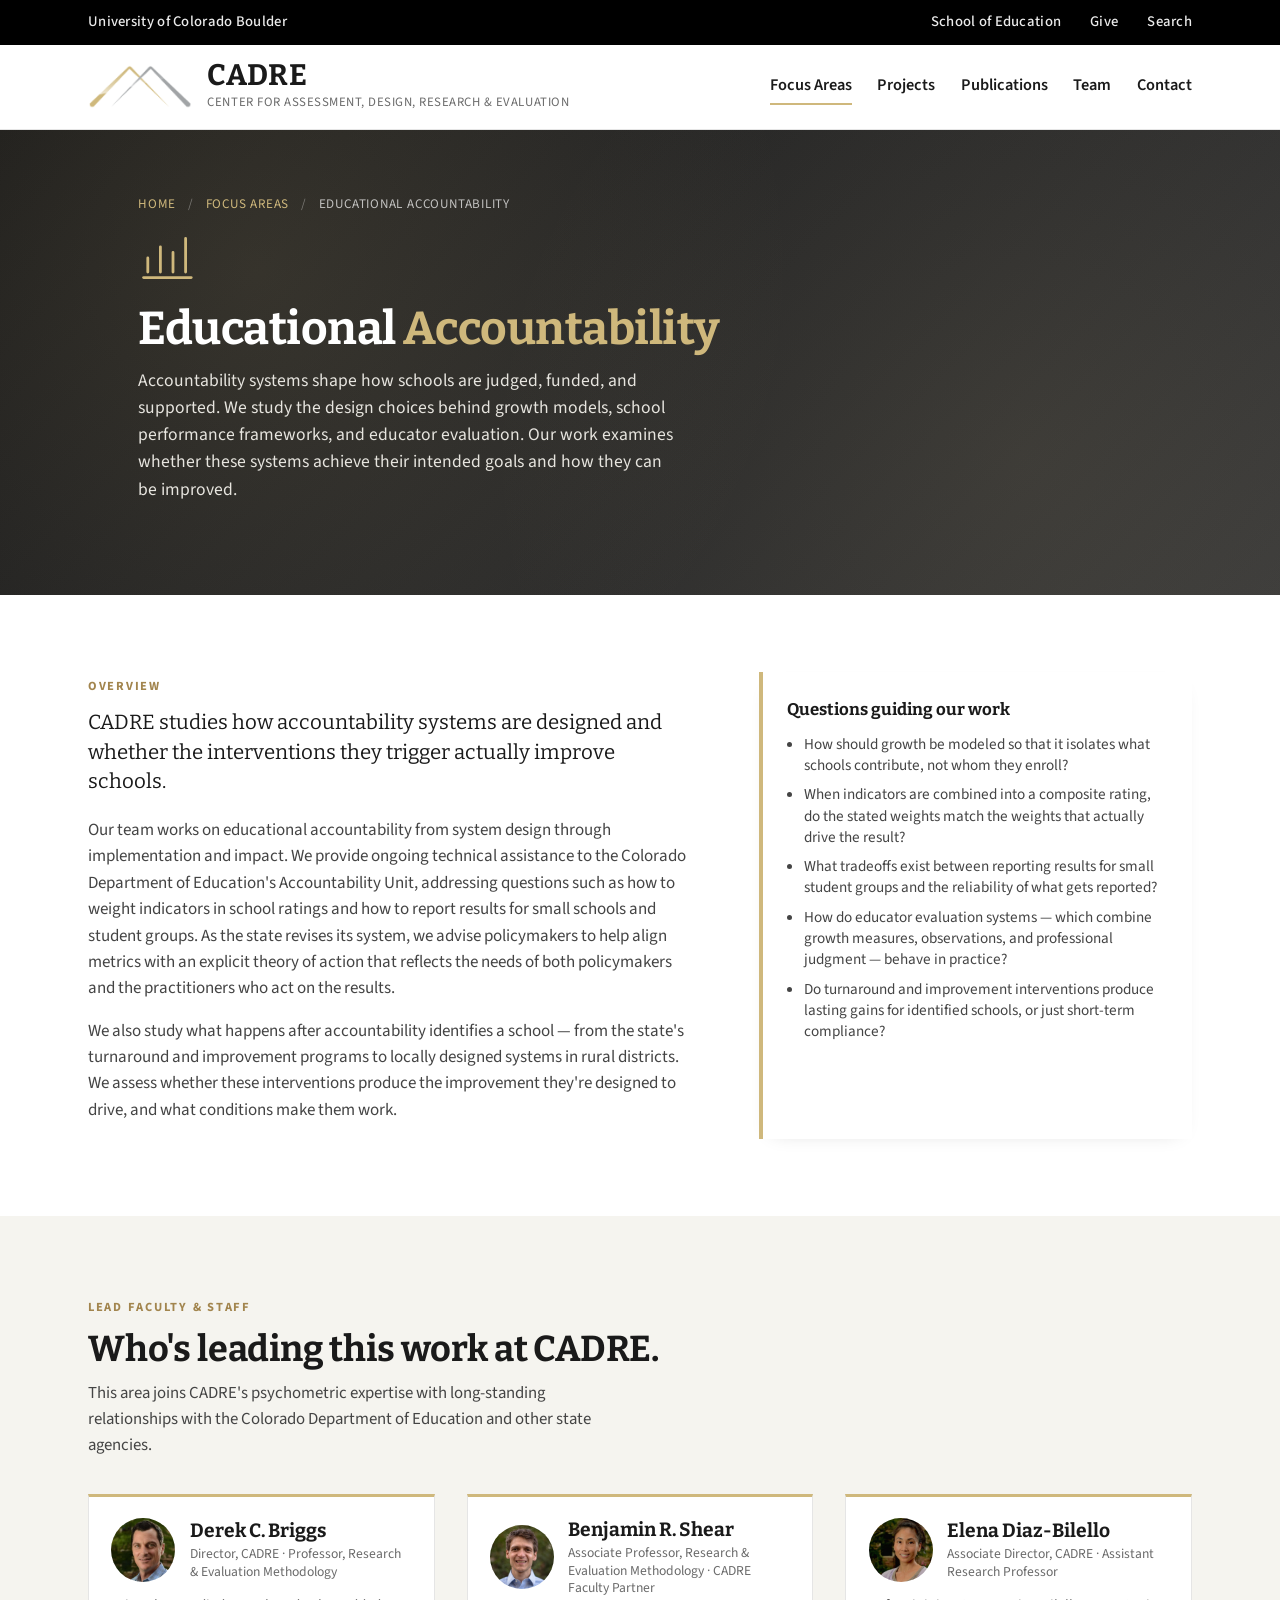
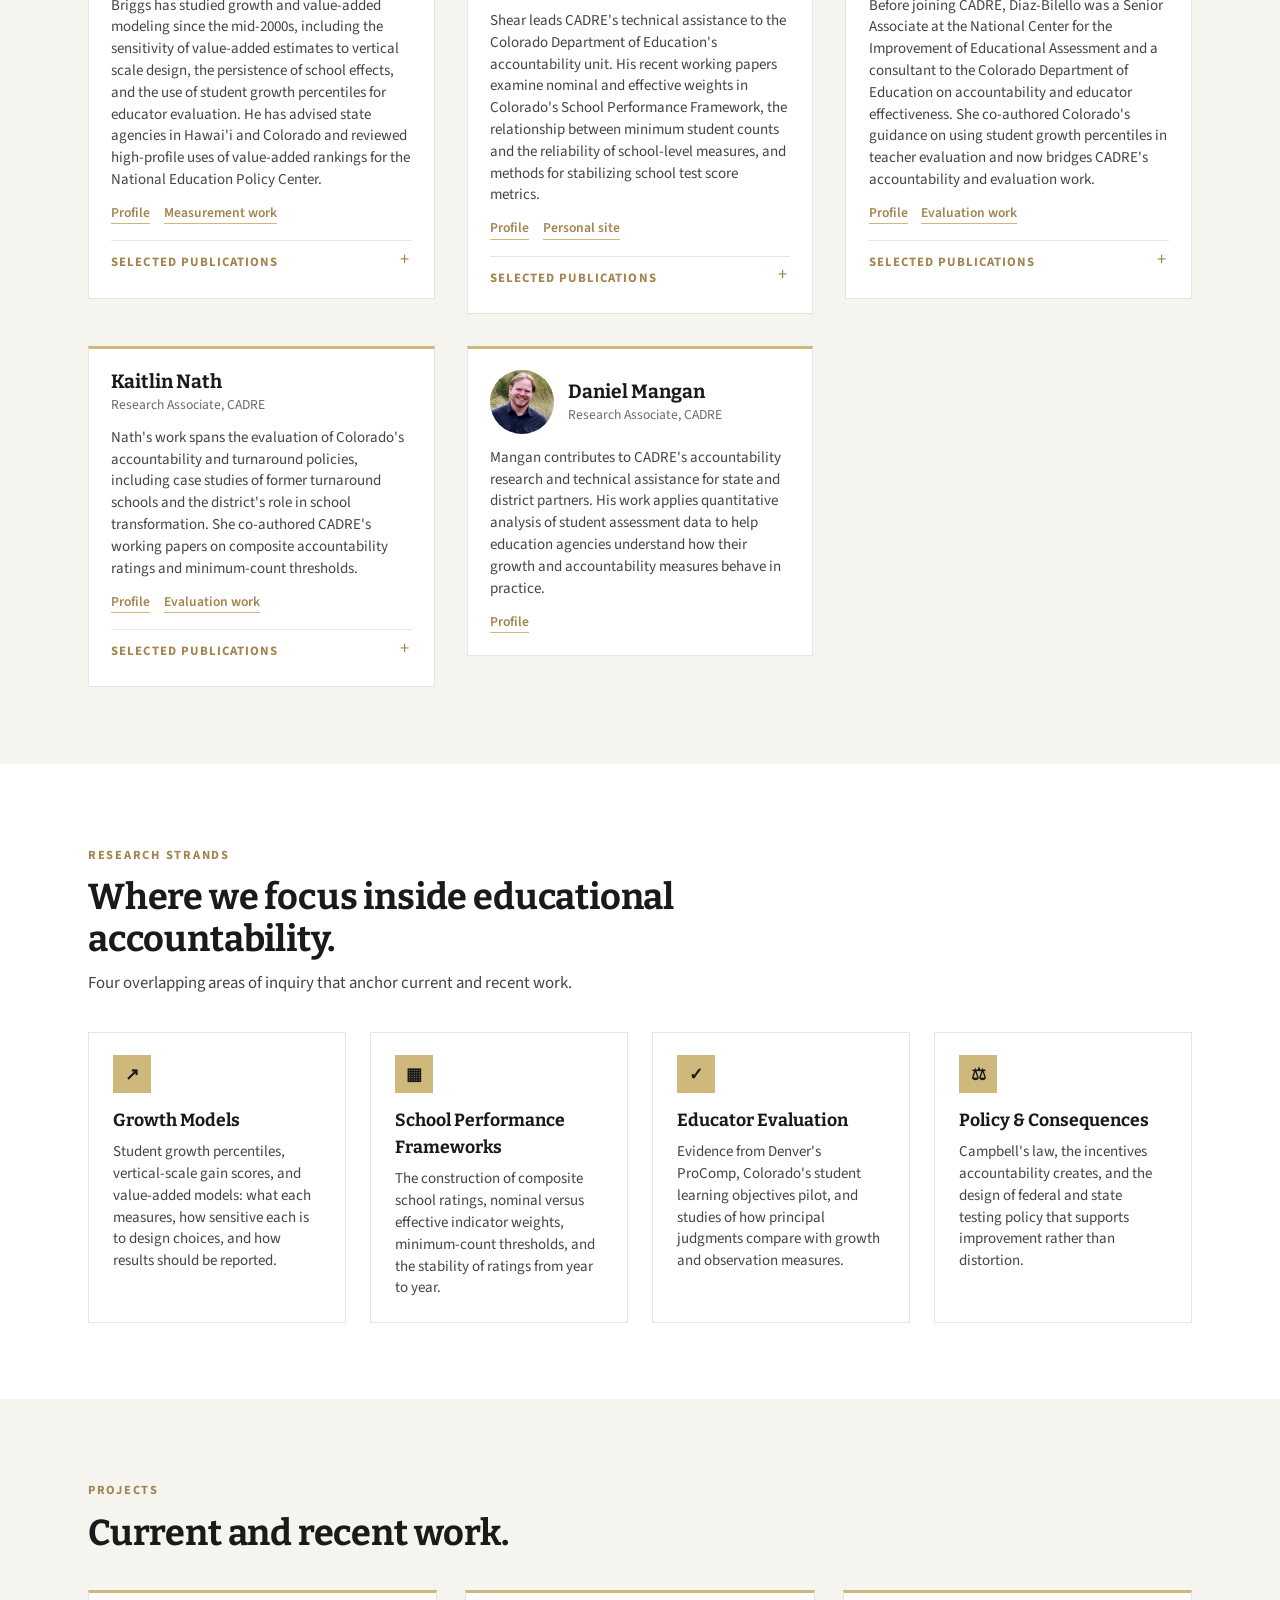
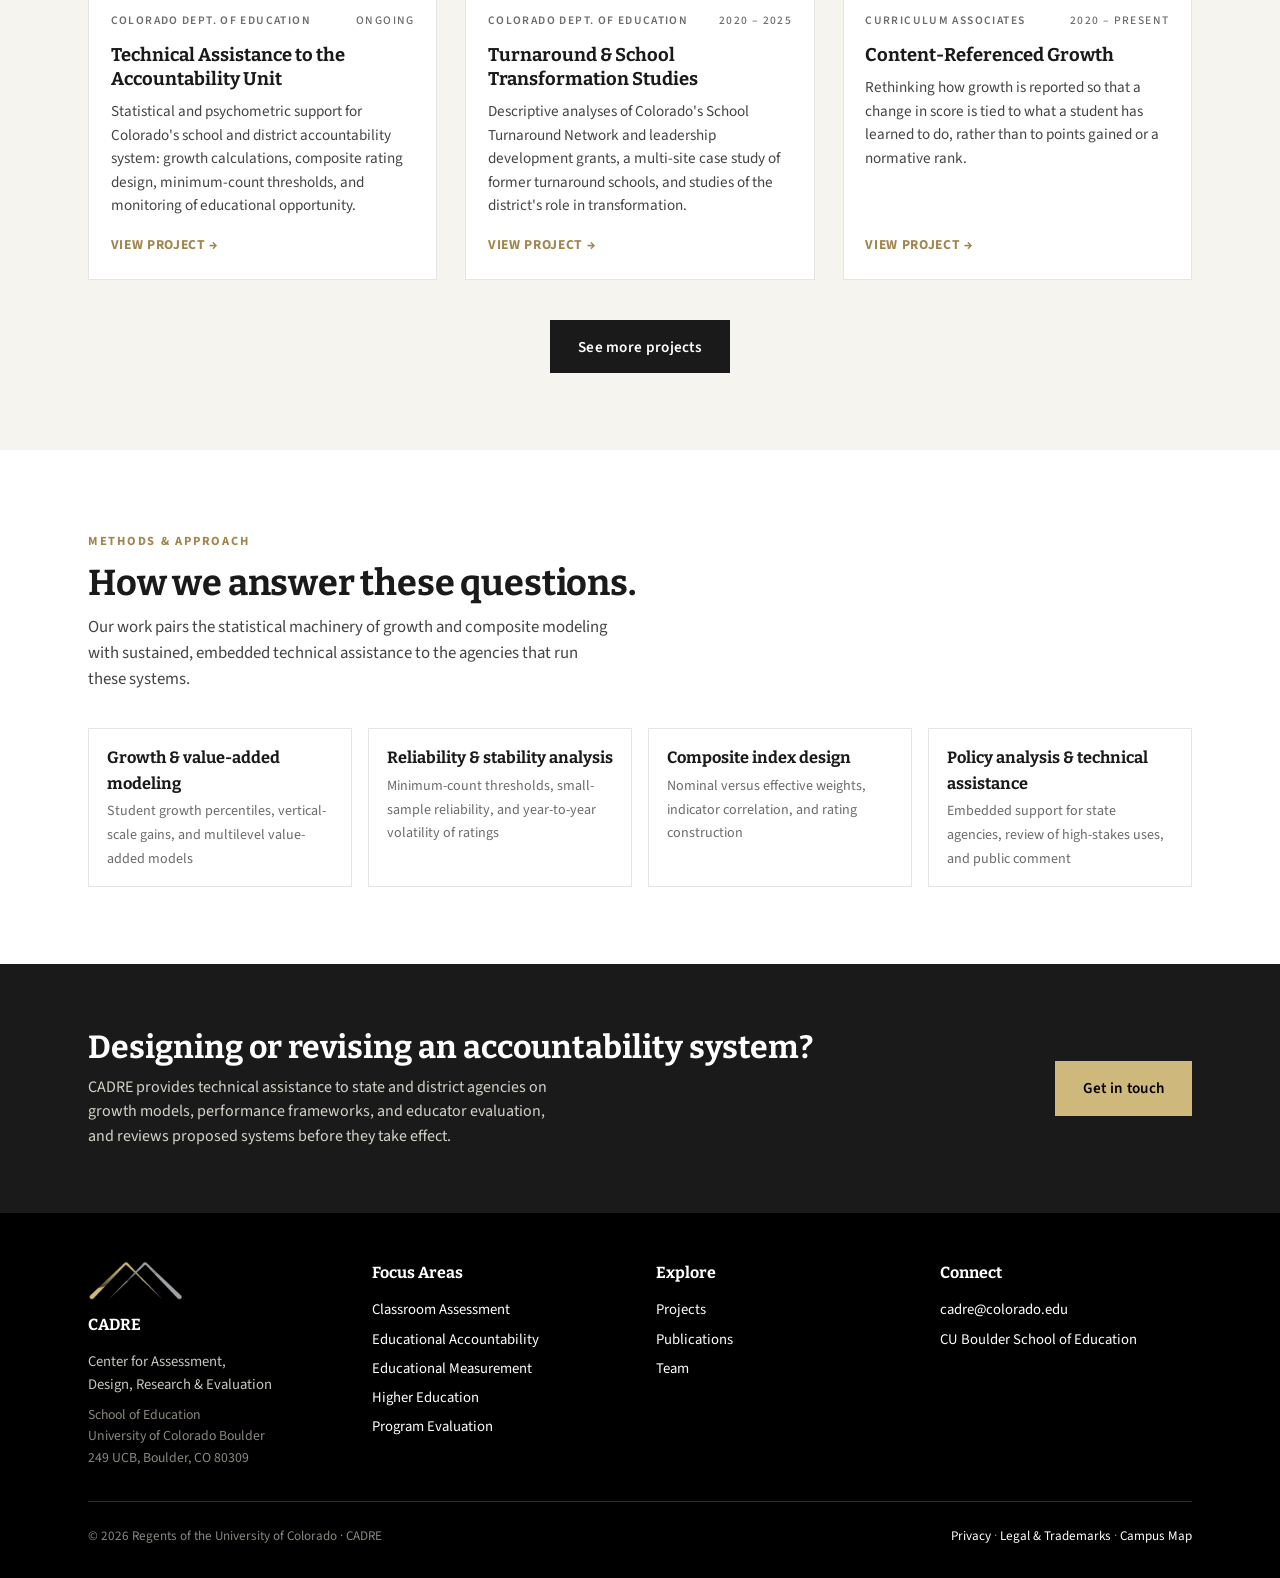
==== commit 72915822: "October edits: five strands (Technical Advice hidden), people-first strand pages with nested publica" ====
--- a/accountability.html
+++ b/accountability.html
@@ -4,7 +4,7 @@
 <meta charset="utf-8">
 <meta name="viewport" content="width=device-width, initial-scale=1">
 <meta name="robots" content="noindex, nofollow">
-<title>Accountability — CADRE | CU Boulder</title>
+<title>Educational Accountability — CADRE | CU Boulder</title>
 <meta name="description" content="Research and technical assistance on growth models, school performance frameworks, and educator evaluation — and the design choices that determine whether accountability systems fairly reflect what schools and teachers contribute to student learning.">
 <link rel="preconnect" href="https://fonts.googleapis.com">
 <link rel="preconnect" href="https://fonts.gstatic.com" crossorigin>
@@ -12,7 +12,7 @@
 <link rel="icon" type="image/png" sizes="64x64" href="images/logo/favicon-64.png">
 <link rel="apple-touch-icon" href="images/logo/apple-touch-icon.png">
 <meta property="og:image" content="images/logo/cadre-logo.png">
-<link rel="stylesheet" href="styles.css?v=20260910o">
+<link rel="stylesheet" href="styles.css?v=20261001a">
 </head>
 <body>
 
@@ -41,7 +41,7 @@
     <nav class="primary" id="primary-nav">
       <a href="index.html#focus" class="active">Focus Areas</a>
       <a href="index.html#projects">Projects</a>
-      <a href="index.html#publications">Publications</a>
+      <a href="https://www.colorado.edu/cadre/publications">Publications</a>
       <a href="index.html#team">Team</a>
       <a href="index.html#contact">Contact</a>
     </nav>
@@ -56,7 +56,7 @@
         <span class="sep">/</span>
         <a href="index.html#focus">Focus Areas</a>
         <span class="sep">/</span>
-        Accountability
+        Educational Accountability
       </div>
       <svg class="hero-icon" viewBox="0 0 40 40" aria-hidden="true"><path d="M7 30V20M16 30V12M25 30V16M34 30V6" stroke-linecap="round"/><path d="M4 34h34" stroke-linecap="round"/></svg>
       <h1>Educational <span class="accent">Accountability</span></h1>
@@ -91,39 +91,6 @@
 <section class="block block-soft">
   <div class="container">
     <div class="section-head">
-      <span class="eyebrow">Research strands</span>
-      <h2>Where we focus inside accountability.</h2>
-      <p>Four overlapping areas of inquiry that anchor current and recent work.</p>
-    </div>
-
-    <div class="themes-grid">
-      <div class="theme">
-        <div class="icon" aria-hidden="true">↗</div>
-        <h3>Growth Models</h3>
-        <p>Student growth percentiles, vertical-scale gain scores, and value-added models: what each measures, how sensitive each is to design choices, and how results should be reported.</p>
-      </div>
-      <div class="theme">
-        <div class="icon" aria-hidden="true">▦</div>
-        <h3>School Performance Frameworks</h3>
-        <p>The construction of composite school ratings, nominal versus effective indicator weights, minimum-count thresholds, and the stability of ratings from year to year.</p>
-      </div>
-      <div class="theme">
-        <div class="icon" aria-hidden="true">✓</div>
-        <h3>Educator Evaluation</h3>
-        <p>Evidence from Denver's ProComp, Colorado's student learning objectives pilot, and studies of how principal judgments compare with growth and observation measures.</p>
-      </div>
-      <div class="theme">
-        <div class="icon" aria-hidden="true">⚖</div>
-        <h3>Policy &amp; Consequences</h3>
-        <p>Campbell's law, the incentives accountability creates, and the design of federal and state testing policy that supports improvement rather than distortion.</p>
-      </div>
-    </div>
-  </div>
-</section>
-
-<section class="block">
-  <div class="container">
-    <div class="section-head">
       <span class="eyebrow">Lead faculty &amp; staff</span>
       <h2>Who's leading this work at CADRE.</h2>
       <p>This area joins CADRE's psychometric expertise with long-standing relationships with the Colorado Department of Education and other state agencies.</p>
@@ -139,6 +106,35 @@
             <a href="https://www.colorado.edu/education/derek-briggs">Profile</a>
             <a href="educational-measurement.html">Measurement work</a>
       </div>
+        <details class="card-pubs">
+          <summary>Selected publications</summary>
+          <ul class="pub-list">
+            <li>
+        <span class="pub-meta">2016 · Article</span>
+        <span class="pub-title">Principal holistic judgments and high-stakes evaluations of teachers</span>
+        <span class="pub-authors">Briggs, D. C., &amp; Dadey, N.</span>
+        <span class="pub-venue"><em>Educational Assessment, Evaluation and Accountability</em>, 29, 155–178 · <a href="https://doi.org/10.1007/s11092-016-9256-7">Read paper</a></span>
+      </li>
+            <li>
+        <span class="pub-meta">2016 · Chapter</span>
+        <span class="pub-title">Can Campbell's law be mitigated?</span>
+        <span class="pub-authors">Briggs, D. C.</span>
+        <span class="pub-venue">In H. Braun (Ed.), <em>Meeting the Challenges to Measurement in an Era of Accountability</em>. Routledge · <a href="#">Read chapter</a></span>
+      </li>
+            <li>
+        <span class="pub-meta">2014 · Report</span>
+        <span class="pub-title">Using student growth percentiles for educator evaluations at the teacher level: Key issues and technical considerations for school districts in Colorado</span>
+        <span class="pub-authors">Diaz-Bilello, E. K., &amp; Briggs, D. C.</span>
+        <span class="pub-venue">Center for Assessment &amp; CADRE · <a href="#">Read report</a></span>
+      </li>
+            <li>
+        <span class="pub-meta">2009 · Foundational</span>
+        <span class="pub-title">The sensitivity of value-added modeling to the creation of a vertical scale</span>
+        <span class="pub-authors">Briggs, D. C., &amp; Weeks, J. P.</span>
+        <span class="pub-venue"><em>Education Finance and Policy</em>, 4(4), 384–414 · <a href="https://doi.org/10.1162/edfp.2009.4.4.384">Read paper</a></span>
+      </li>
+          </ul>
+        </details>
       </div>
 
       <div class="faculty-card">
@@ -150,6 +146,29 @@
             <a href="https://www.colorado.edu/education/benjamin-shear">Profile</a>
             <a href="https://sites.google.com/colorado.edu/benjaminshear">Personal site</a>
       </div>
+        <details class="card-pubs">
+          <summary>Selected publications</summary>
+          <ul class="pub-list">
+            <li>
+        <span class="pub-meta">2025 · Working paper</span>
+        <span class="pub-title">Investigating the relationship between sample size and reliability of aggregate test score measures in Colorado schools</span>
+        <span class="pub-authors">Shear, B. R., Whitfield, E., &amp; Nath, K.</span>
+        <span class="pub-venue">CADRE, University of Colorado Boulder · <a href="https://www.colorado.edu/cadre/2025/08/25/investigating-relationship-between-sample-size-and-reliability-aggregate-test-score">Read report</a></span>
+      </li>
+            <li>
+        <span class="pub-meta">2024 · Working paper</span>
+        <span class="pub-title">Nominal and effective weights of composite accountability ratings: A demonstration using Colorado's School Performance Framework</span>
+        <span class="pub-authors">Shear, B. R., &amp; Nath, K.</span>
+        <span class="pub-venue">CADRE, University of Colorado Boulder · <a href="https://www.colorado.edu/cadre/2024/09/06/nominal-and-effective-weights-composite-accountability-ratings-demonstration-using">Read report</a></span>
+      </li>
+            <li>
+        <span class="pub-meta">2023 · Article</span>
+        <span class="pub-title">Causal inference and COVID: Contrasting methods for evaluating pandemic impacts using state assessments</span>
+        <span class="pub-authors">Shear, B. R.</span>
+        <span class="pub-venue"><em>Educational Measurement: Issues and Practice</em>, 42(1) · <a href="https://doi.org/10.1111/emip.12540">Read paper</a></span>
+      </li>
+          </ul>
+        </details>
       </div>
 
       <div class="faculty-card">
@@ -161,6 +180,17 @@
             <a href="https://www.colorado.edu/education/elena-diaz-bilello">Profile</a>
             <a href="program-evaluation.html">Evaluation work</a>
       </div>
+        <details class="card-pubs">
+          <summary>Selected publications</summary>
+          <ul class="pub-list">
+            <li>
+        <span class="pub-meta">2014 · Report</span>
+        <span class="pub-title">Using student growth percentiles for educator evaluations at the teacher level: Key issues and technical considerations for school districts in Colorado</span>
+        <span class="pub-authors">Diaz-Bilello, E. K., &amp; Briggs, D. C.</span>
+        <span class="pub-venue">Center for Assessment &amp; CADRE · <a href="#">Read report</a></span>
+      </li>
+          </ul>
+        </details>
       </div>
 
       <div class="faculty-card">
@@ -168,9 +198,26 @@
           <p class="title">Research Associate, CADRE</p></div></div>
           <p class="bio">Nath's work spans the evaluation of Colorado's accountability and turnaround policies, including case studies of former turnaround schools and the district's role in school transformation. She co-authored CADRE's working papers on composite accountability ratings and minimum-count thresholds.</p>
           <div class="links">
-            <a href="https://www.colorado.edu/cadre/kaitlin-nath">Profile</a>
+            <a href="https://www.colorado.edu/education/kaitlin-nath">Profile</a>
             <a href="program-evaluation.html">Evaluation work</a>
       </div>
+        <details class="card-pubs">
+          <summary>Selected publications</summary>
+          <ul class="pub-list">
+            <li>
+        <span class="pub-meta">2025 · Working paper</span>
+        <span class="pub-title">Investigating the relationship between sample size and reliability of aggregate test score measures in Colorado schools</span>
+        <span class="pub-authors">Shear, B. R., Whitfield, E., &amp; Nath, K.</span>
+        <span class="pub-venue">CADRE, University of Colorado Boulder · <a href="https://www.colorado.edu/cadre/2025/08/25/investigating-relationship-between-sample-size-and-reliability-aggregate-test-score">Read report</a></span>
+      </li>
+            <li>
+        <span class="pub-meta">2024 · Working paper</span>
+        <span class="pub-title">Nominal and effective weights of composite accountability ratings: A demonstration using Colorado's School Performance Framework</span>
+        <span class="pub-authors">Shear, B. R., &amp; Nath, K.</span>
+        <span class="pub-venue">CADRE, University of Colorado Boulder · <a href="https://www.colorado.edu/cadre/2024/09/06/nominal-and-effective-weights-composite-accountability-ratings-demonstration-using">Read report</a></span>
+      </li>
+          </ul>
+        </details>
       </div>
 
       <div class="faculty-card">
@@ -178,6 +225,42 @@
           <div><h3 class="name">Daniel Mangan</h3>
           <p class="title">Research Associate, CADRE</p></div></div>
           <p class="bio">Mangan contributes to CADRE's accountability research and technical assistance for state and district partners. His work applies quantitative analysis of student assessment data to help education agencies understand how their growth and accountability measures behave in practice.</p>
+          <div class="links">
+            <a href="https://www.colorado.edu/education/daniel-mangan">Profile</a>
+          </div>
+      </div>
+    </div>
+  </div>
+</section>
+
+<section class="block">
+  <div class="container">
+    <div class="section-head">
+      <span class="eyebrow">Research strands</span>
+      <h2>Where we focus inside educational accountability.</h2>
+      <p>Four overlapping areas of inquiry that anchor current and recent work.</p>
+    </div>
+
+    <div class="themes-grid">
+      <div class="theme">
+        <div class="icon" aria-hidden="true">↗</div>
+        <h3>Growth Models</h3>
+        <p>Student growth percentiles, vertical-scale gain scores, and value-added models: what each measures, how sensitive each is to design choices, and how results should be reported.</p>
+      </div>
+      <div class="theme">
+        <div class="icon" aria-hidden="true">▦</div>
+        <h3>School Performance Frameworks</h3>
+        <p>The construction of composite school ratings, nominal versus effective indicator weights, minimum-count thresholds, and the stability of ratings from year to year.</p>
+      </div>
+      <div class="theme">
+        <div class="icon" aria-hidden="true">✓</div>
+        <h3>Educator Evaluation</h3>
+        <p>Evidence from Denver's ProComp, Colorado's student learning objectives pilot, and studies of how principal judgments compare with growth and observation measures.</p>
+      </div>
+      <div class="theme">
+        <div class="icon" aria-hidden="true">⚖</div>
+        <h3>Policy &amp; Consequences</h3>
+        <p>Campbell's law, the incentives accountability creates, and the design of federal and state testing policy that supports improvement rather than distortion.</p>
       </div>
     </div>
   </div>
@@ -190,7 +273,7 @@
       <h2>Current and recent work.</h2>
     </div>
 
-    <div class="card-row">
+    <div class="card-row limit3">
       <a class="card flat" href="https://www.colorado.edu/cadre/cadre-projects">
         <div class="card-body">
           <div class="card-partner"><span>Colorado Dept. of Education</span><span class="card-when">Ongoing</span></div>
@@ -227,69 +310,14 @@
         </div>
       </a>
     </div>
+
+    <div class="section-foot">
+      <button class="btn btn-dark" type="button" data-more aria-expanded="false">See more projects</button>
+    </div>
   </div>
 </section>
 
 <section class="block">
-  <div class="container">
-    <div class="section-head">
-      <span class="eyebrow">Selected publications</span>
-      <h2>Recent and foundational work.</h2>
-      <p>A selection of working papers, articles, and reports from the accountability strand of CADRE's scholarship.</p>
-    </div>
-
-    <ul class="pub-list">
-      <li>
-        <span class="pub-meta">2025 · Working paper</span>
-        <span class="pub-title">Investigating the relationship between sample size and reliability of aggregate test score measures in Colorado schools</span>
-        <span class="pub-authors">Shear, B. R., Whitfield, E., &amp; Nath, K.</span>
-        <span class="pub-venue">CADRE, University of Colorado Boulder · <a href="https://www.colorado.edu/cadre/2025/08/25/investigating-relationship-between-sample-size-and-reliability-aggregate-test-score">Read report</a></span>
-      </li>
-      <li>
-        <span class="pub-meta">2024 · Working paper</span>
-        <span class="pub-title">Nominal and effective weights of composite accountability ratings: A demonstration using Colorado's School Performance Framework</span>
-        <span class="pub-authors">Shear, B. R., &amp; Nath, K.</span>
-        <span class="pub-venue">CADRE, University of Colorado Boulder · <a href="https://www.colorado.edu/cadre/2024/09/06/nominal-and-effective-weights-composite-accountability-ratings-demonstration-using">Read report</a></span>
-      </li>
-      <li>
-        <span class="pub-meta">2023 · Article</span>
-        <span class="pub-title">Causal inference and COVID: Contrasting methods for evaluating pandemic impacts using state assessments</span>
-        <span class="pub-authors">Shear, B. R.</span>
-        <span class="pub-venue"><em>Educational Measurement: Issues and Practice</em>, 42(1) · <a href="https://doi.org/10.1111/emip.12540">Read paper</a></span>
-      </li>
-      <li>
-        <span class="pub-meta">2016 · Article</span>
-        <span class="pub-title">Principal holistic judgments and high-stakes evaluations of teachers</span>
-        <span class="pub-authors">Briggs, D. C., &amp; Dadey, N.</span>
-        <span class="pub-venue"><em>Educational Assessment, Evaluation and Accountability</em>, 29, 155–178 · <a href="https://doi.org/10.1007/s11092-016-9256-7">Read paper</a></span>
-      </li>
-      <li>
-        <span class="pub-meta">2016 · Chapter</span>
-        <span class="pub-title">Can Campbell's law be mitigated?</span>
-        <span class="pub-authors">Briggs, D. C.</span>
-        <span class="pub-venue">In H. Braun (Ed.), <em>Meeting the Challenges to Measurement in an Era of Accountability</em>. Routledge · <a href="#">Read chapter</a></span>
-      </li>
-      <li>
-        <span class="pub-meta">2014 · Report</span>
-        <span class="pub-title">Using student growth percentiles for educator evaluations at the teacher level: Key issues and technical considerations for school districts in Colorado</span>
-        <span class="pub-authors">Diaz-Bilello, E. K., &amp; Briggs, D. C.</span>
-        <span class="pub-venue">Center for Assessment &amp; CADRE · <a href="#">Read report</a></span>
-      </li>
-      <li>
-        <span class="pub-meta">2009 · Foundational</span>
-        <span class="pub-title">The sensitivity of value-added modeling to the creation of a vertical scale</span>
-        <span class="pub-authors">Briggs, D. C., &amp; Weeks, J. P.</span>
-        <span class="pub-venue"><em>Education Finance and Policy</em>, 4(4), 384–414 · <a href="https://doi.org/10.1162/edfp.2009.4.4.384">Read paper</a></span>
-      </li>
-    </ul>
-
-    <div class="section-foot">
-      <a class="btn btn-dark" href="index.html#publications">All accountability publications</a>
-    </div>
-  </div>
-</section>
-
-<section class="block block-soft">
   <div class="container">
     <div class="section-head">
       <span class="eyebrow">Methods &amp; approach</span>
@@ -343,18 +371,17 @@
         <h4>Focus Areas</h4>
         <ul>
           <li><a href="classroom-assessment.html">Classroom Assessment</a></li>
+          <li><a href="accountability.html">Educational Accountability</a></li>
           <li><a href="educational-measurement.html">Educational Measurement</a></li>
-          <li><a href="accountability.html">Accountability</a></li>
           <li><a href="higher-education.html">Higher Education</a></li>
           <li><a href="program-evaluation.html">Program Evaluation</a></li>
-          <li><a href="technical-advice.html">Technical Advice</a></li>
         </ul>
       </div>
       <div>
         <h4>Explore</h4>
         <ul>
           <li><a href="index.html#projects">Projects</a></li>
-          <li><a href="index.html#publications">Publications</a></li>
+          <li><a href="https://www.colorado.edu/cadre/publications">Publications</a></li>
           <li><a href="index.html#team">Team</a></li>
         </ul>
       </div>
@@ -362,7 +389,6 @@
         <h4>Connect</h4>
         <ul>
           <li><a href="mailto:cadre@colorado.edu">cadre@colorado.edu</a></li>
-          <li><a href="#">Subscribe to the newsletter</a></li>
           <li><a href="https://www.colorado.edu/education/">CU Boulder School of Education</a></li>
         </ul>
       </div>
@@ -378,5 +404,15 @@
   </div>
 </footer>
 
+<script data-more-script>
+document.querySelectorAll('[data-more]').forEach(function(b){
+  var row=b.closest('.container').querySelector('.card-row');
+  b.addEventListener('click',function(){
+    var open=row.classList.toggle('expanded');
+    b.setAttribute('aria-expanded',open);
+    b.textContent=open?'Show fewer projects':'See more projects';
+  });
+});
+</script>
 </body>
 </html>
--- a/styles.css
+++ b/styles.css
@@ -1255,3 +1255,45 @@
 /* Flat card meta row: partner left, date right */
 .card-partner { display: flex; justify-content: space-between; align-items: baseline; gap: 0.75rem 1rem; flex-wrap: wrap; }
 .card-when { font-weight: 500; color: var(--ink-3); white-space: nowrap; }
+
+/* ---- October 2026: people-first strand pages ---- */
+/* Expandable publication list nested inside a person card */
+.faculty-grid { align-items: start; }
+.card-pubs { margin-top: 1rem; border-top: 1px solid var(--rule); }
+.card-pubs summary {
+  cursor: pointer;
+  list-style: none;
+  position: relative;
+  padding: 0.75rem 1.75rem 0.15rem 0;
+  font-size: 0.8rem;
+  font-weight: 700;
+  letter-spacing: 0.08em;
+  text-transform: uppercase;
+  color: var(--cu-gold-dark);
+}
+.card-pubs summary::-webkit-details-marker { display: none; }
+.card-pubs summary::after {
+  content: "+";
+  position: absolute;
+  right: 0.1rem;
+  top: 0.55rem;
+  font-size: 1.15rem;
+  font-weight: 400;
+  line-height: 1;
+}
+.card-pubs[open] summary::after { content: "–"; }
+.card-pubs summary:hover { color: var(--ink); }
+.card-pubs .pub-list { margin-top: 0.5rem; }
+.card-pubs .pub-list li { padding: 0.8rem 0; gap: 0.25rem; }
+.card-pubs .pub-list li:first-child { border-top: 0; }
+.card-pubs .pub-list li:last-child { border-bottom: 0; padding-bottom: 0.25rem; }
+.card-pubs .pub-list .pub-title { font-size: 0.98rem; }
+.card-pubs .pub-list .pub-authors, .card-pubs .pub-list .pub-venue { font-size: 0.88rem; }
+.lead-person .card-pubs { max-width: 760px; }
+
+/* Project rows: three tiles visible, the rest behind "See more" */
+.card-row.limit3:not(.expanded) > :nth-child(n+4) { display: none; }
+button.btn { font-family: inherit; }
+
+/* Homepage team with seven people on one row */
+.team-grid.seven { grid-template-columns: repeat(auto-fit, minmax(130px, 1fr)); gap: 1.5rem 1.25rem; }
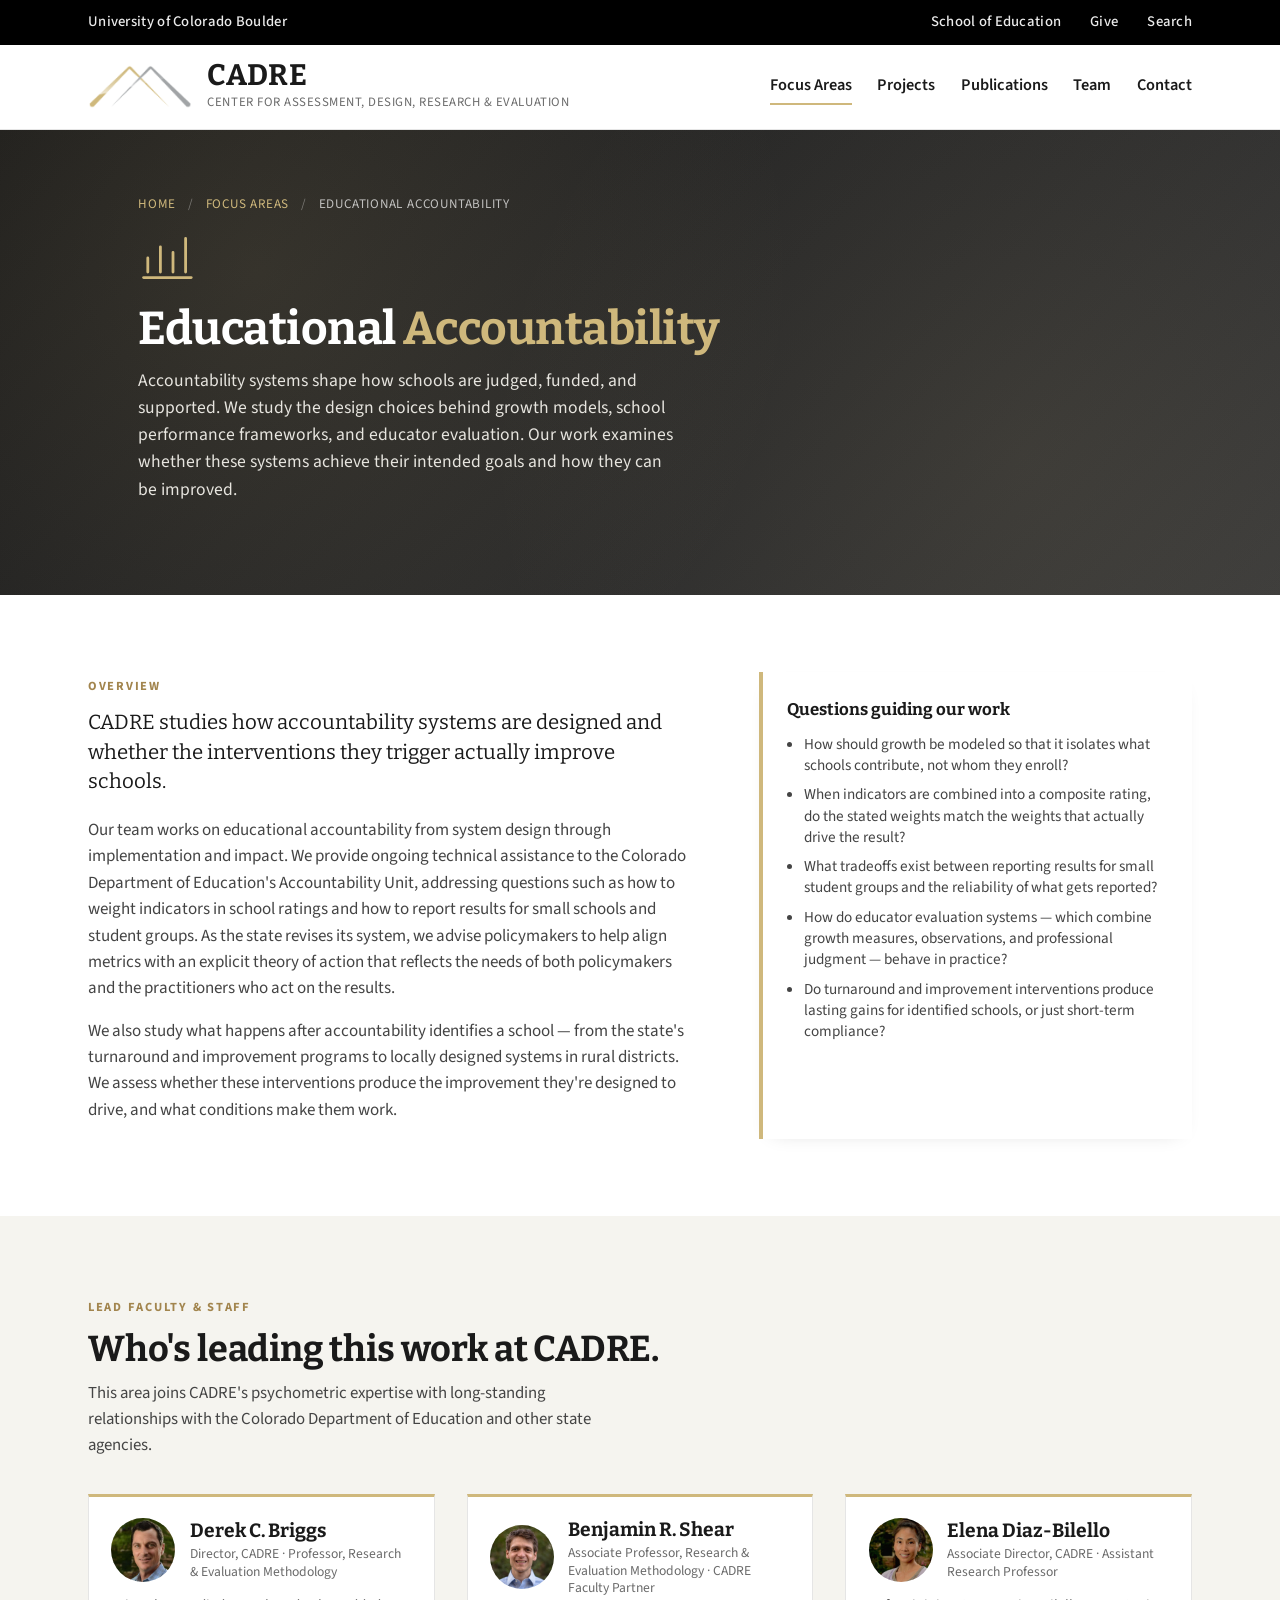
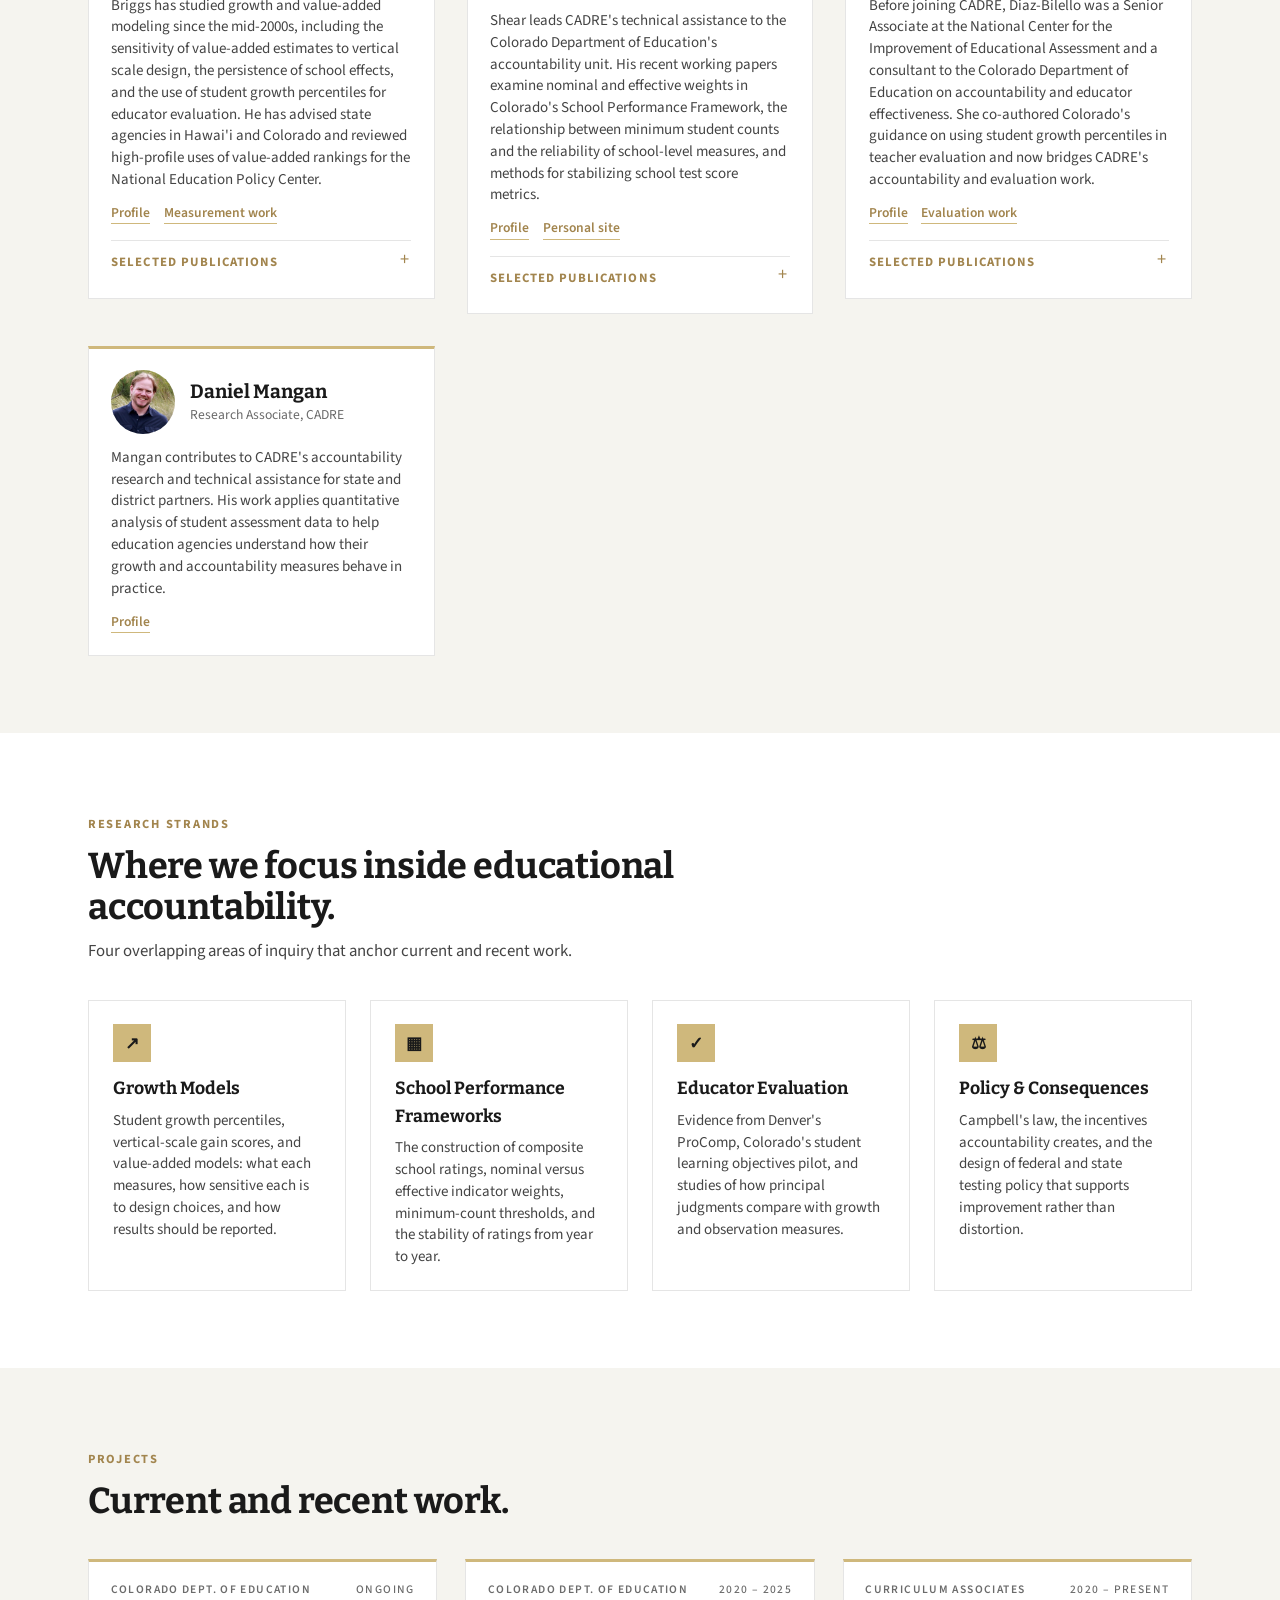
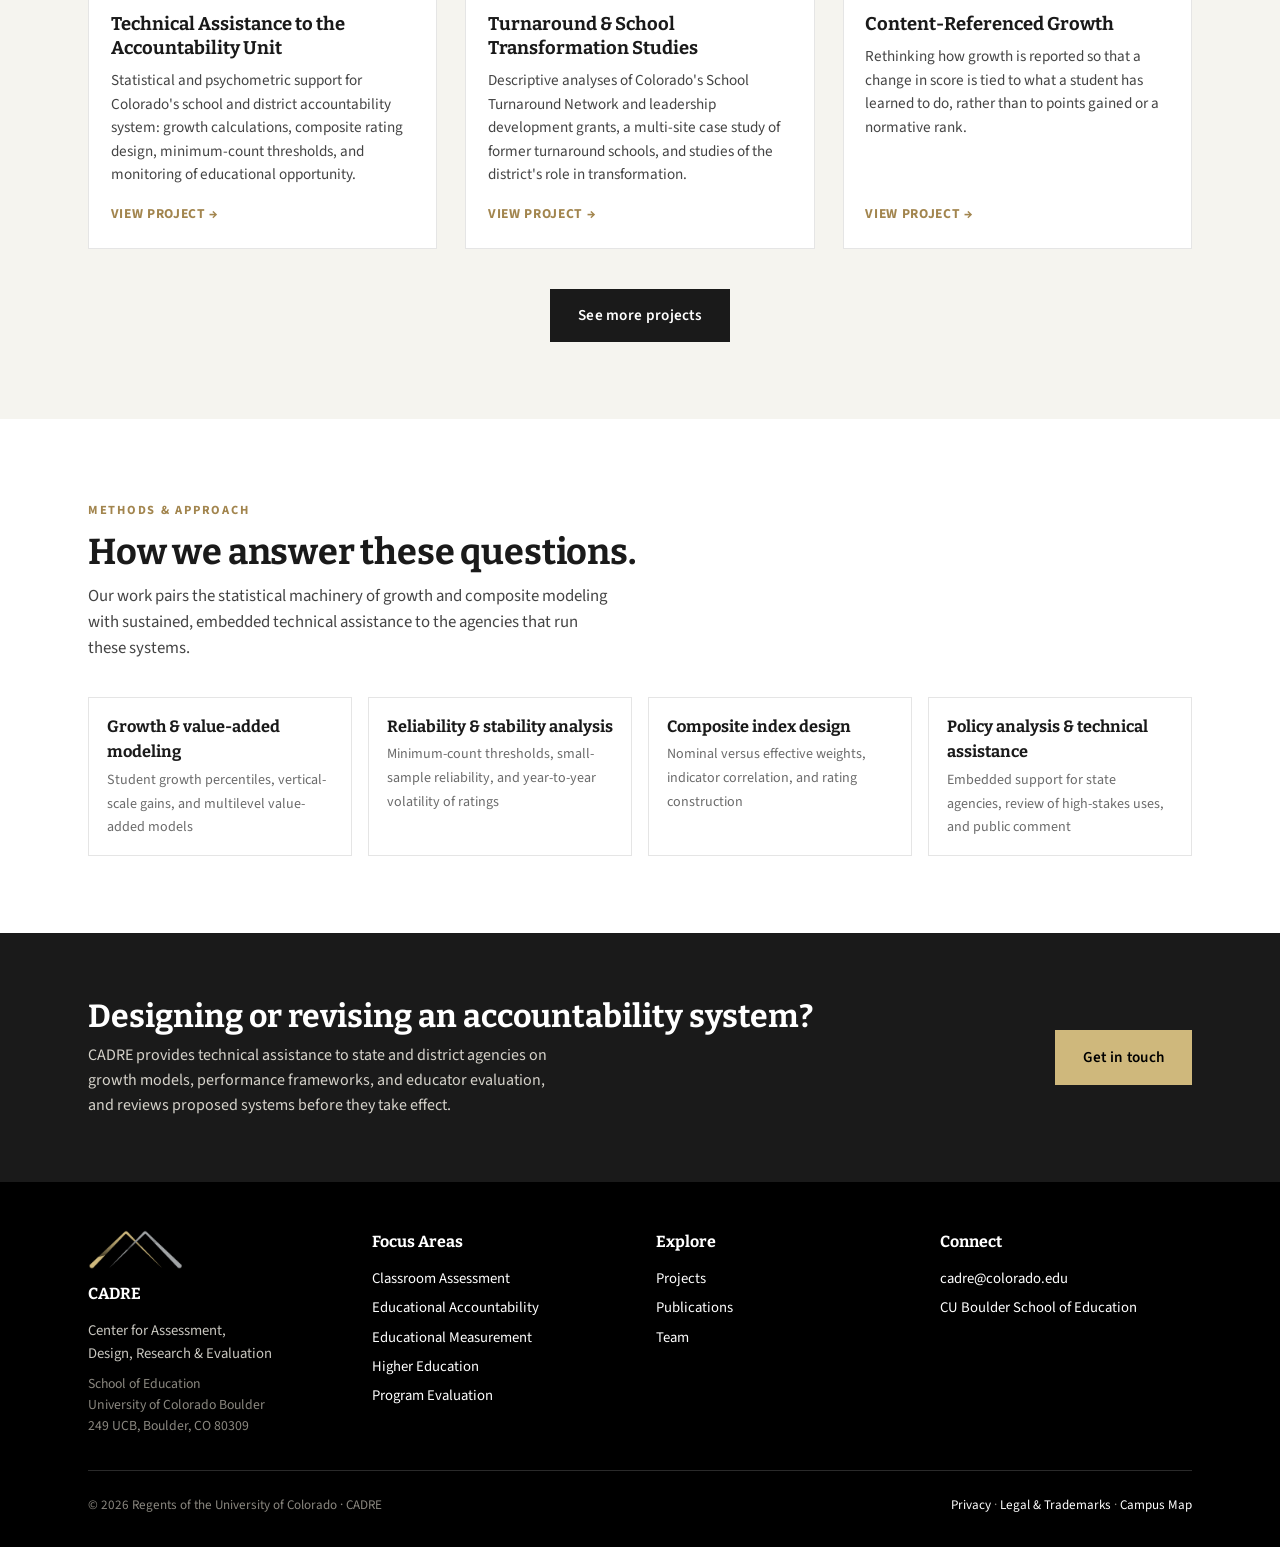
==== commit 6bdefeea: "Higher ed wording on homepage; remove Kaitlin Nath's cards; add Mangan, Gurantz, and Shear to Progra" ====
--- a/accountability.html
+++ b/accountability.html
@@ -12,7 +12,7 @@
 <link rel="icon" type="image/png" sizes="64x64" href="images/logo/favicon-64.png">
 <link rel="apple-touch-icon" href="images/logo/apple-touch-icon.png">
 <meta property="og:image" content="images/logo/cadre-logo.png">
-<link rel="stylesheet" href="styles.css?v=20261001a">
+<link rel="stylesheet" href="styles.css?v=20261001b">
 </head>
 <body>
 
@@ -193,32 +193,6 @@
         </details>
       </div>
 
-      <div class="faculty-card">
-        <div class="head"><div><h3 class="name">Kaitlin Nath</h3>
-          <p class="title">Research Associate, CADRE</p></div></div>
-          <p class="bio">Nath's work spans the evaluation of Colorado's accountability and turnaround policies, including case studies of former turnaround schools and the district's role in school transformation. She co-authored CADRE's working papers on composite accountability ratings and minimum-count thresholds.</p>
-          <div class="links">
-            <a href="https://www.colorado.edu/education/kaitlin-nath">Profile</a>
-            <a href="program-evaluation.html">Evaluation work</a>
-      </div>
-        <details class="card-pubs">
-          <summary>Selected publications</summary>
-          <ul class="pub-list">
-            <li>
-        <span class="pub-meta">2025 · Working paper</span>
-        <span class="pub-title">Investigating the relationship between sample size and reliability of aggregate test score measures in Colorado schools</span>
-        <span class="pub-authors">Shear, B. R., Whitfield, E., &amp; Nath, K.</span>
-        <span class="pub-venue">CADRE, University of Colorado Boulder · <a href="https://www.colorado.edu/cadre/2025/08/25/investigating-relationship-between-sample-size-and-reliability-aggregate-test-score">Read report</a></span>
-      </li>
-            <li>
-        <span class="pub-meta">2024 · Working paper</span>
-        <span class="pub-title">Nominal and effective weights of composite accountability ratings: A demonstration using Colorado's School Performance Framework</span>
-        <span class="pub-authors">Shear, B. R., &amp; Nath, K.</span>
-        <span class="pub-venue">CADRE, University of Colorado Boulder · <a href="https://www.colorado.edu/cadre/2024/09/06/nominal-and-effective-weights-composite-accountability-ratings-demonstration-using">Read report</a></span>
-      </li>
-          </ul>
-        </details>
-      </div>
 
       <div class="faculty-card">
         <div class="head"><img class="headshot-sm" src="images/team/daniel-mangan.jpg" alt="" width="64" height="64" loading="lazy">
--- a/styles.css
+++ b/styles.css
@@ -1297,3 +1297,8 @@
 
 /* Homepage team with seven people on one row */
 .team-grid.seven { grid-template-columns: repeat(auto-fit, minmax(130px, 1fr)); gap: 1.5rem 1.25rem; }
+
+/* Standalone expandable list of additional publications (below a people grid) */
+.card-pubs.more-pubs { margin-top: 2rem; background: #fff; border: 1px solid var(--rule); border-top: 3px solid var(--cu-gold); padding: 0.4rem 1.4rem 1rem; max-width: 900px; }
+.card-pubs.more-pubs summary { padding-top: 0.85rem; padding-bottom: 0.35rem; }
+.card-pubs.more-pubs summary::after { top: 0.7rem; }
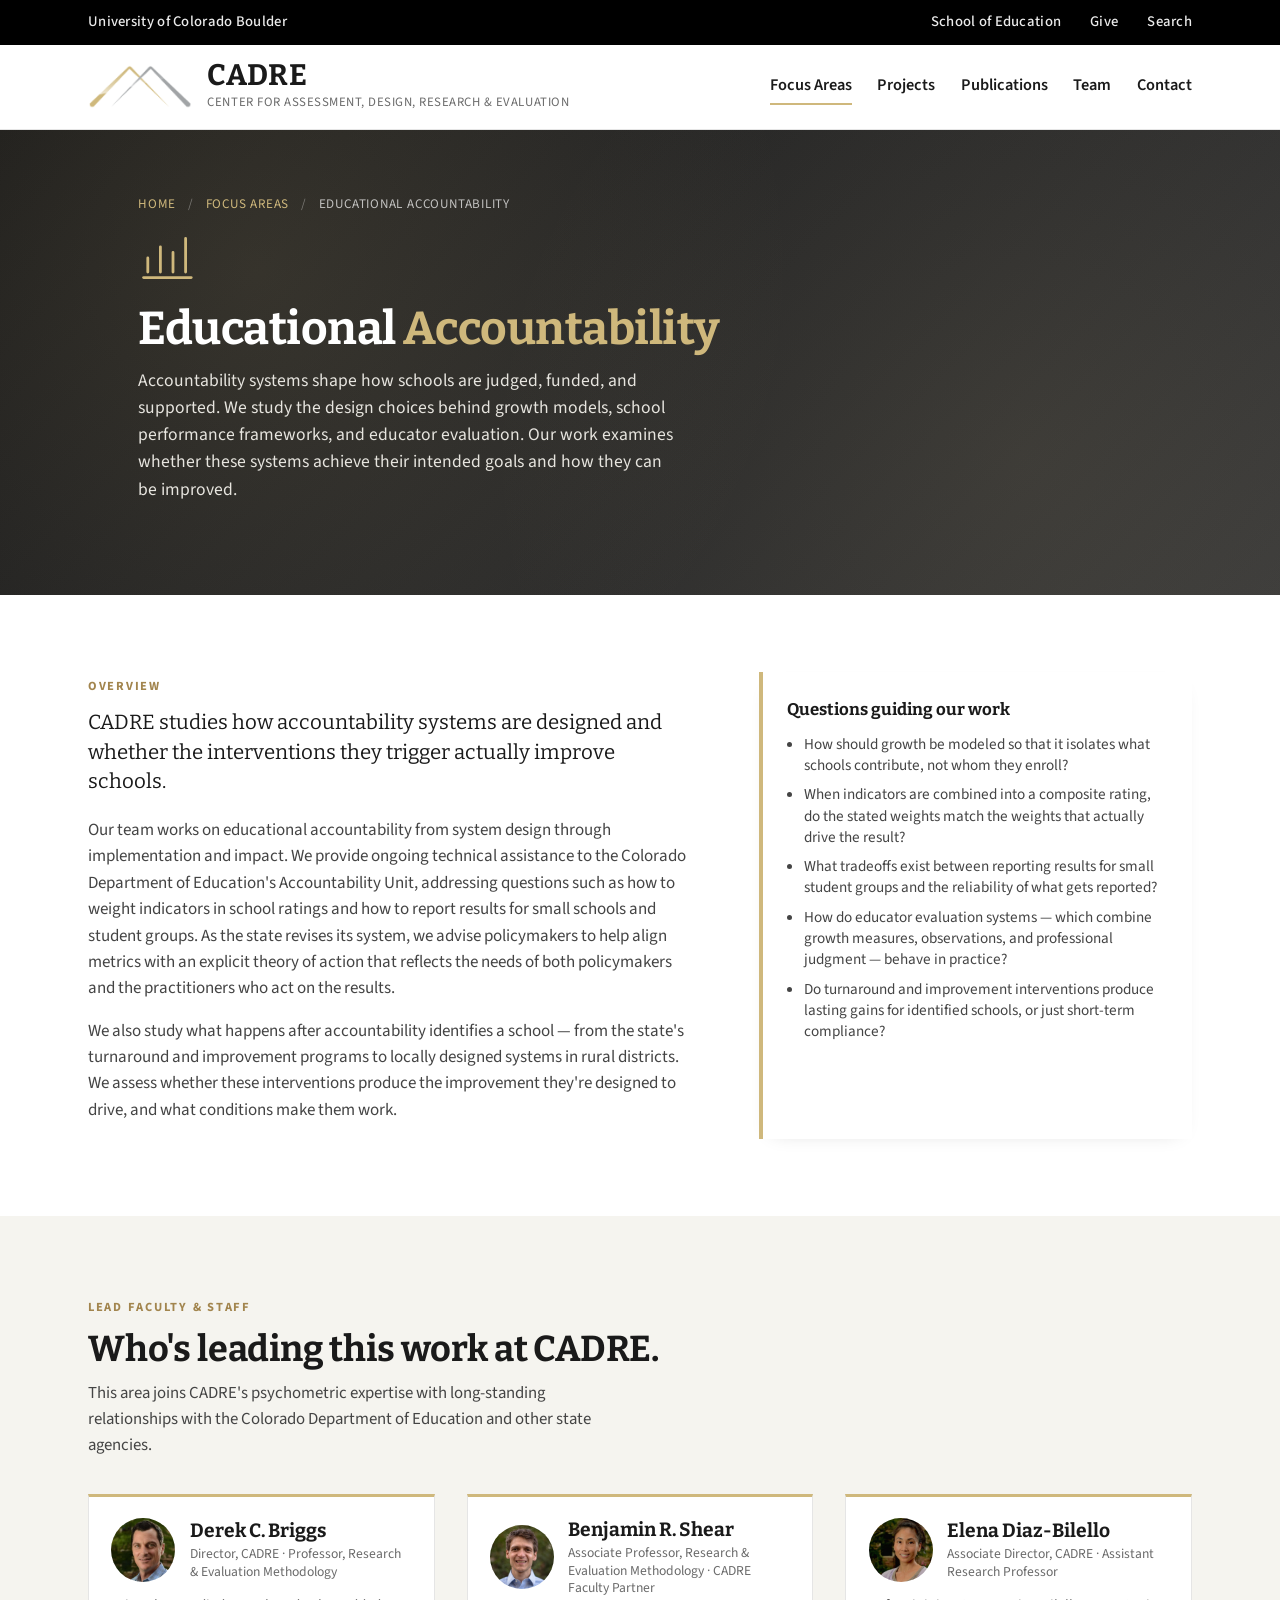
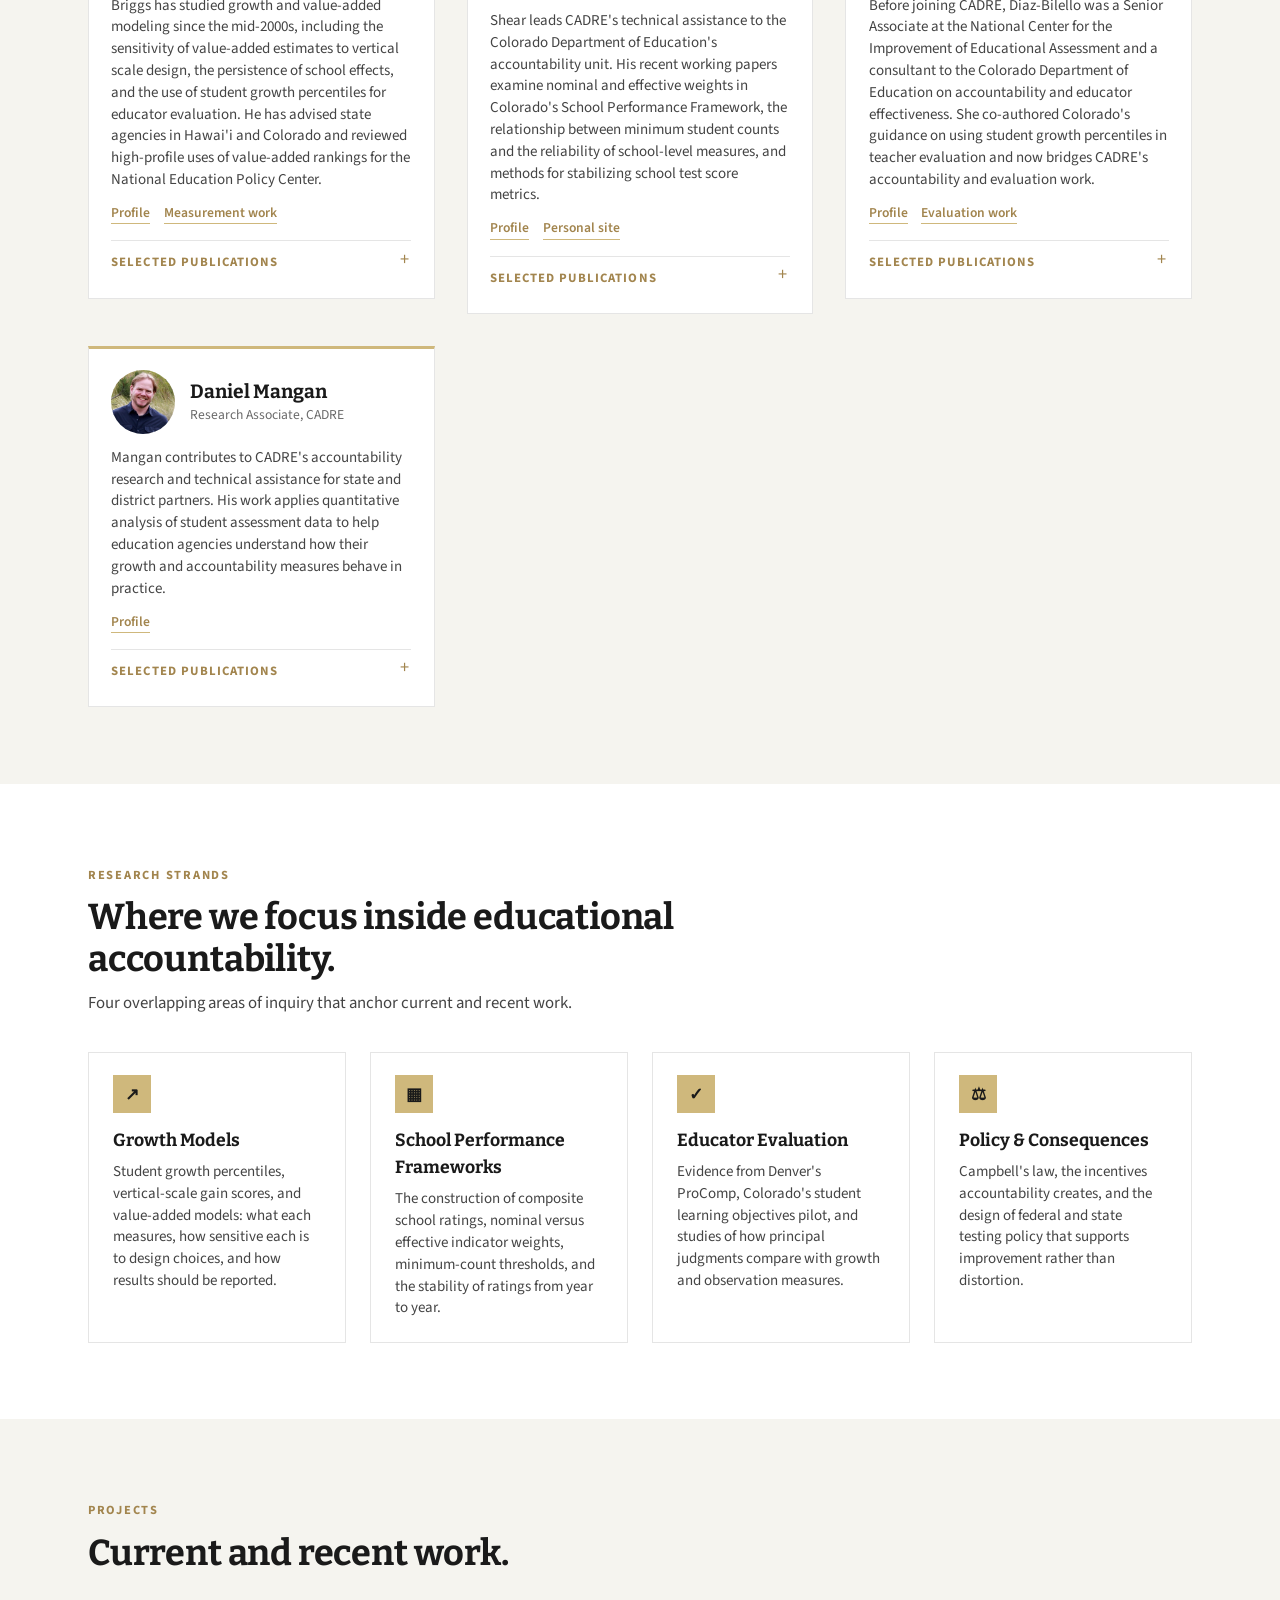
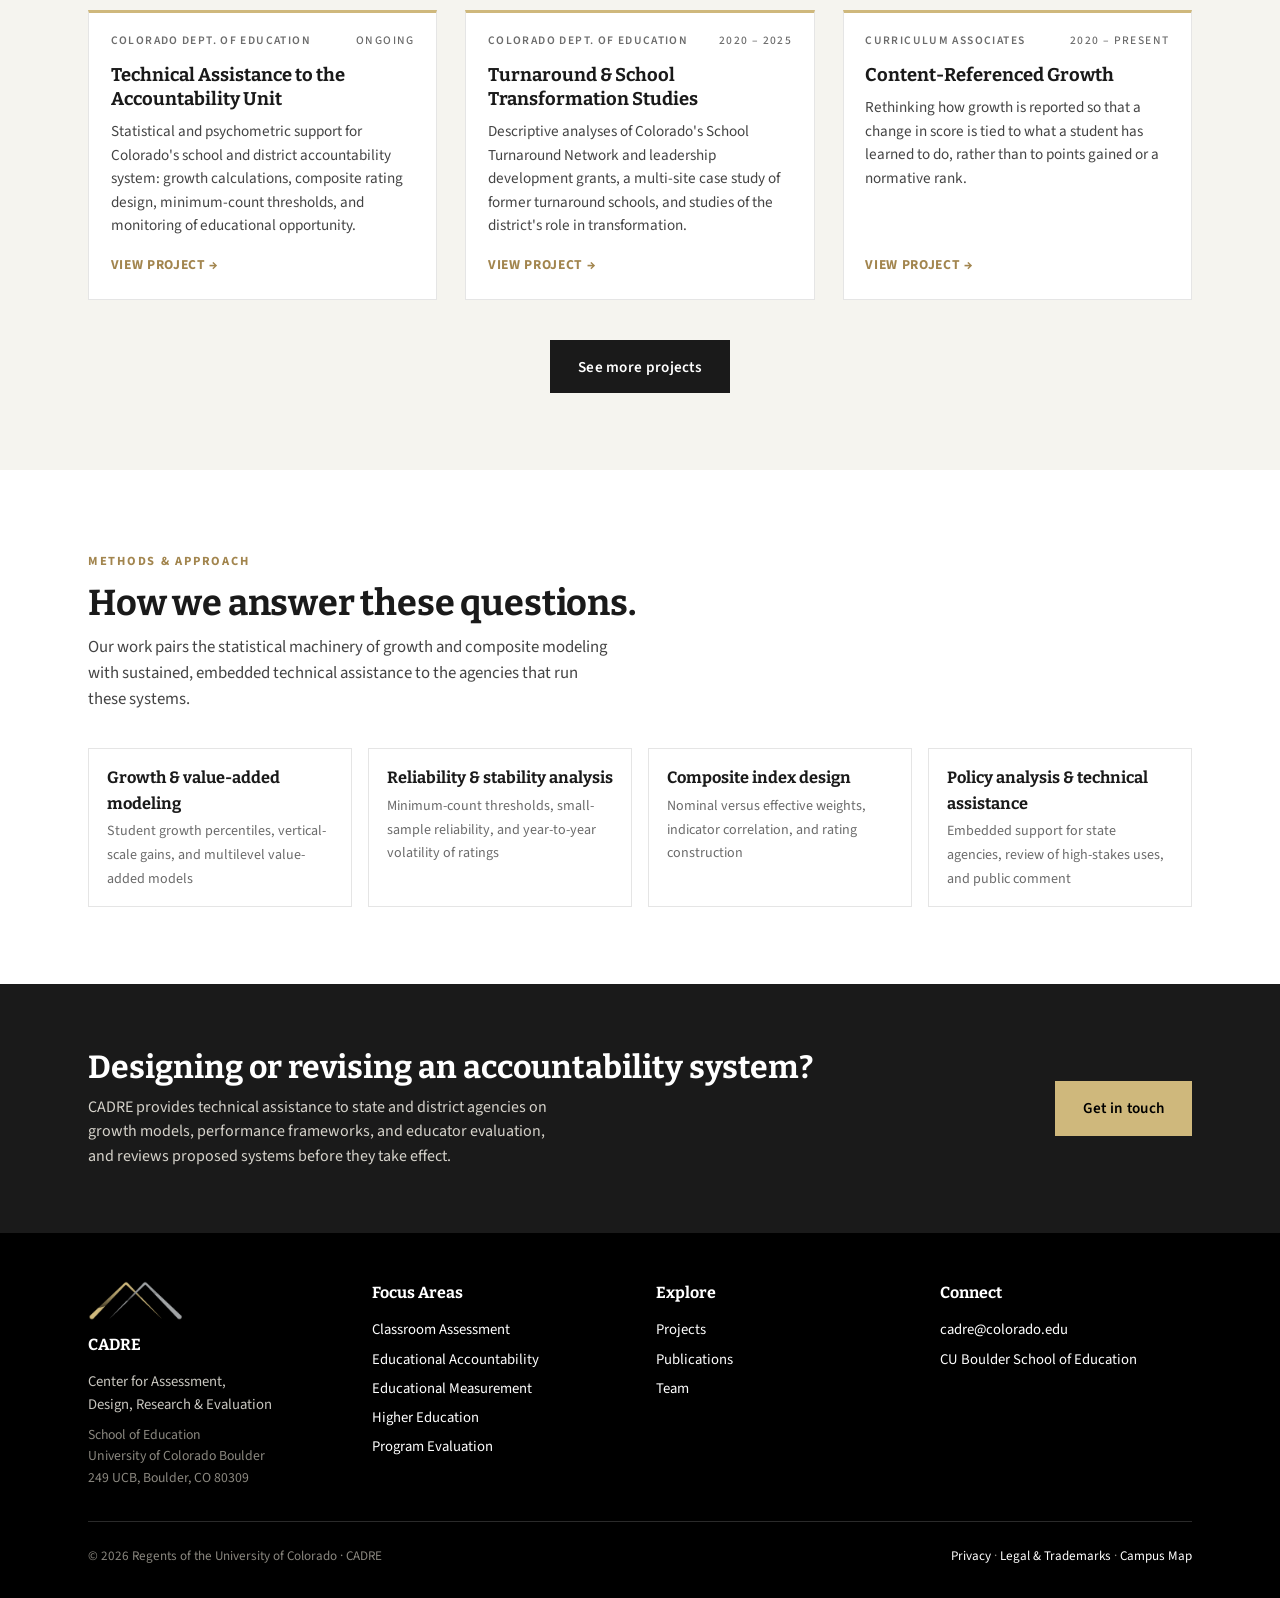
==== commit b216375b: "Update accountability.html" ====
--- a/accountability.html
+++ b/accountability.html
@@ -202,6 +202,17 @@
           <div class="links">
             <a href="https://www.colorado.edu/education/daniel-mangan">Profile</a>
           </div>
+        <details class="card-pubs">
+          <summary>Selected publications</summary>
+          <ul class="pub-list">
+            <li>
+        <span class="pub-meta">2026 · Report</span>
+        <span class="pub-title">Investigation of EBLP to stabilize school test score metrics in Colorado</span>
+        <span class="pub-authors">Shear, B. R., Whitfield, E. W., &amp; Mangan, D.</span>
+        <span class="pub-venue">CADRE, University of Colorado Boulder · <a href="https://www.colorado.edu/cadre/2026/06/26/investigation-eblp-stabilize-school-test-score-metrics-colorado">Read report</a></span>
+      </li>
+          </ul>
+        </details>
       </div>
     </div>
   </div>
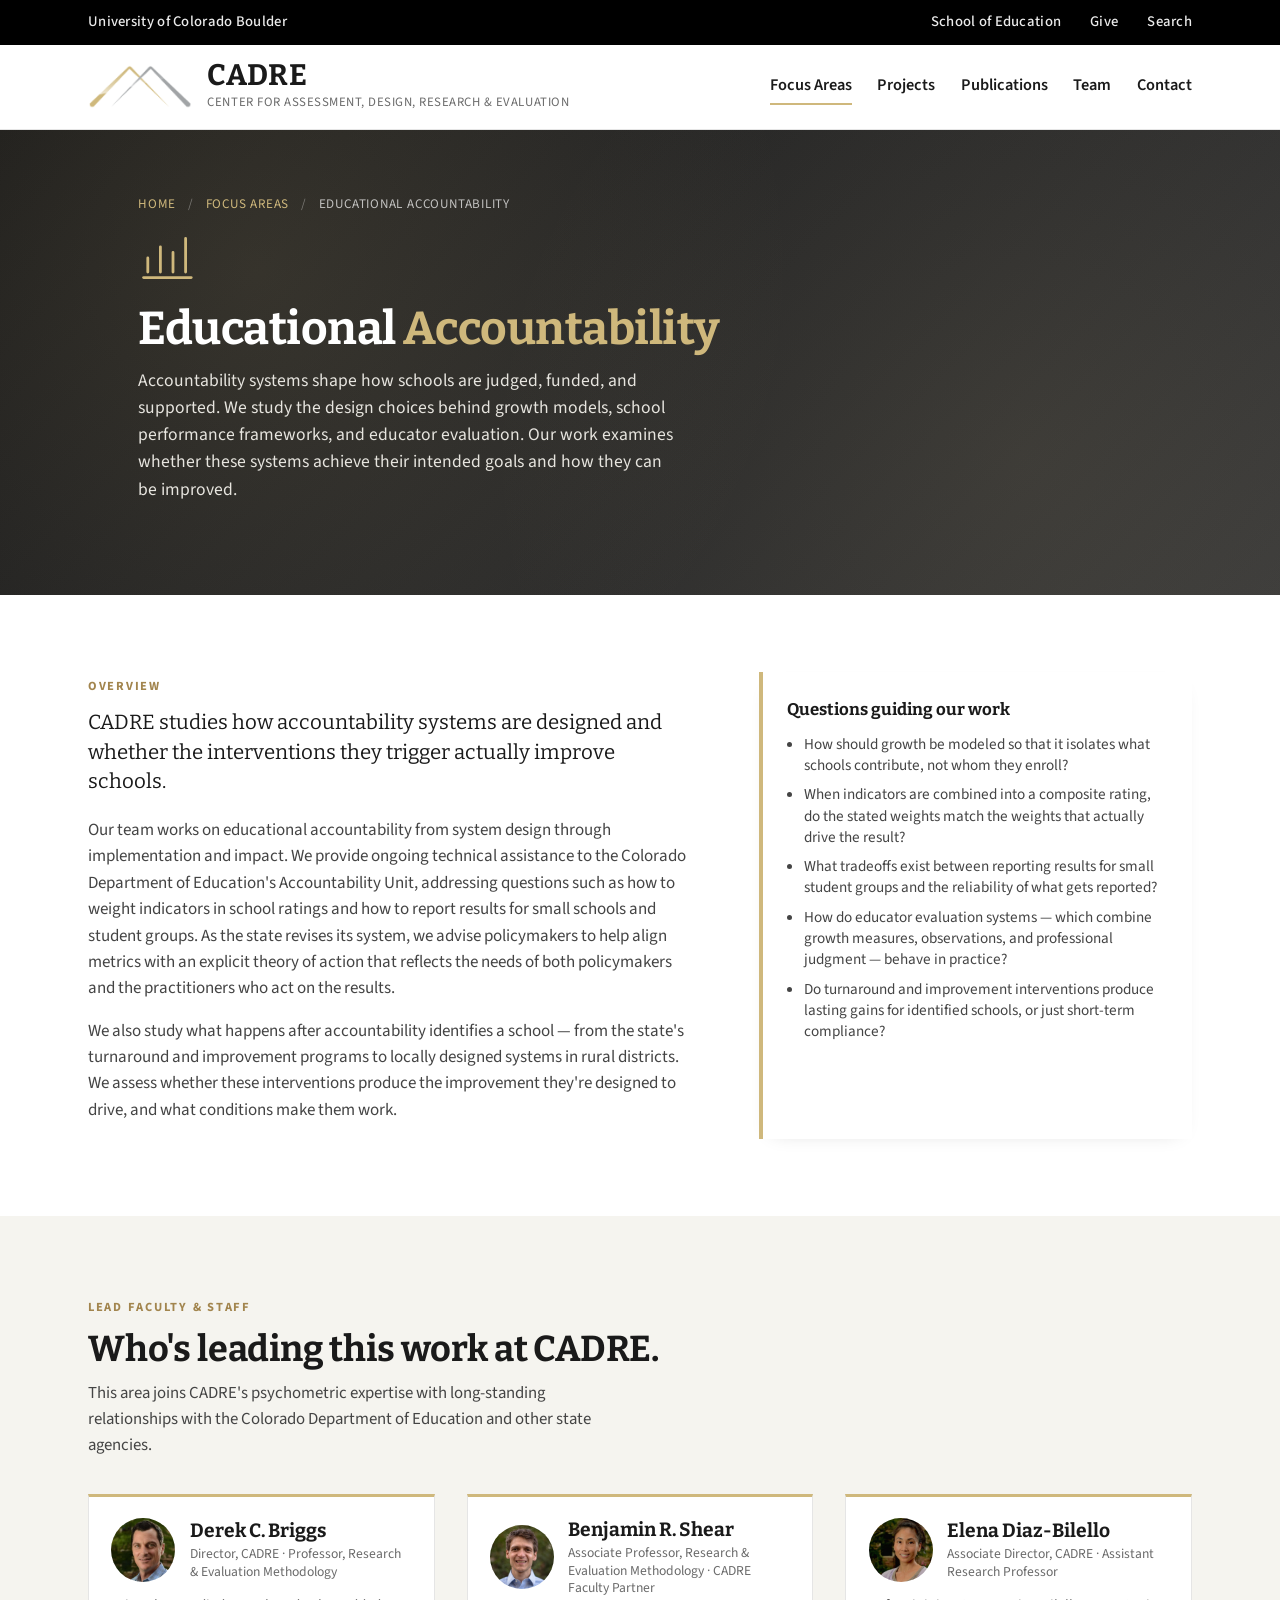
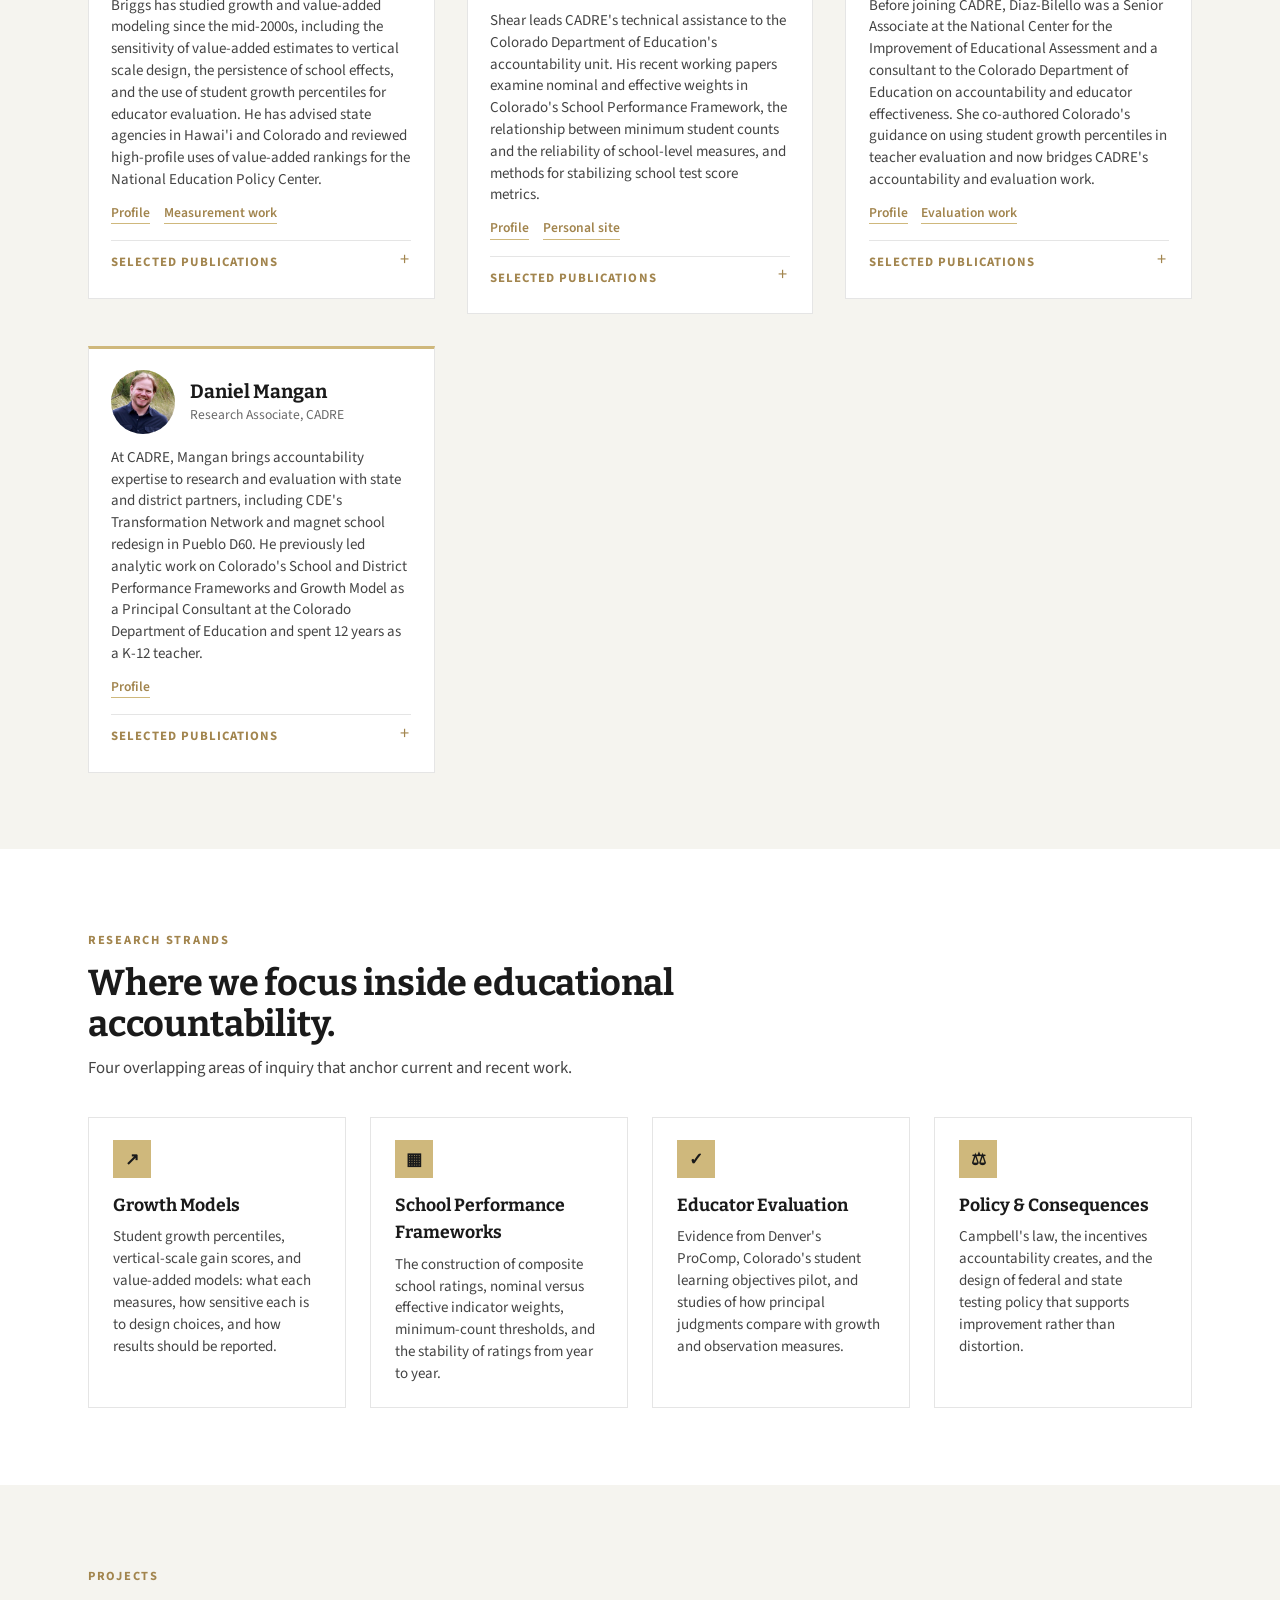
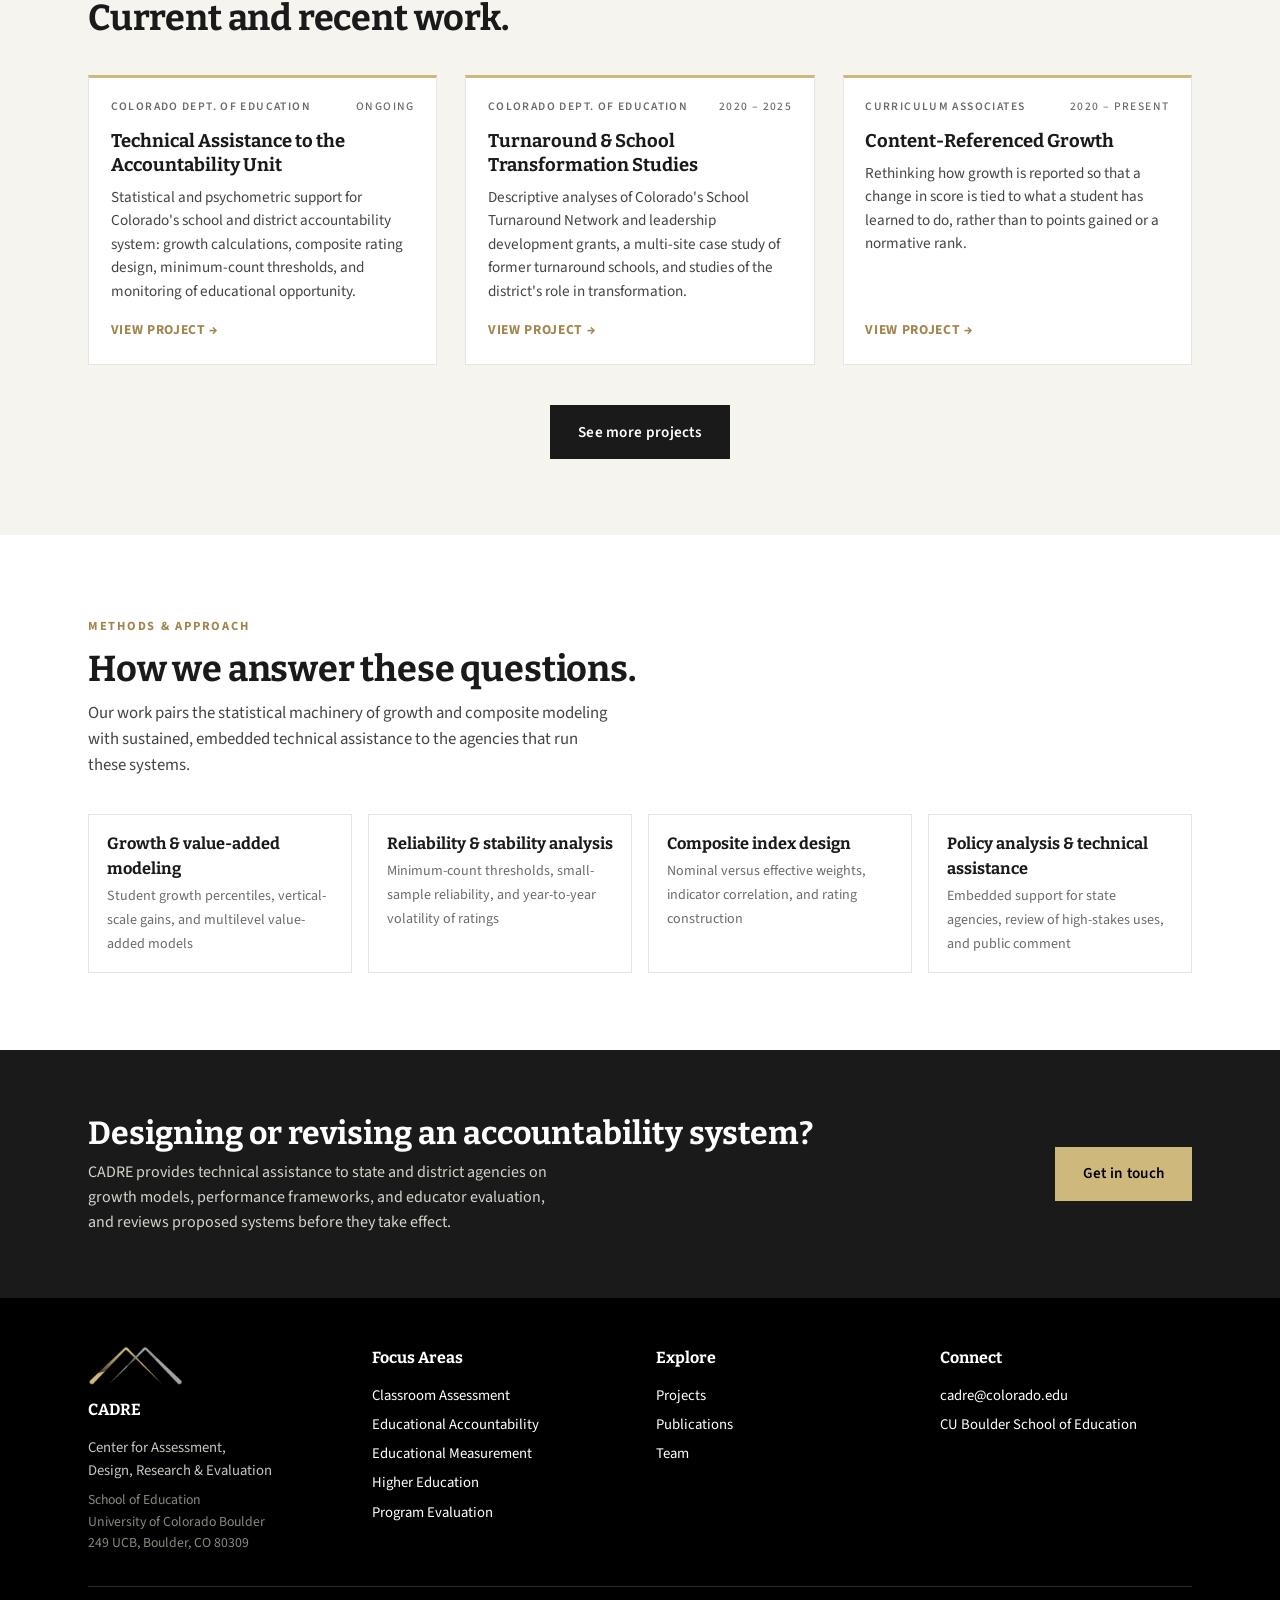
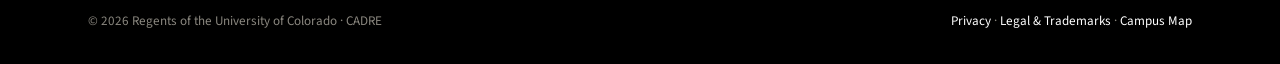
==== commit ac9daa2a: "Update accountability.html" ====
--- a/accountability.html
+++ b/accountability.html
@@ -150,6 +150,12 @@
           <summary>Selected publications</summary>
           <ul class="pub-list">
             <li>
+        <span class="pub-meta">2026 · Report</span>
+        <span class="pub-title">Investigation of EBLP to stabilize school test score metrics in Colorado</span>
+        <span class="pub-authors">Shear, B. R., Whitfield, E. W., &amp; Mangan, D.</span>
+        <span class="pub-venue">CADRE, University of Colorado Boulder · <a href="https://www.colorado.edu/cadre/2026/06/26/investigation-eblp-stabilize-school-test-score-metrics-colorado">Read report</a></span>
+      </li>
+            <li>
         <span class="pub-meta">2025 · Working paper</span>
         <span class="pub-title">Investigating the relationship between sample size and reliability of aggregate test score measures in Colorado schools</span>
         <span class="pub-authors">Shear, B. R., Whitfield, E., &amp; Nath, K.</span>
@@ -198,7 +204,7 @@
         <div class="head"><img class="headshot-sm" src="images/team/daniel-mangan.jpg" alt="" width="64" height="64" loading="lazy">
           <div><h3 class="name">Daniel Mangan</h3>
           <p class="title">Research Associate, CADRE</p></div></div>
-          <p class="bio">Mangan contributes to CADRE's accountability research and technical assistance for state and district partners. His work applies quantitative analysis of student assessment data to help education agencies understand how their growth and accountability measures behave in practice.</p>
+          <p class="bio">At CADRE, Mangan brings accountability expertise to research and evaluation with state and district partners, including CDE's Transformation Network and magnet school redesign in Pueblo D60. He previously led analytic work on Colorado's School and District Performance Frameworks and Growth Model as a Principal Consultant at the Colorado Department of Education and spent 12 years as a K-12 teacher.</p>
           <div class="links">
             <a href="https://www.colorado.edu/education/daniel-mangan">Profile</a>
           </div>
